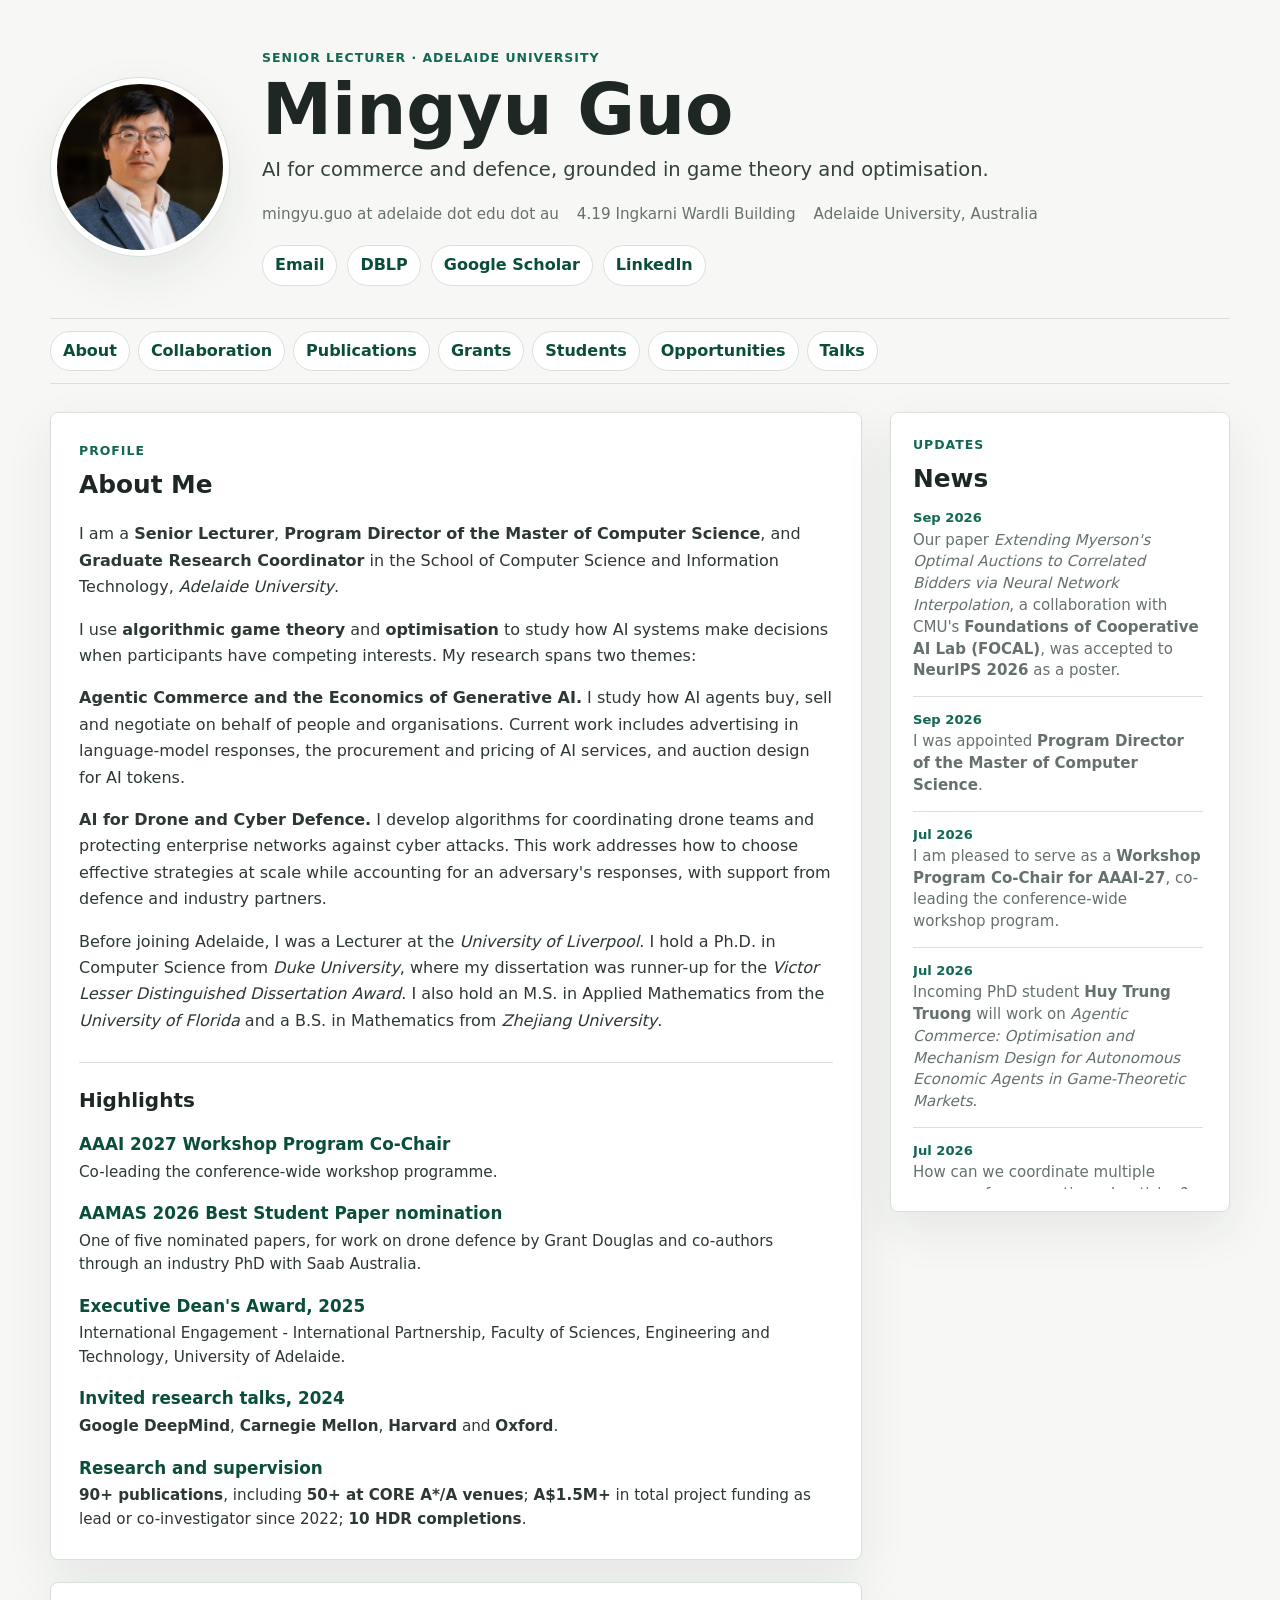
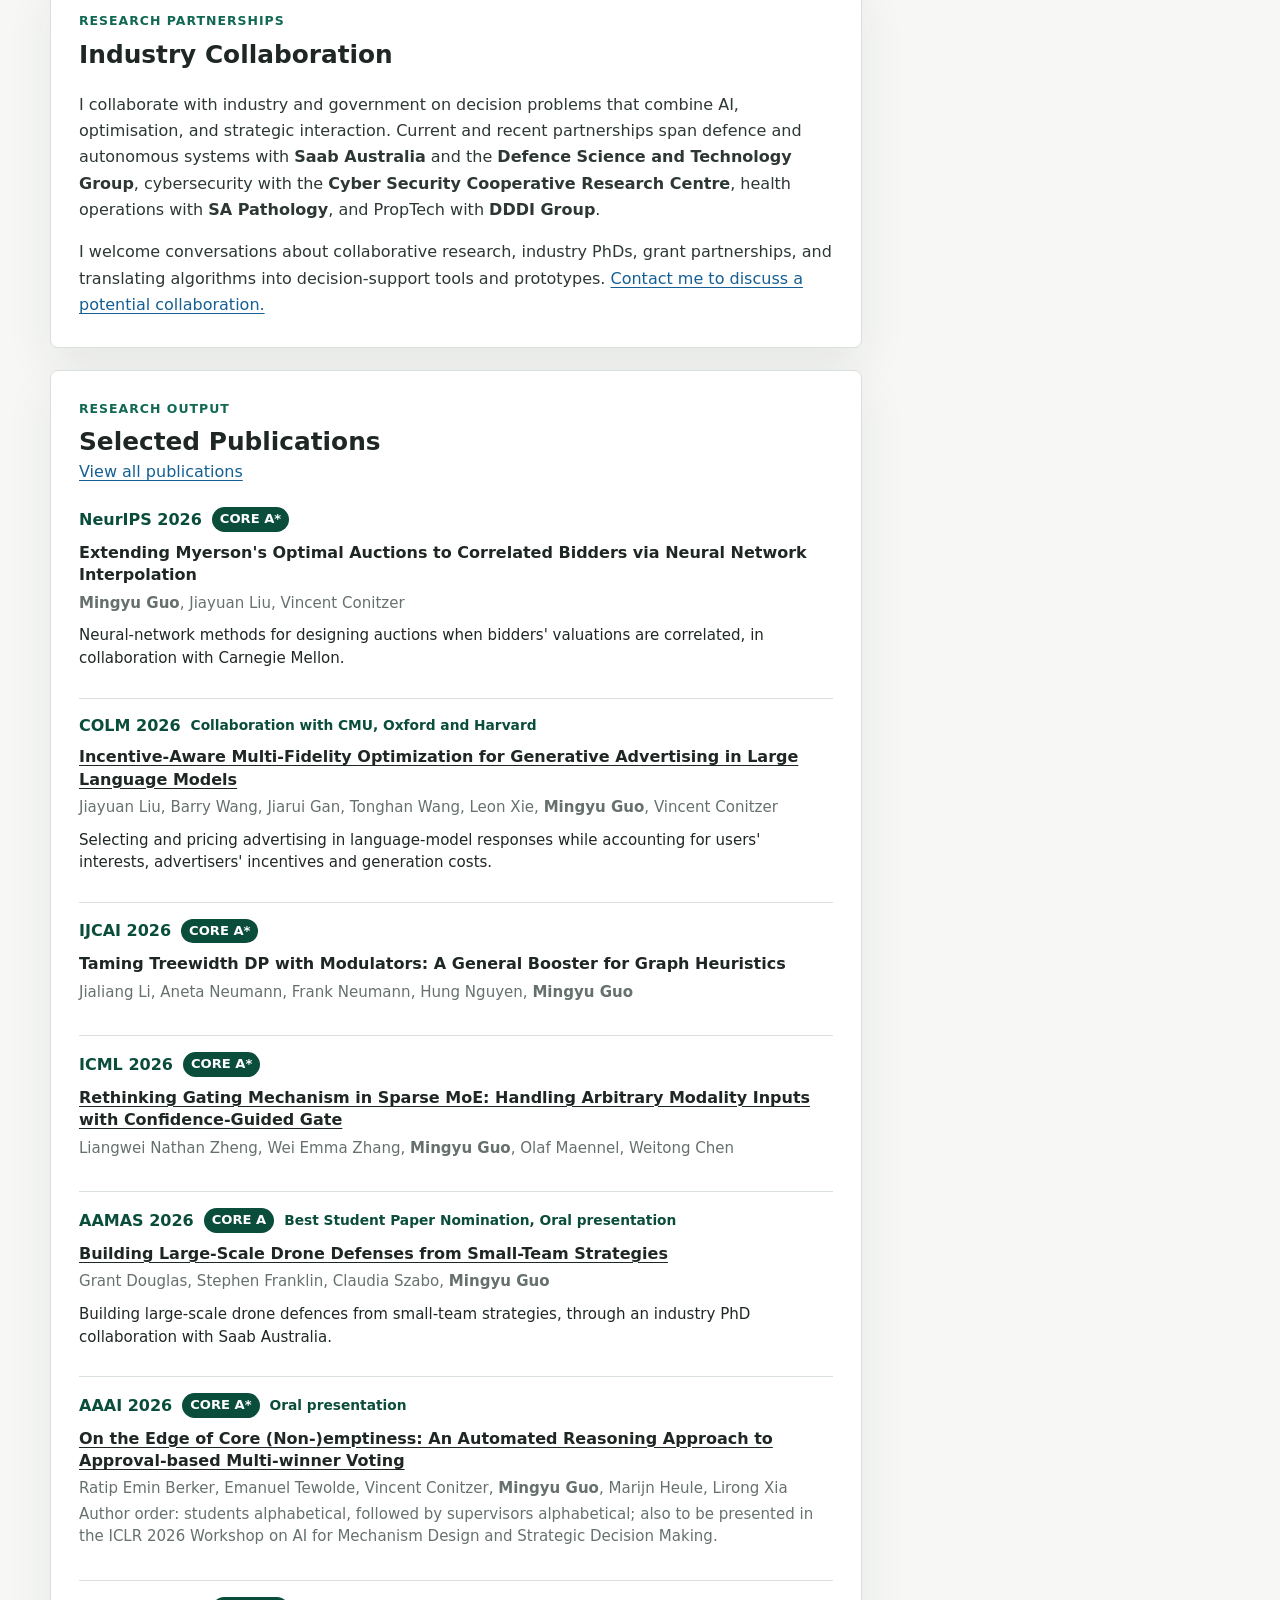
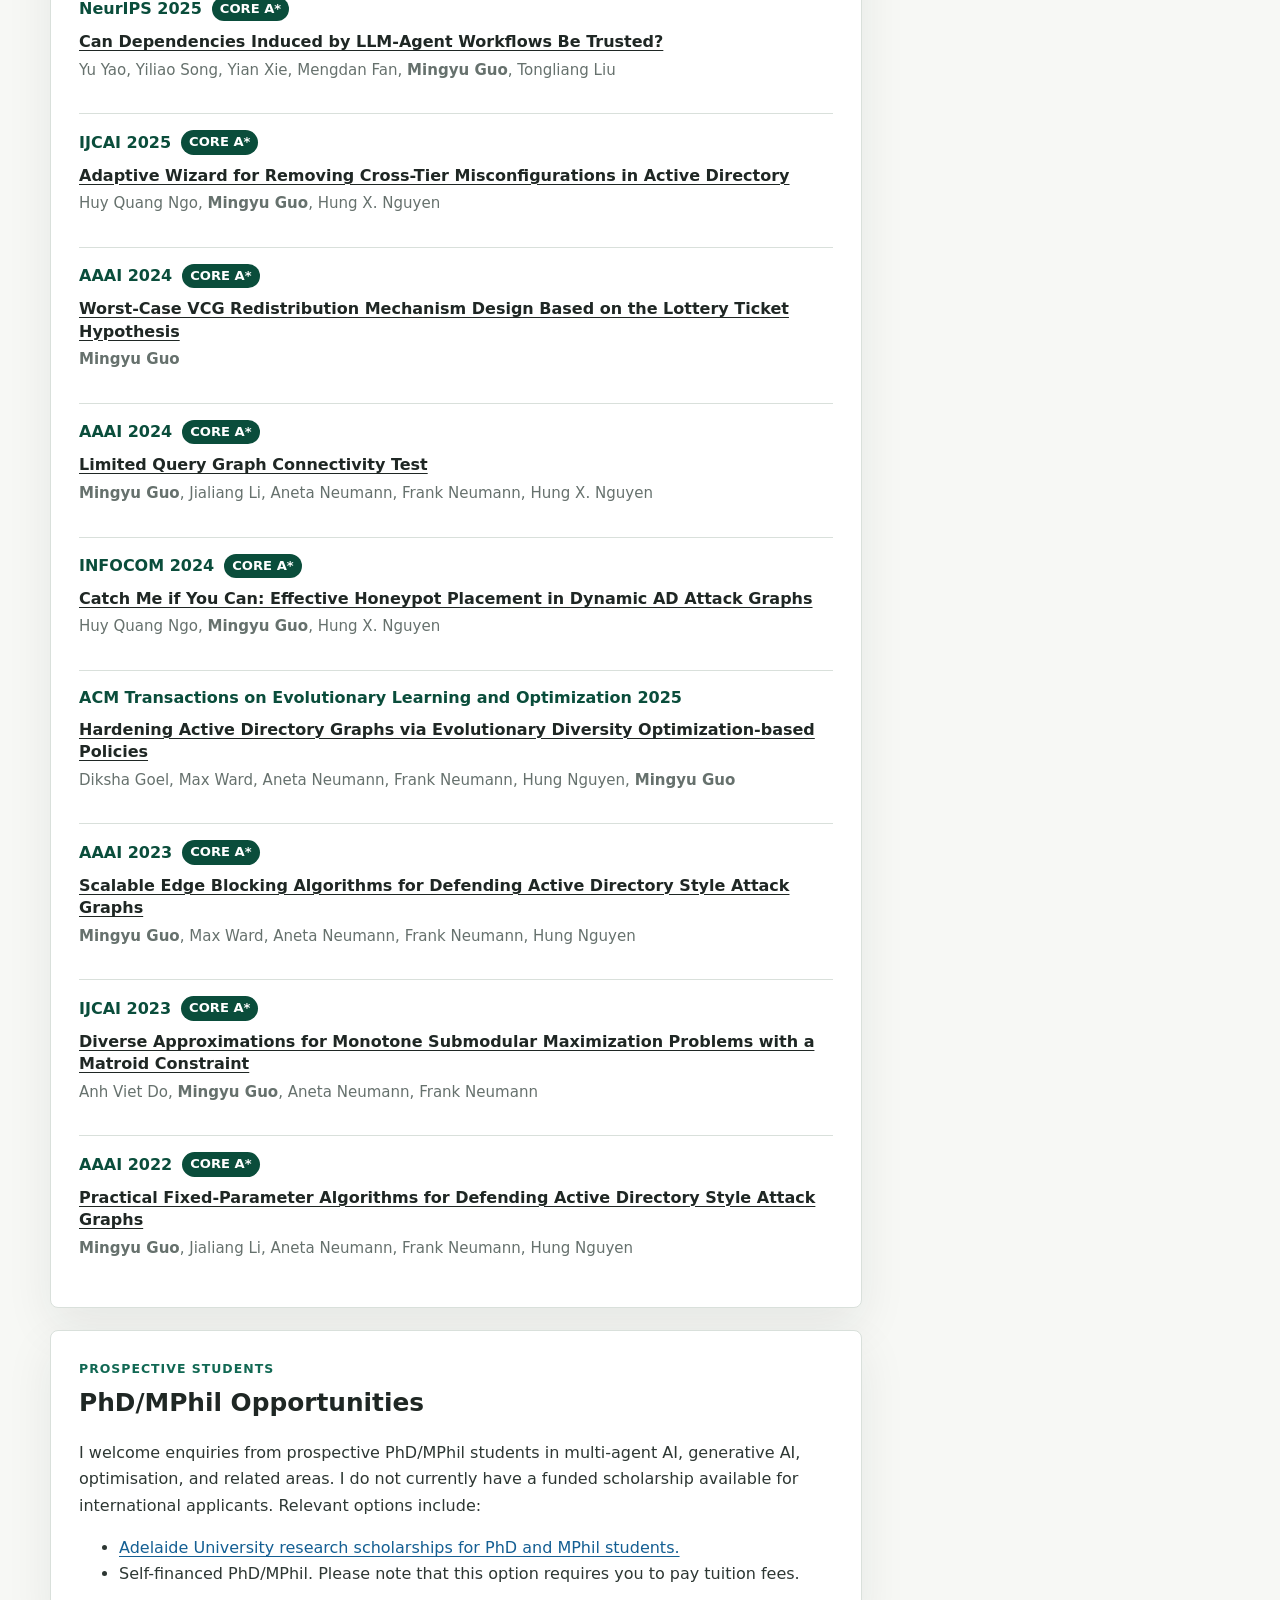
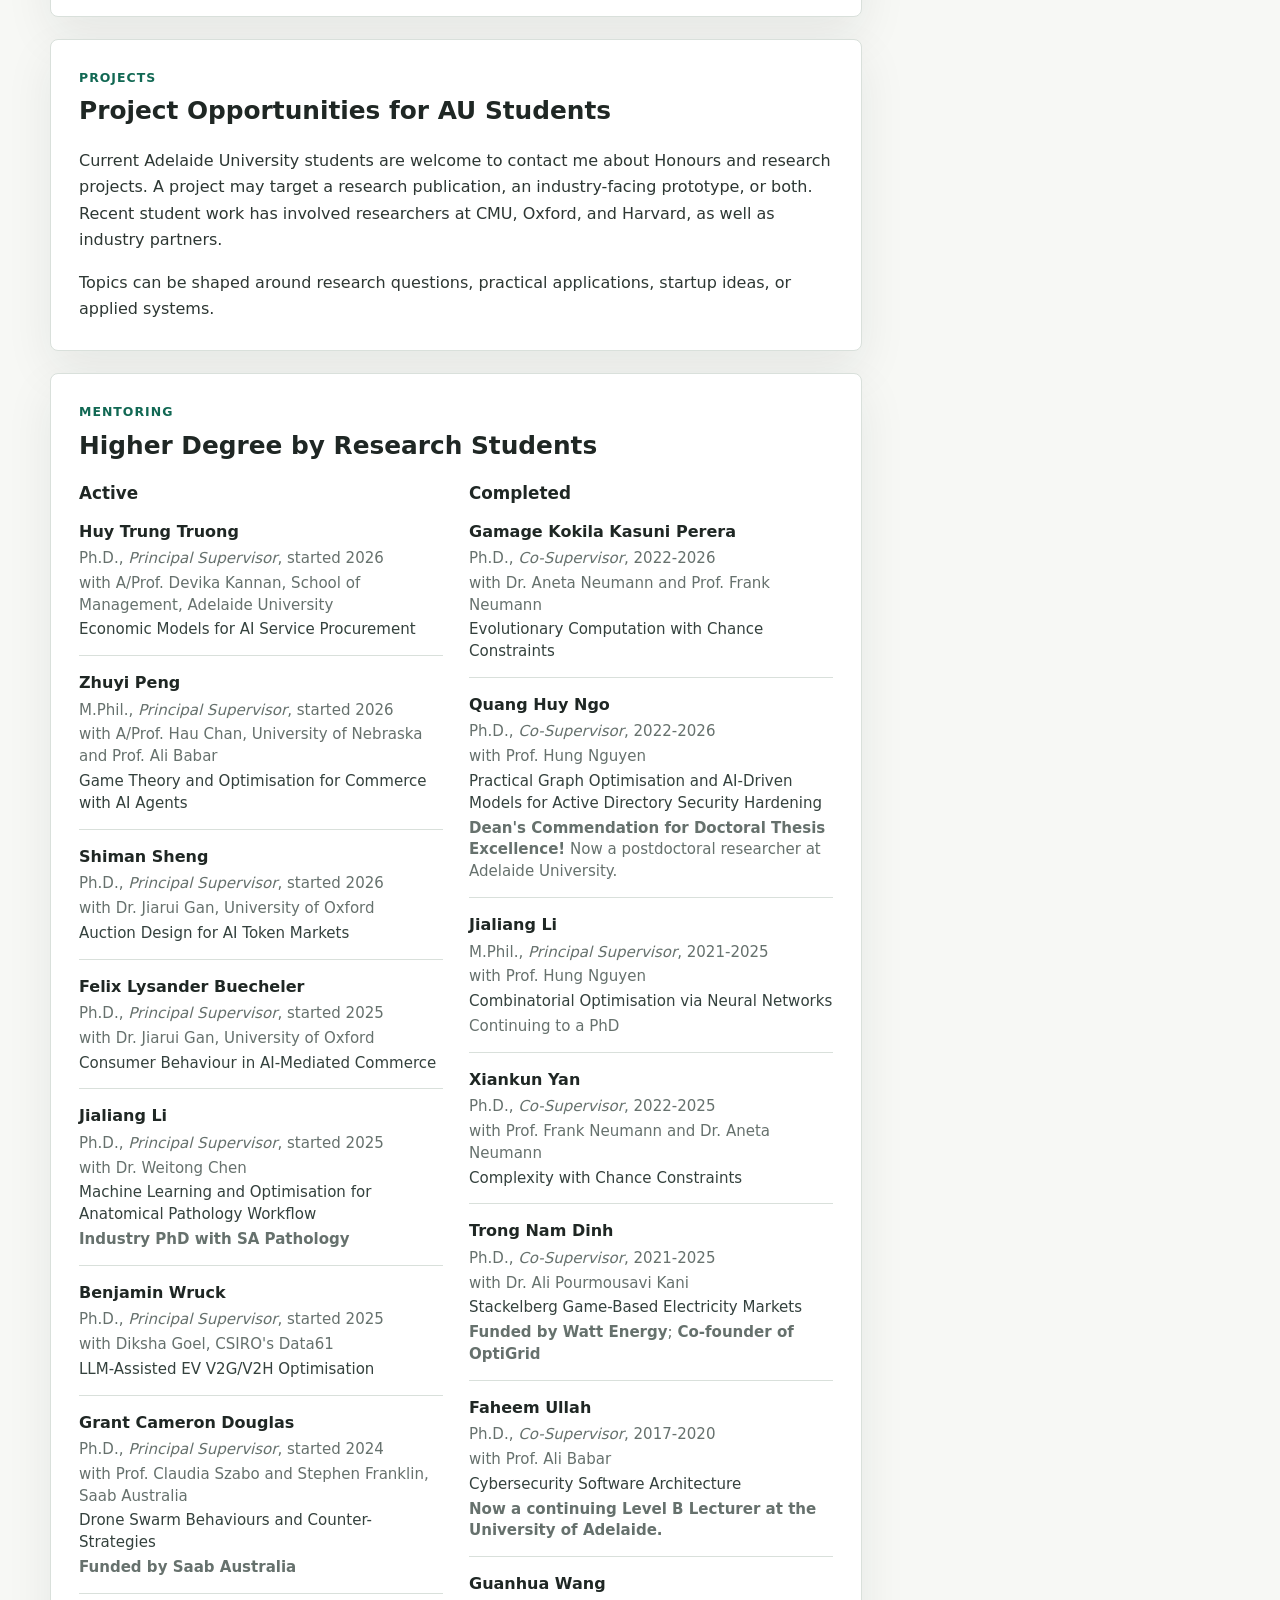
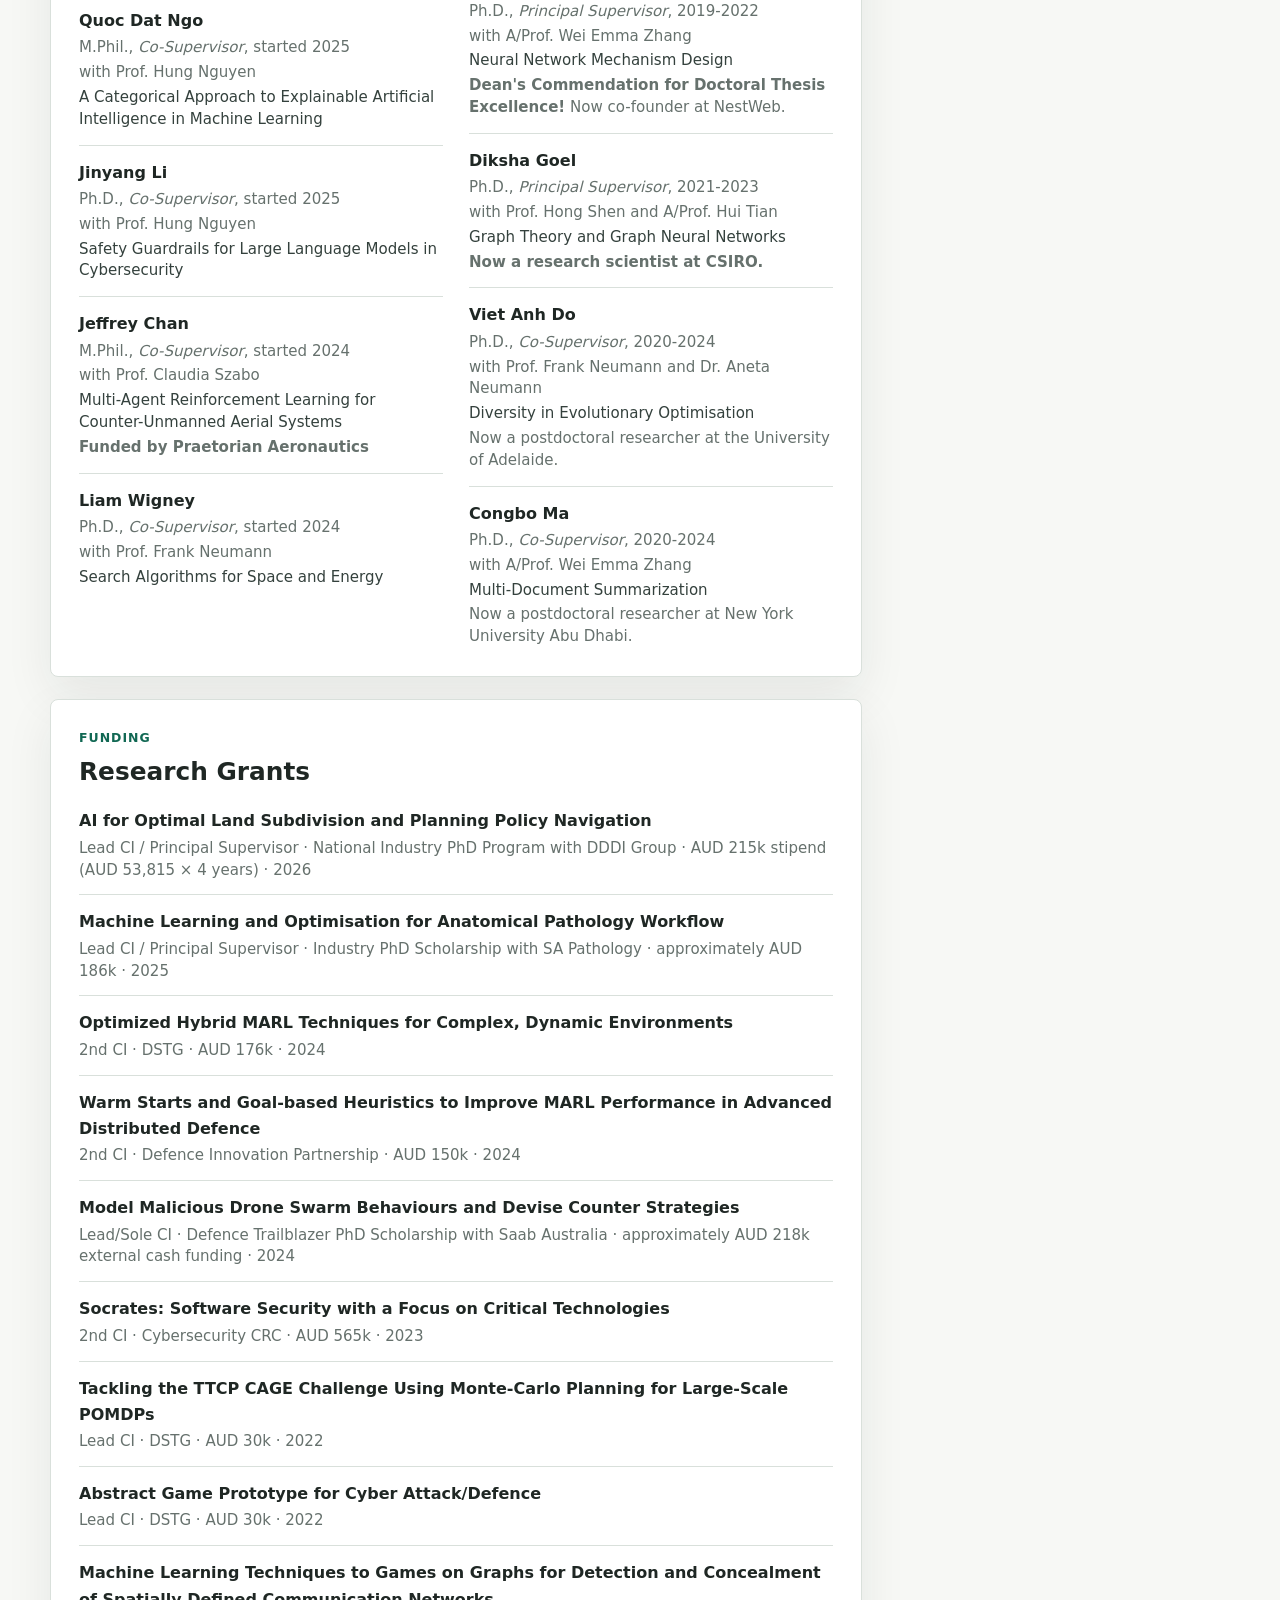
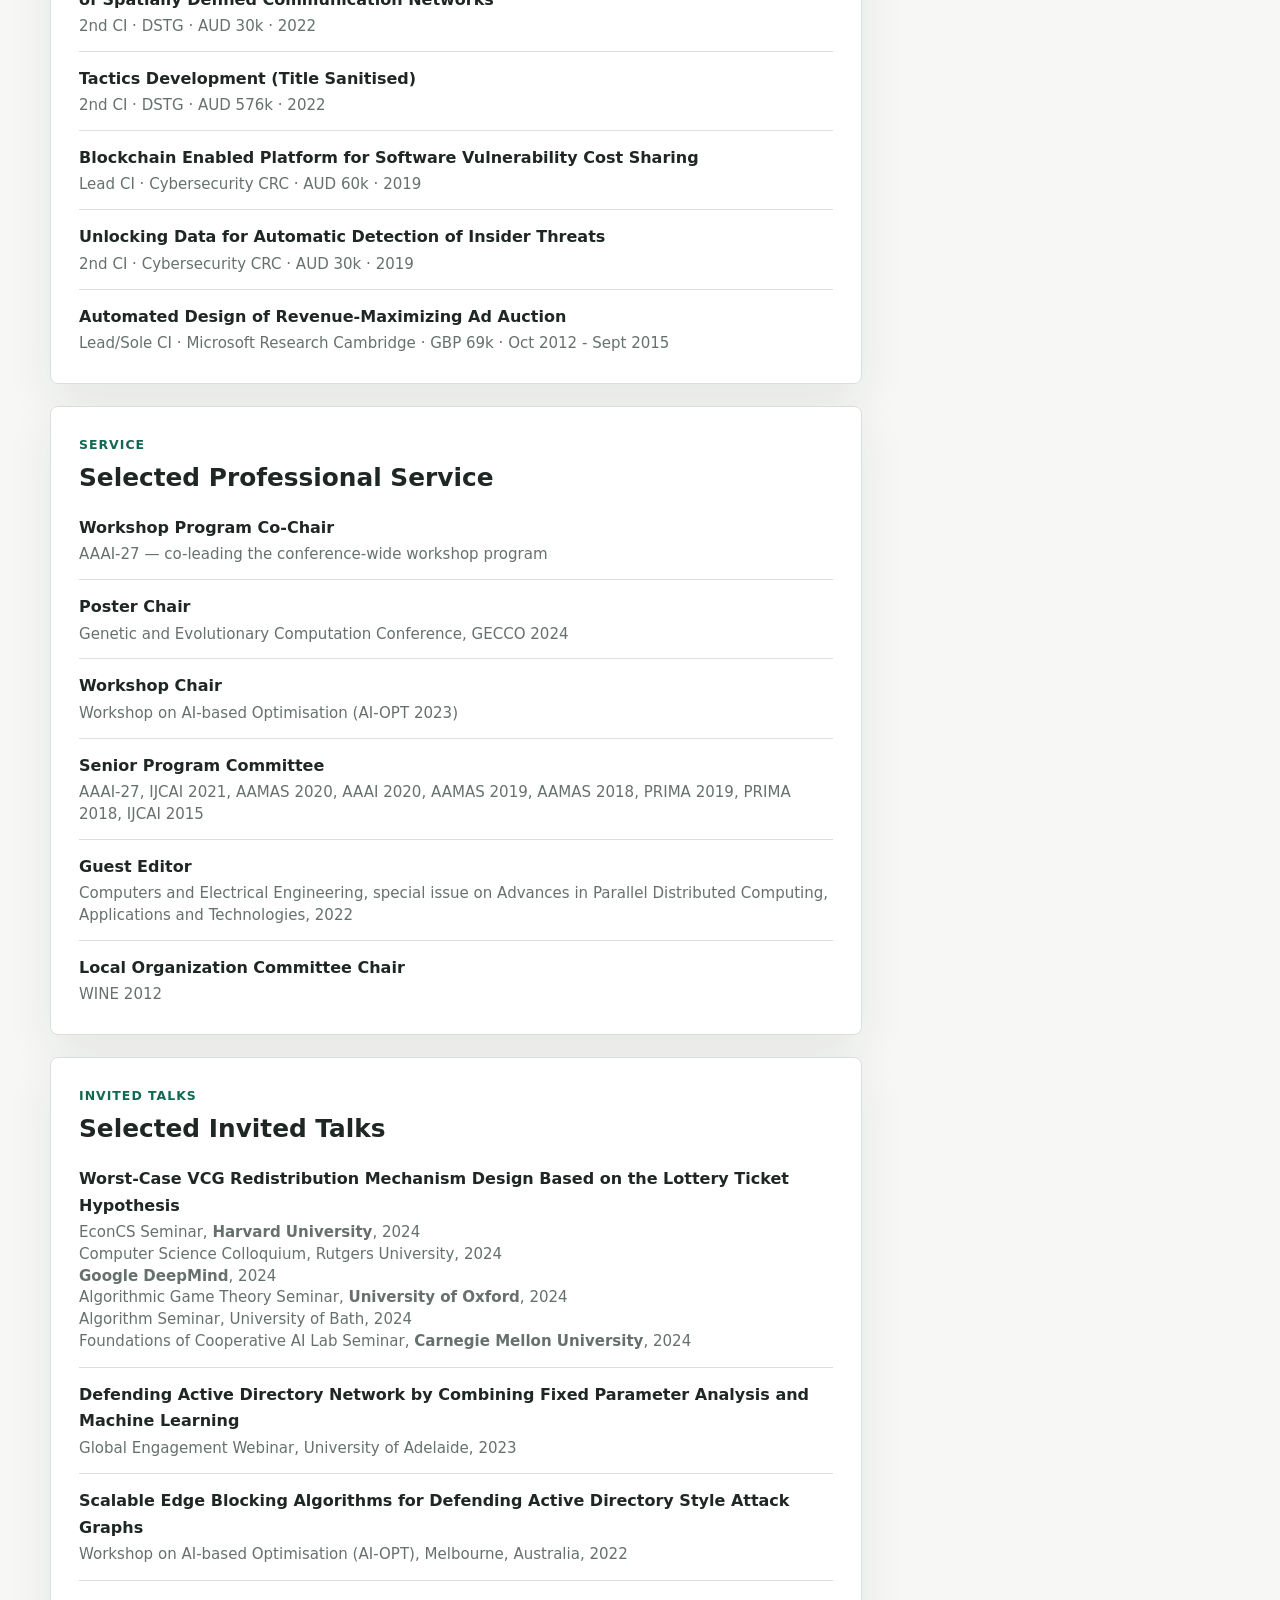
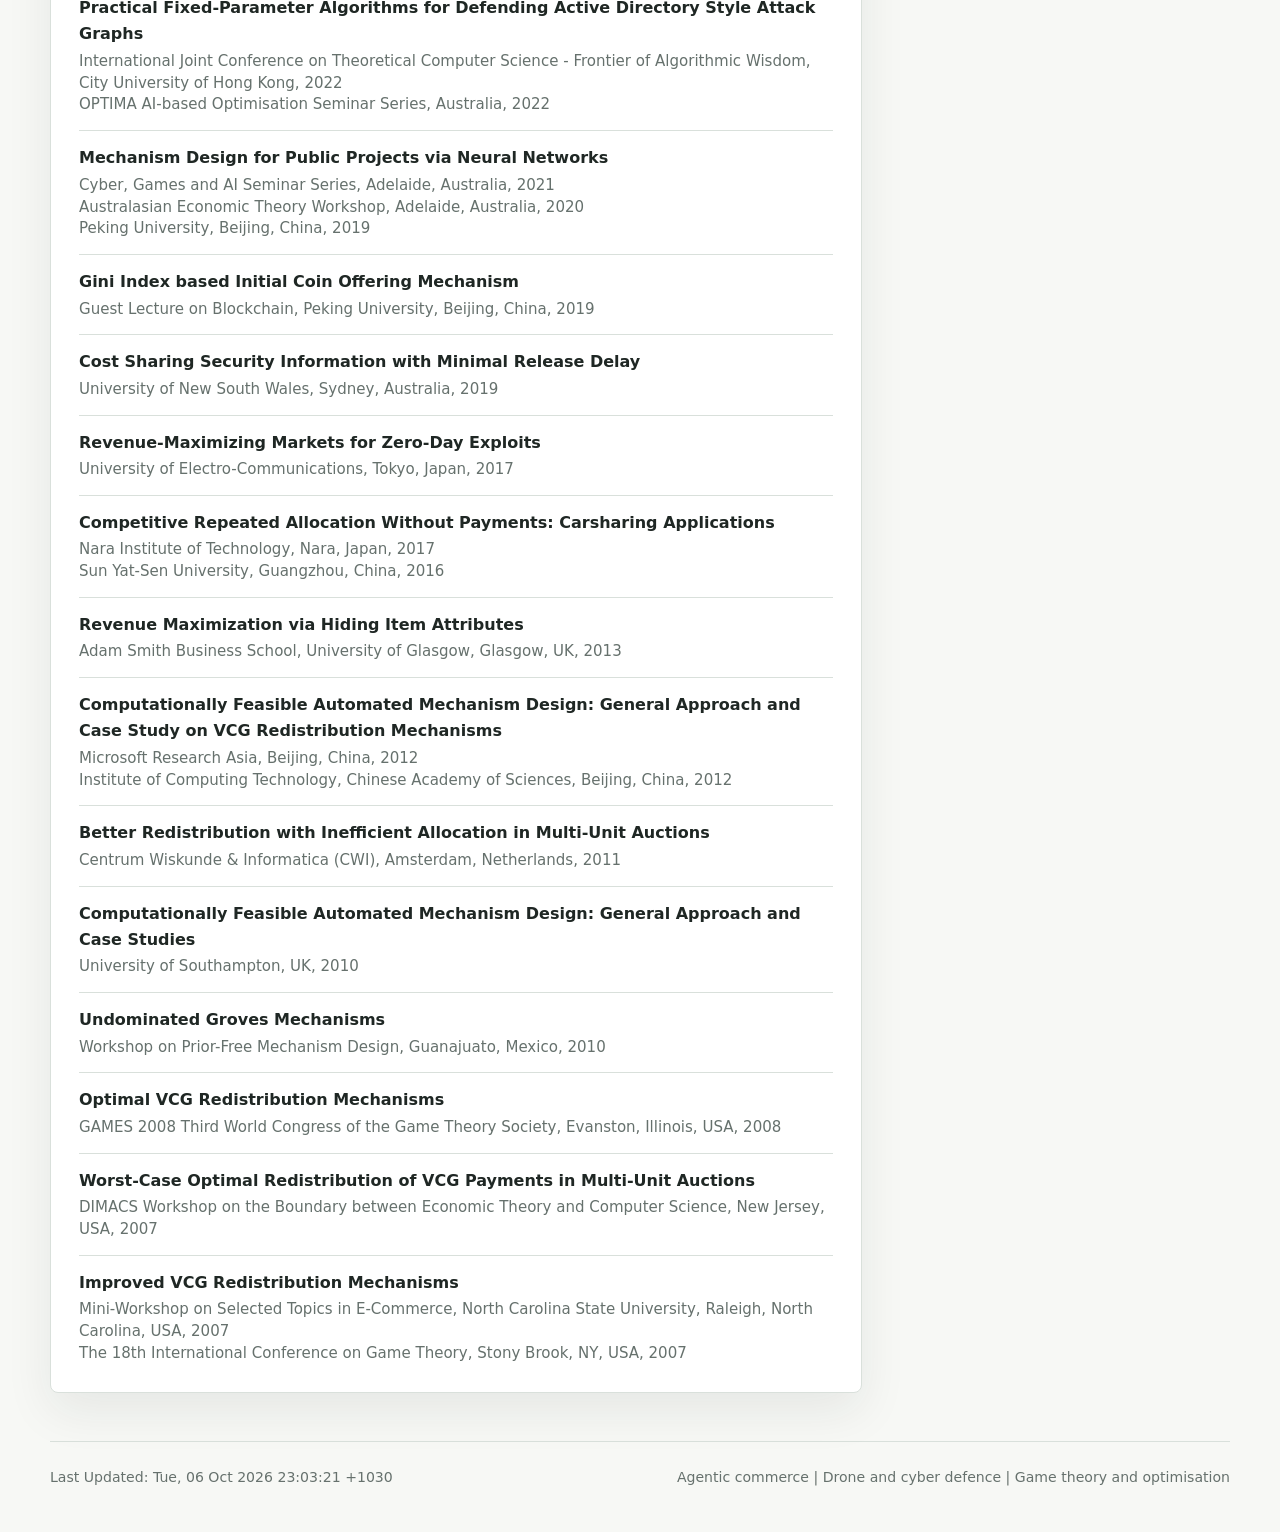
==== index.html @ 8c2b9225 "ok" ====
<!DOCTYPE html>
<html lang="en">

<head>
  <meta charset="UTF-8" />
  <meta name="viewport" content="width=device-width, initial-scale=1.0" />
  <title>Mingyu Guo | AI for Commerce and Defence</title>
  <meta name="description" content="Mingyu Guo researches agentic commerce, the economics of generative AI, and AI for drone and cyber defence, using algorithmic game theory and optimisation.">
  <link rel="icon" href="static/favicon.ico" sizes="any">
  <link rel="icon" href="static/favicon.svg" type="image/svg+xml">
  <link rel="apple-touch-icon" href="static/apple-touch-icon.png">
  <link rel="stylesheet" href="static/site.css">
</head>

<body>
  <div class="site-shell">
    <header class="profile-header">
      <div class="profile-photo-wrap">
        <img class="profile-photo" src="static/mingyu.jpg" alt="Mingyu Guo" />
      </div>
      <div class="profile-copy">
        <p class="eyebrow">Senior Lecturer · Adelaide University</p>
        <h1>Mingyu Guo</h1>
        <p class="lead">AI for commerce and defence, grounded in game theory and optimisation.</p>
        <div class="contact-list" aria-label="Contact information">
          <span>mingyu.guo at adelaide dot edu dot au</span>
          <span>4.19 Ingkarni Wardli Building</span>
          <span>Adelaide University, Australia</span>
        </div>
        <nav class="profile-links" aria-label="Profile links">
          <a href="mailto:mingyu.guo@adelaide.edu.au">Email</a>
          <a href="https://dblp.org/pid/62/5599-1.html">DBLP</a>
          <a href="https://scholar.google.com/citations?user=bxEKdzkAAAAJ&hl=en">Google Scholar</a>
          <a href="https://www.linkedin.com/in/mingyu-guo-97236b1b/">LinkedIn</a>
        </nav>
      </div>
    </header>

    <nav class="page-nav" aria-label="Page sections">
      <a href="#about">About</a>
      <a href="#collaboration">Collaboration</a>
      <a href="#publications">Publications</a>
      <a href="#grants">Grants</a>
      <a href="#students">Students</a>
      <a href="#opportunities">Opportunities</a>
      <a href="#talks">Talks</a>
    </nav>

    <main class="layout">
      <div class="main-column">
        <section id="about" class="section">
          <div class="section-heading">
            <p class="section-kicker">Profile</p>
            <h2>About Me</h2>
          </div>
          <div class="prose">
            <p>I am a <strong>Senior Lecturer</strong>, <strong>Program Director of the Master of Computer Science</strong>, and <strong>Graduate Research Coordinator</strong> in the School of Computer Science and Information Technology, <em>Adelaide University</em>.</p>
            <p>I use <strong>algorithmic game theory</strong> and <strong>optimisation</strong> to study how AI systems make decisions when participants have competing interests. My research spans two themes:</p>
            <p><strong>Agentic Commerce and the Economics of Generative AI.</strong> I study how AI agents buy, sell and negotiate on behalf of people and organisations. Current work includes advertising in language-model responses, the procurement and pricing of AI services, and auction design for AI tokens.</p>
            <p><strong>AI for Drone and Cyber Defence.</strong> I develop algorithms for coordinating drone teams and protecting enterprise networks against cyber attacks. This work addresses how to choose effective strategies at scale while accounting for an adversary's responses, with support from defence and industry partners.</p>
            <p>Before joining Adelaide, I was a Lecturer at the <em>University of Liverpool</em>. I hold a Ph.D. in Computer Science from <em>Duke University</em>, where my dissertation was runner-up for the <em>Victor Lesser Distinguished Dissertation Award</em>. I also hold an M.S. in Applied Mathematics from the <em>University of Florida</em> and a B.S. in Mathematics from <em>Zhejiang University</em>.</p>
          </div>
          <div class="profile-highlights">
            <h3>Highlights</h3>
            <ul class="highlight-list" role="list">
              <li>
                <strong class="highlight-title">AAAI 2027 Workshop Program Co-Chair</strong>
                <span class="highlight-detail">Co-leading the conference-wide workshop programme.</span>
              </li>
              <li>
                <strong class="highlight-title">AAMAS 2026 Best Student Paper nomination</strong>
                <span class="highlight-detail">One of five nominated papers, for work on drone defence by Grant Douglas and co-authors through an industry PhD with Saab Australia.</span>
              </li>
              <li>
                <strong class="highlight-title">Executive Dean&#39;s Award, 2025</strong>
                <span class="highlight-detail">International Engagement - International Partnership, Faculty of Sciences, Engineering and Technology, University of Adelaide.</span>
              </li>
              <li>
                <strong class="highlight-title">Invited research talks, 2024</strong>
                <span class="highlight-detail"><strong>Google DeepMind</strong>, <strong>Carnegie Mellon</strong>, <strong>Harvard</strong> and <strong>Oxford</strong>.</span>
              </li>
              <li>
                <strong class="highlight-title">Research and supervision</strong>
                <span class="highlight-detail"><strong>90+ publications</strong>, including <strong>50+ at CORE A*/A venues</strong>; <strong>A$1.5M+</strong> in total project funding as lead or co-investigator since 2022; <strong>10 HDR completions</strong>.</span>
              </li>
            </ul>
          </div>
        </section>

        <section id="collaboration" class="section">
          <div class="section-heading">
            <p class="section-kicker">Research Partnerships</p>
            <h2>Industry Collaboration</h2>
          </div>
          <div class="prose">
            <p>I collaborate with industry and government on decision problems that combine AI, optimisation, and strategic interaction. Current and recent partnerships span defence and autonomous systems with <strong>Saab Australia</strong> and the <strong>Defence Science and Technology Group</strong>, cybersecurity with the <strong>Cyber Security Cooperative Research Centre</strong>, health operations with <strong>SA Pathology</strong>, and PropTech with <strong>DDDI Group</strong>.</p>
            <p>I welcome conversations about collaborative research, industry PhDs, grant partnerships, and translating algorithms into decision-support tools and prototypes. <a href="mailto:mingyu.guo@adelaide.edu.au">Contact me to discuss a potential collaboration.</a></p>
          </div>
        </section>

        <section id="publications" class="section">
          <div class="section-heading">
            <p class="section-kicker">Research Output</p>
            <h2>Selected Publications</h2>
            <a href="publications.html">View all publications</a>
          </div>
<ol class="publication-list">
  <li class="publication-item">
    <div class="publication-main">
      <div class="publication-heading">
        <span class="publication-venue">NeurIPS 2026</span>
<span class="tag">CORE A*</span>      </div>
      <p class="publication-title">
Extending Myerson&#39;s Optimal Auctions to Correlated Bidders via Neural Network Interpolation      </p>
      <p class="publication-authors"><strong>Mingyu Guo</strong>, Jiayuan Liu, Vincent Conitzer</p>
<p class="publication-summary">Neural-network methods for designing auctions when bidders&#39; valuations are correlated, in collaboration with Carnegie Mellon.</p>    </div>
  </li>
  <li class="publication-item">
    <div class="publication-main">
      <div class="publication-heading">
        <span class="publication-venue">COLM 2026</span>
<span class="publication-note">Collaboration with CMU, Oxford and Harvard</span>      </div>
      <p class="publication-title">
<a href="https://arxiv.org/abs/2604.06263">Incentive-Aware Multi-Fidelity Optimization for Generative Advertising in Large Language Models</a>      </p>
      <p class="publication-authors">Jiayuan Liu, Barry Wang, Jiarui Gan, Tonghan Wang, Leon Xie, <strong>Mingyu Guo</strong>, Vincent Conitzer</p>
<p class="publication-summary">Selecting and pricing advertising in language-model responses while accounting for users&#39; interests, advertisers&#39; incentives and generation costs.</p>    </div>
  </li>
  <li class="publication-item">
    <div class="publication-main">
      <div class="publication-heading">
        <span class="publication-venue">IJCAI 2026</span>
<span class="tag">CORE A*</span>      </div>
      <p class="publication-title">
Taming Treewidth DP with Modulators: A General Booster for Graph Heuristics      </p>
      <p class="publication-authors">Jialiang Li, Aneta Neumann, Frank Neumann, Hung Nguyen, <strong>Mingyu Guo</strong></p>
    </div>
  </li>
  <li class="publication-item">
    <div class="publication-main">
      <div class="publication-heading">
        <span class="publication-venue">ICML 2026</span>
<span class="tag">CORE A*</span>      </div>
      <p class="publication-title">
<a href="https://arxiv.org/abs/2505.19525">Rethinking Gating Mechanism in Sparse MoE: Handling Arbitrary Modality Inputs with Confidence-Guided Gate</a>      </p>
      <p class="publication-authors">Liangwei Nathan Zheng, Wei Emma Zhang, <strong>Mingyu Guo</strong>, Olaf Maennel, Weitong Chen</p>
    </div>
  </li>
  <li class="publication-item">
    <div class="publication-main">
      <div class="publication-heading">
        <span class="publication-venue">AAMAS 2026</span>
<span class="tag">CORE A</span><span class="publication-note">Best Student Paper Nomination, Oral presentation</span>      </div>
      <p class="publication-title">
<a href="https://arxiv.org/abs/2602.12502">Building Large-Scale Drone Defenses from Small-Team Strategies</a>      </p>
      <p class="publication-authors">Grant Douglas, Stephen Franklin, Claudia Szabo, <strong>Mingyu Guo</strong></p>
<p class="publication-summary">Building large-scale drone defences from small-team strategies, through an industry PhD collaboration with Saab Australia.</p>    </div>
  </li>
  <li class="publication-item">
    <div class="publication-main">
      <div class="publication-heading">
        <span class="publication-venue">AAAI 2026</span>
<span class="tag">CORE A*</span><span class="publication-note">Oral presentation</span>      </div>
      <p class="publication-title">
<a href="https://arxiv.org/abs/2512.16895">On the Edge of Core (Non-)emptiness: An Automated Reasoning Approach to Approval-based Multi-winner Voting</a>      </p>
      <p class="publication-authors">Ratip Emin Berker, Emanuel Tewolde, Vincent Conitzer, <strong>Mingyu Guo</strong>, Marijn Heule, Lirong Xia</p>
<p class="publication-clarification">Author order: students alphabetical, followed by supervisors alphabetical; also to be presented in the ICLR 2026 Workshop on AI for Mechanism Design and Strategic Decision Making.</p>    </div>
  </li>
  <li class="publication-item">
    <div class="publication-main">
      <div class="publication-heading">
        <span class="publication-venue">NeurIPS 2025</span>
<span class="tag">CORE A*</span>      </div>
      <p class="publication-title">
<a href="https://openreview.net/forum?id=rDqZjKIeda">Can Dependencies Induced by LLM-Agent Workflows Be Trusted?</a>      </p>
      <p class="publication-authors">Yu Yao, Yiliao Song, Yian Xie, Mengdan Fan, <strong>Mingyu Guo</strong>, Tongliang Liu</p>
    </div>
  </li>
  <li class="publication-item">
    <div class="publication-main">
      <div class="publication-heading">
        <span class="publication-venue">IJCAI 2025</span>
<span class="tag">CORE A*</span>      </div>
      <p class="publication-title">
<a href="https://arxiv.org/abs/2505.01028v1">Adaptive Wizard for Removing Cross-Tier Misconfigurations in Active Directory</a>      </p>
      <p class="publication-authors">Huy Quang Ngo, <strong>Mingyu Guo</strong>, Hung X. Nguyen</p>
    </div>
  </li>
  <li class="publication-item">
    <div class="publication-main">
      <div class="publication-heading">
        <span class="publication-venue">AAAI 2024</span>
<span class="tag">CORE A*</span>      </div>
      <p class="publication-title">
<a href="https://arxiv.org/abs/2305.11011">Worst-Case VCG Redistribution Mechanism Design Based on the Lottery Ticket Hypothesis</a>      </p>
      <p class="publication-authors"><strong>Mingyu Guo</strong></p>
    </div>
  </li>
  <li class="publication-item">
    <div class="publication-main">
      <div class="publication-heading">
        <span class="publication-venue">AAAI 2024</span>
<span class="tag">CORE A*</span>      </div>
      <p class="publication-title">
<a href="https://arxiv.org/abs/2302.13036">Limited Query Graph Connectivity Test</a>      </p>
      <p class="publication-authors"><strong>Mingyu Guo</strong>, Jialiang Li, Aneta Neumann, Frank Neumann, Hung X. Nguyen</p>
    </div>
  </li>
  <li class="publication-item">
    <div class="publication-main">
      <div class="publication-heading">
        <span class="publication-venue">INFOCOM 2024</span>
<span class="tag">CORE A*</span>      </div>
      <p class="publication-title">
<a href="https://arxiv.org/abs/2312.16820">Catch Me if You Can: Effective Honeypot Placement in Dynamic AD Attack Graphs</a>      </p>
      <p class="publication-authors">Huy Quang Ngo, <strong>Mingyu Guo</strong>, Hung X. Nguyen</p>
    </div>
  </li>
  <li class="publication-item">
    <div class="publication-main">
      <div class="publication-heading">
        <span class="publication-venue">ACM Transactions on Evolutionary Learning and Optimization 2025</span>
      </div>
      <p class="publication-title">
<a href="https://doi.org/10.1145/3688401">Hardening Active Directory Graphs via Evolutionary Diversity Optimization-based Policies</a>      </p>
      <p class="publication-authors">Diksha Goel, Max Ward, Aneta Neumann, Frank Neumann, Hung Nguyen, <strong>Mingyu Guo</strong></p>
    </div>
  </li>
  <li class="publication-item">
    <div class="publication-main">
      <div class="publication-heading">
        <span class="publication-venue">AAAI 2023</span>
<span class="tag">CORE A*</span>      </div>
      <p class="publication-title">
<a href="https://arxiv.org/abs/2212.04326">Scalable Edge Blocking Algorithms for Defending Active Directory Style Attack Graphs</a>      </p>
      <p class="publication-authors"><strong>Mingyu Guo</strong>, Max Ward, Aneta Neumann, Frank Neumann, Hung Nguyen</p>
    </div>
  </li>
  <li class="publication-item">
    <div class="publication-main">
      <div class="publication-heading">
        <span class="publication-venue">IJCAI 2023</span>
<span class="tag">CORE A*</span>      </div>
      <p class="publication-title">
<a href="https://arxiv.org/abs/2307.07567">Diverse Approximations for Monotone Submodular Maximization Problems with a Matroid Constraint</a>      </p>
      <p class="publication-authors">Anh Viet Do, <strong>Mingyu Guo</strong>, Aneta Neumann, Frank Neumann</p>
    </div>
  </li>
  <li class="publication-item">
    <div class="publication-main">
      <div class="publication-heading">
        <span class="publication-venue">AAAI 2022</span>
<span class="tag">CORE A*</span>      </div>
      <p class="publication-title">
<a href="https://arxiv.org/abs/2112.13175">Practical Fixed-Parameter Algorithms for Defending Active Directory Style Attack Graphs</a>      </p>
      <p class="publication-authors"><strong>Mingyu Guo</strong>, Jialiang Li, Aneta Neumann, Frank Neumann, Hung Nguyen</p>
    </div>
  </li>
</ol>        </section>

        <section class="section mobile-news">
          <div class="section-heading">
            <p class="section-kicker">Updates</p>
            <h2>News</h2>
          </div>
          <ol class="news-list">
            <li>
              <time>Sep 2026</time>
              <span>Our paper <em>Extending Myerson's Optimal Auctions to Correlated Bidders via Neural Network Interpolation</em>, a collaboration with CMU's <b>Foundations of Cooperative AI Lab (FOCAL)</b>, was accepted to <b>NeurIPS 2026</b> as a poster.</span>
            </li>
            <li>
              <time>Sep 2026</time>
              <span>I was appointed <b>Program Director of the Master of Computer Science</b>.</span>
            </li>
            <li>
              <time>Jul 2026</time>
              <span>I am pleased to serve as a <b>Workshop Program Co-Chair for AAAI-27</b>, co-leading the conference-wide workshop program.</span>
            </li>
            <li>
              <time>Jul 2026</time>
              <span>Incoming PhD student <b>Huy Trung Truong</b> will work on <em>Agentic Commerce: Optimisation and Mechanism Design for Autonomous Economic Agents in Game-Theoretic Markets</em>.</span>
            </li>
            <li>
              <time>Jul 2026</time>
              <span>How can we coordinate multiple sponsors for generative advertising? Our latest collaboration with <b>CMU</b>, <b>Oxford</b>, and <b>Harvard</b> has been accepted to the <b>Conference on Language Modeling (COLM) 2026</b>! Read the full paper on arXiv: <a href="https://arxiv.org/abs/2604.06263">Incentive-Aware Multi-Fidelity Optimization for Generative Advertising in Large Language Models</a>.</span>
            </li>
            <li>
              <time>Jun 2026</time>
              <span>I secured a new <b>National Industry PhD project with DDDI Group</b> under the Australian Government's National Industry PhD Program.</span>
            </li>
            <li>
              <time>May 2026</time>
              <span>Our latest collaboration with <b>CMU</b> explores robust multi-agent LLM reasoning under adversarial majorities. Read the full paper on arXiv: <a href="https://arxiv.org/abs/2604.17139">The Consensus Trap: Rescuing Multi-Agent LLMs from Adversarial Majorities via Token-Level Collaboration</a>.</span>
            </li>
            <li>
              <time>May 2026</time>
              <span>Huge congratulations to PhD student <b>Jialiang Li</b>! His paper, <em>Taming Treewidth DP with Modulators: A General Booster for Graph Heuristics</em>, was accepted to <b>IJCAI 2026</b>. This work presents key findings from his MPhil thesis.</span>
            </li>
            <li>
              <time>Apr 2026</time>
              <span><b>Shiman Sheng</b> started her PhD.</span>
            </li>
            <li>
              <time>Mar 2026</time>
              <span>Congratulations to my PhD student, <b>Grant Douglas</b>, on his <b>Best Student Paper Nomination</b> at <b>AAMAS</b> (the flagship international conference for autonomous agents) for his paper <em>Building Large-Scale Drone Defenses from Small-Team Strategies</em>.</span>
            </li>
            <li>
              <time>Feb 2026</time>
              <span>I was appointed <b>Graduate Research Coordinator</b> of the School of Computer Science and Information Technology, supporting research excellence, mentorship, and impactful graduate research at Adelaide University.</span>
            </li>
            <li>
              <time>Jan 2026</time>
              <span><b>Quang Huy Ngo</b> completed his PhD and received the <b>Dean's Commendation for Doctoral Thesis Excellence</b>.</span>
            </li>
            <li>
              <time>Dec 2025</time>
              <span>The paper <em>Building Large-Scale Drone Defenses from Small-Team Strategies</em> was accepted to <b>AAMAS 2026</b> as an oral presentation (<b>CORE A</b>).</span>
            </li>
            <li>
              <time>Dec 2025</time>
              <span>I received the Faculty of Science, Engineering and Technology <b>Executive Dean's International Engagement Award</b> for International Partnership, while also completing my term as Associate Head International of the School of Computer and Mathematical Sciences (2023, 2025).</span>
            </li>
            <li>
              <time>Dec 2025</time>
              <span><b>Jinyang Li</b> started his PhD.</span>
            </li>
            <li>
              <time>Nov 2025</time>
              <span>The paper <em>On the Edge of Core (Non-)emptiness: An Automated Reasoning Approach to Approval-based Multi-winner Voting</em> was accepted to <b>AAAI 2026</b> as an oral presentation.</span>
            </li>
            <li>
              <time>Nov 2025</time>
              <span><b>Felix Lysander Buecheler</b> started his PhD on advertising frameworks and auctions for large language model chats, co-supervised with Dr. Jiarui Gan at Oxford.</span>
            </li>
            <li>
              <time>Sep 2025</time>
              <span>I represented Adelaide University at the China International Fair for Trade in Services (CIFTIS), participated in the Adelaide University China Open Days, and joined the SET faculty mission to Vietnam.</span>
            </li>
            <li>
              <time>Sep 2025</time>
              <span>The paper <em>Can Dependencies Induced by LLM-Agent Workflows Be Trusted?</em> was accepted to <b>NeurIPS 2025</b>.</span>
            </li>
            <li>
              <time>Jul 2025</time>
              <span>I was appointed <b>Acting Associate Dean International (North and East Asia)</b>, Faculty of Science, Engineering and Technology (acting period: July-September).</span>
            </li>
            <li>
              <time>May 2025</time>
              <span><b>Jialiang Li</b> completed his MPhil and continued to an industry PhD co-funded by SA Pathology.</span>
            </li>
            <li>
              <time>Apr 2025</time>
              <span><em>Adaptive Wizard for Removing Cross-Tier Misconfigurations in Active Directory</em> was accepted to <b>IJCAI 2025</b>.</span>
            </li>
            <li>
              <time>Mar 2025</time>
              <span><b>Trong Nam Dinh</b> and <b>Xiankun Yan</b> completed their PhDs.</span>
            </li>
            <li>
              <time>Feb 2025</time>
              <span><b>Benjamin Wruck</b> started his PhD.</span>
            </li>
            <li>
              <time>Nov 2024</time>
              <span>I presented at the EconCS Seminar at <b>Harvard University</b>.</span>
            </li>
            <li>
              <time>Nov 2024</time>
              <span>I made a research visit to the University of Nebraska-Lincoln.</span>
            </li>
            <li>
              <time>Oct 2024</time>
              <span><b>Grant Cameron Douglas</b> started his PhD.</span>
            </li>
            <li>
              <time>Oct 2024</time>
              <span>I presented at the Computer Science Colloquium at Rutgers University.</span>
            </li>
            <li>
              <time>Jul 2024</time>
              <span>I gave an invited talk at <b>Google DeepMind</b>.</span>
            </li>
            <li>
              <time>Jun 2024</time>
              <span>I presented at the University of Bath.</span>
            </li>
            <li>
              <time>Jun 2024</time>
              <span>I presented at the Algorithmic Game Theory Seminar at <b>Oxford</b>.</span>
            </li>
            <li>
              <time>Jun-Jul 2024</time>
              <span>I visited the Institute for Ethics in AI at Oxford.</span>
            </li>
            <li>
              <time>Feb 2024</time>
              <span>I gave two presentations at <b>AAAI 2024</b>.</span>
            </li>
            <li>
              <time>Feb 2024</time>
              <span>I gave two presentations at CMU.</span>
            </li>
            <li>
              <time>Jan-Dec 2024</time>
              <span>I began a full-year special study visit at the Foundations of Cooperative AI Lab, <b>Carnegie Mellon University</b> (host: Prof. Vincent Conitzer).</span>
            </li>
          </ol>
        </section>

        <section id="opportunities" class="section">
          <div class="section-heading">
            <p class="section-kicker">Prospective Students</p>
            <h2>PhD/MPhil Opportunities</h2>
          </div>
          <div class="prose">
            <p>I welcome enquiries from prospective PhD/MPhil students in multi-agent AI, generative AI, optimisation, and related areas. I do not currently have a funded scholarship available for international applicants. Relevant options include:</p>
            <ul>
              <li><a href="https://adelaideuni.edu.au/research/research-degrees/research-scholarships/">Adelaide University research scholarships for PhD and MPhil students.</a></li>
              <li>Self-financed PhD/MPhil. Please note that this option requires you to pay tuition fees.</li>
            </ul>
          </div>
        </section>

        <section id="au-students" class="section">
          <div class="section-heading">
            <p class="section-kicker">Projects</p>
            <h2>Project Opportunities for AU Students</h2>
          </div>
          <div class="prose">
            <p>Current Adelaide University students are welcome to contact me about Honours and research projects. A project may target a research publication, an industry-facing prototype, or both. Recent student work has involved researchers at CMU, Oxford, and Harvard, as well as industry partners.</p>
            <p>Topics can be shaped around research questions, practical applications, startup ideas, or applied systems.</p>
          </div>
        </section>

        <section id="students" class="section">
          <div class="section-heading">
            <p class="section-kicker">Mentoring</p>
            <h2>Higher Degree by Research Students</h2>
          </div>
          <div class="student-groups">
            <div>
              <h3>Active</h3>
              <ol class="student-list">
                <li>
                  <strong>Huy Trung Truong</strong>
                  <span>Ph.D., <em>Principal Supervisor</em>, started 2026</span>
                  <span>with A/Prof. Devika Kannan, School of Management, Adelaide University</span>
                  <span class="topic">Economic Models for AI Service Procurement</span>
                </li>
                <li>
                  <strong>Zhuyi Peng</strong>
                  <span>M.Phil., <em>Principal Supervisor</em>, started 2026</span>
                  <span>with A/Prof. Hau Chan, University of Nebraska and Prof. Ali Babar</span>
                  <span class="topic">Game Theory and Optimisation for Commerce with AI Agents</span>
                </li>
                <li>
                  <strong>Shiman Sheng</strong>
                  <span>Ph.D., <em>Principal Supervisor</em>, started 2026</span>
                  <span>with Dr. Jiarui Gan, University of Oxford</span>
                  <span class="topic">Auction Design for AI Token Markets</span>
                </li>
                <li>
                  <strong>Felix Lysander Buecheler</strong>
                  <span>Ph.D., <em>Principal Supervisor</em>, started 2025</span>
                  <span>with Dr. Jiarui Gan, University of Oxford</span>
                  <span class="topic">Consumer Behaviour in AI-Mediated Commerce</span>
                </li>
                <li>
                  <strong>Jialiang Li</strong>
                  <span>Ph.D., <em>Principal Supervisor</em>, started 2025</span>
                  <span>with Dr. Weitong Chen</span>
                  <span class="topic">Machine Learning and Optimisation for Anatomical Pathology Workflow</span>
<span><strong>Industry PhD with SA Pathology</strong></span>                </li>
                <li>
                  <strong>Benjamin Wruck</strong>
                  <span>Ph.D., <em>Principal Supervisor</em>, started 2025</span>
                  <span>with Diksha Goel, CSIRO&#39;s Data61</span>
                  <span class="topic">LLM-Assisted EV V2G/V2H Optimisation</span>
                </li>
                <li>
                  <strong>Grant Cameron Douglas</strong>
                  <span>Ph.D., <em>Principal Supervisor</em>, started 2024</span>
                  <span>with Prof. Claudia Szabo and Stephen Franklin, Saab Australia</span>
                  <span class="topic">Drone Swarm Behaviours and Counter-Strategies</span>
<span><strong>Funded by Saab Australia</strong></span>                </li>
                <li>
                  <strong>Quoc Dat Ngo</strong>
                  <span>M.Phil., <em>Co-Supervisor</em>, started 2025</span>
                  <span>with Prof. Hung Nguyen</span>
                  <span class="topic">A Categorical Approach to Explainable Artificial Intelligence in Machine Learning</span>
                </li>
                <li>
                  <strong>Jinyang Li</strong>
                  <span>Ph.D., <em>Co-Supervisor</em>, started 2025</span>
                  <span>with Prof. Hung Nguyen</span>
                  <span class="topic">Safety Guardrails for Large Language Models in Cybersecurity</span>
                </li>
                <li>
                  <strong>Jeffrey Chan</strong>
                  <span>M.Phil., <em>Co-Supervisor</em>, started 2024</span>
                  <span>with Prof. Claudia Szabo</span>
                  <span class="topic">Multi-Agent Reinforcement Learning for Counter-Unmanned Aerial Systems</span>
<span><strong>Funded by Praetorian Aeronautics</strong></span>                </li>
                <li>
                  <strong>Liam Wigney</strong>
                  <span>Ph.D., <em>Co-Supervisor</em>, started 2024</span>
                  <span>with Prof. Frank Neumann</span>
                  <span class="topic">Search Algorithms for Space and Energy</span>
                </li>
              </ol>
            </div>
            <div>
              <h3>Completed</h3>
              <ol class="student-list">
                <li>
                  <strong>Gamage Kokila Kasuni Perera</strong>
                  <span>Ph.D., <em>Co-Supervisor</em>, 2022-2026</span>
                  <span>with Dr. Aneta Neumann and Prof. Frank Neumann</span>
                  <span class="topic">Evolutionary Computation with Chance Constraints</span>
                </li>
                <li>
                  <strong>Quang Huy Ngo</strong>
                  <span>Ph.D., <em>Co-Supervisor</em>, 2022-2026</span>
                  <span>with Prof. Hung Nguyen</span>
                  <span class="topic">Practical Graph Optimisation and AI-Driven Models for Active Directory Security Hardening</span>
<span><strong>Dean's Commendation for Doctoral Thesis Excellence!</strong> Now a postdoctoral researcher at Adelaide University.</span>                </li>
                <li>
                  <strong>Jialiang Li</strong>
                  <span>M.Phil., <em>Principal Supervisor</em>, 2021-2025</span>
                  <span>with Prof. Hung Nguyen</span>
                  <span class="topic">Combinatorial Optimisation via Neural Networks</span>
<span>Continuing to a PhD</span>                </li>
                <li>
                  <strong>Xiankun Yan</strong>
                  <span>Ph.D., <em>Co-Supervisor</em>, 2022-2025</span>
                  <span>with Prof. Frank Neumann and Dr. Aneta Neumann</span>
                  <span class="topic">Complexity with Chance Constraints</span>
                </li>
                <li>
                  <strong>Trong Nam Dinh</strong>
                  <span>Ph.D., <em>Co-Supervisor</em>, 2021-2025</span>
                  <span>with Dr. Ali Pourmousavi Kani</span>
                  <span class="topic">Stackelberg Game-Based Electricity Markets</span>
<span><strong>Funded by Watt Energy</strong>; <strong>Co-founder of OptiGrid</strong></span>                </li>
                <li>
                  <strong>Faheem Ullah</strong>
                  <span>Ph.D., <em>Co-Supervisor</em>, 2017-2020</span>
                  <span>with Prof. Ali Babar</span>
                  <span class="topic">Cybersecurity Software Architecture</span>
<span><strong>Now a continuing Level B Lecturer at the University of Adelaide.</strong></span>                </li>
                <li>
                  <strong>Guanhua Wang</strong>
                  <span>Ph.D., <em>Principal Supervisor</em>, 2019-2022</span>
                  <span>with A/Prof. Wei Emma Zhang</span>
                  <span class="topic">Neural Network Mechanism Design</span>
<span><strong>Dean's Commendation for Doctoral Thesis Excellence!</strong> Now co-founder at NestWeb.</span>                </li>
                <li>
                  <strong>Diksha Goel</strong>
                  <span>Ph.D., <em>Principal Supervisor</em>, 2021-2023</span>
                  <span>with Prof. Hong Shen and A/Prof. Hui Tian</span>
                  <span class="topic">Graph Theory and Graph Neural Networks</span>
<span><strong>Now a research scientist at CSIRO.</strong></span>                </li>
                <li>
                  <strong>Viet Anh Do</strong>
                  <span>Ph.D., <em>Co-Supervisor</em>, 2020-2024</span>
                  <span>with Prof. Frank Neumann and Dr. Aneta Neumann</span>
                  <span class="topic">Diversity in Evolutionary Optimisation</span>
<span>Now a postdoctoral researcher at the University of Adelaide.</span>                </li>
                <li>
                  <strong>Congbo Ma</strong>
                  <span>Ph.D., <em>Co-Supervisor</em>, 2020-2024</span>
                  <span>with A/Prof. Wei Emma Zhang</span>
                  <span class="topic">Multi-Document Summarization</span>
<span>Now a postdoctoral researcher at New York University Abu Dhabi.</span>                </li>
              </ol>
            </div>
          </div>
        </section>

        <section id="grants" class="section">
          <div class="section-heading">
            <p class="section-kicker">Funding</p>
            <h2>Research Grants</h2>
          </div>
          <ul class="grant-list">
            <li>
              <strong>AI for Optimal Land Subdivision and Planning Policy Navigation</strong>
              <span>Lead CI / Principal Supervisor · National Industry PhD Program with DDDI Group · AUD 215k stipend (AUD 53,815 × 4 years) · 2026</span>
            </li>
            <li>
              <strong>Machine Learning and Optimisation for Anatomical Pathology Workflow</strong>
              <span>Lead CI / Principal Supervisor · Industry PhD Scholarship with SA Pathology · approximately AUD 186k · 2025</span>
            </li>
            <li>
              <strong>Optimized Hybrid MARL Techniques for Complex, Dynamic Environments</strong>
              <span>2nd CI · DSTG · AUD 176k · 2024</span>
            </li>
            <li>
              <strong>Warm Starts and Goal-based Heuristics to Improve MARL Performance in Advanced Distributed Defence</strong>
              <span>2nd CI · Defence Innovation Partnership · AUD 150k · 2024</span>
            </li>
            <li>
              <strong>Model Malicious Drone Swarm Behaviours and Devise Counter Strategies</strong>
              <span>Lead/Sole CI · Defence Trailblazer PhD Scholarship with Saab Australia · approximately AUD 218k external cash funding · 2024</span>
            </li>
            <li>
              <strong>Socrates: Software Security with a Focus on Critical Technologies</strong>
              <span>2nd CI · Cybersecurity CRC · AUD 565k · 2023</span>
            </li>
            <li>
              <strong>Tackling the TTCP CAGE Challenge Using Monte-Carlo Planning for Large-Scale POMDPs</strong>
              <span>Lead CI · DSTG · AUD 30k · 2022</span>
            </li>
            <li>
              <strong>Abstract Game Prototype for Cyber Attack/Defence</strong>
              <span>Lead CI · DSTG · AUD 30k · 2022</span>
            </li>
            <li>
              <strong>Machine Learning Techniques to Games on Graphs for Detection and Concealment of Spatially Defined Communication Networks</strong>
              <span>2nd CI · DSTG · AUD 30k · 2022</span>
            </li>
            <li>
              <strong>Tactics Development (Title Sanitised)</strong>
              <span>2nd CI · DSTG · AUD 576k · 2022</span>
            </li>
            <li>
              <strong>Blockchain Enabled Platform for Software Vulnerability Cost Sharing</strong>
              <span>Lead CI · Cybersecurity CRC · AUD 60k · 2019</span>
            </li>
            <li>
              <strong>Unlocking Data for Automatic Detection of Insider Threats</strong>
              <span>2nd CI · Cybersecurity CRC · AUD 30k · 2019</span>
            </li>
            <li>
              <strong>Automated Design of Revenue-Maximizing Ad Auction</strong>
              <span>Lead/Sole CI · Microsoft Research Cambridge · GBP 69k · Oct 2012 - Sept 2015</span>
            </li>
          </ul>
        </section>

        <section class="section">
          <div class="section-heading">
            <p class="section-kicker">Service</p>
            <h2>Selected Professional Service</h2>
          </div>
          <ul class="service-list">
            <li><strong>Workshop Program Co-Chair</strong><span>AAAI-27 — co-leading the conference-wide workshop program</span></li>
            <li><strong>Poster Chair</strong><span>Genetic and Evolutionary Computation Conference, GECCO 2024</span></li>
            <li><strong>Workshop Chair</strong><span>Workshop on AI-based Optimisation (AI-OPT 2023)</span></li>
            <li><strong>Senior Program Committee</strong><span>AAAI-27, IJCAI 2021, AAMAS 2020, AAAI 2020, AAMAS 2019, AAMAS 2018, PRIMA 2019, PRIMA 2018, IJCAI 2015</span></li>
            <li><strong>Guest Editor</strong><span>Computers and Electrical Engineering, special issue on Advances in Parallel Distributed Computing, Applications and Technologies, 2022</span></li>
            <li><strong>Local Organization Committee Chair</strong><span>WINE 2012</span></li>
          </ul>
        </section>

        <section id="talks" class="section">
          <div class="section-heading">
            <p class="section-kicker">Invited Talks</p>
            <h2>Selected Invited Talks</h2>
          </div>
          <ol class="talk-list">
            <li>
              <strong>Worst-Case VCG Redistribution Mechanism Design Based on the Lottery Ticket Hypothesis</strong>
              <span>EconCS Seminar, <b>Harvard University</b>, 2024<br>Computer Science Colloquium, Rutgers University, 2024<br><b>Google DeepMind</b>, 2024<br>Algorithmic Game Theory Seminar, <b>University of Oxford</b>, 2024<br>Algorithm Seminar, University of Bath, 2024<br>Foundations of Cooperative AI Lab Seminar, <b>Carnegie Mellon University</b>, 2024</span>
            </li>
            <li>
              <strong>Defending Active Directory Network by Combining Fixed Parameter Analysis and Machine Learning</strong>
              <span>Global Engagement Webinar, University of Adelaide, 2023</span>
            </li>
            <li>
              <strong>Scalable Edge Blocking Algorithms for Defending Active Directory Style Attack Graphs</strong>
              <span>Workshop on AI-based Optimisation (AI-OPT), Melbourne, Australia, 2022</span>
            </li>
            <li>
              <strong>Practical Fixed-Parameter Algorithms for Defending Active Directory Style Attack Graphs</strong>
              <span>International Joint Conference on Theoretical Computer Science - Frontier of Algorithmic Wisdom, City University of Hong Kong, 2022<br>OPTIMA AI-based Optimisation Seminar Series, Australia, 2022</span>
            </li>
            <li>
              <strong>Mechanism Design for Public Projects via Neural Networks</strong>
              <span>Cyber, Games and AI Seminar Series, Adelaide, Australia, 2021<br>Australasian Economic Theory Workshop, Adelaide, Australia, 2020<br>Peking University, Beijing, China, 2019</span>
            </li>
            <li>
              <strong>Gini Index based Initial Coin Offering Mechanism</strong>
              <span>Guest Lecture on Blockchain, Peking University, Beijing, China, 2019</span>
            </li>
            <li>
              <strong>Cost Sharing Security Information with Minimal Release Delay</strong>
              <span>University of New South Wales, Sydney, Australia, 2019</span>
            </li>
            <li>
              <strong>Revenue-Maximizing Markets for Zero-Day Exploits</strong>
              <span>University of Electro-Communications, Tokyo, Japan, 2017</span>
            </li>
            <li>
              <strong>Competitive Repeated Allocation Without Payments: Carsharing Applications</strong>
              <span>Nara Institute of Technology, Nara, Japan, 2017<br>Sun Yat-Sen University, Guangzhou, China, 2016</span>
            </li>
            <li>
              <strong>Revenue Maximization via Hiding Item Attributes</strong>
              <span>Adam Smith Business School, University of Glasgow, Glasgow, UK, 2013</span>
            </li>
            <li>
              <strong>Computationally Feasible Automated Mechanism Design: General Approach and Case Study on VCG Redistribution Mechanisms</strong>
              <span>Microsoft Research Asia, Beijing, China, 2012<br>Institute of Computing Technology, Chinese Academy of Sciences, Beijing, China, 2012</span>
            </li>
            <li>
              <strong>Better Redistribution with Inefficient Allocation in Multi-Unit Auctions</strong>
              <span>Centrum Wiskunde & Informatica (CWI), Amsterdam, Netherlands, 2011</span>
            </li>
            <li>
              <strong>Computationally Feasible Automated Mechanism Design: General Approach and Case Studies</strong>
              <span>University of Southampton, UK, 2010</span>
            </li>
            <li>
              <strong>Undominated Groves Mechanisms</strong>
              <span>Workshop on Prior-Free Mechanism Design, Guanajuato, Mexico, 2010</span>
            </li>
            <li>
              <strong>Optimal VCG Redistribution Mechanisms</strong>
              <span>GAMES 2008 Third World Congress of the Game Theory Society, Evanston, Illinois, USA, 2008</span>
            </li>
            <li>
              <strong>Worst-Case Optimal Redistribution of VCG Payments in Multi-Unit Auctions</strong>
              <span>DIMACS Workshop on the Boundary between Economic Theory and Computer Science, New Jersey, USA, 2007</span>
            </li>
            <li>
              <strong>Improved VCG Redistribution Mechanisms</strong>
              <span>Mini-Workshop on Selected Topics in E-Commerce, North Carolina State University, Raleigh, North Carolina, USA, 2007<br>The 18th International Conference on Game Theory, Stony Brook, NY, USA, 2007</span>
            </li>
          </ol>
        </section>
      </div>

      <aside class="side-column">
        <section class="side-panel desktop-news">
          <div class="section-heading compact">
            <p class="section-kicker">Updates</p>
            <h2>News</h2>
          </div>
          <ol class="news-list">
            <li>
              <time>Sep 2026</time>
              <span>Our paper <em>Extending Myerson's Optimal Auctions to Correlated Bidders via Neural Network Interpolation</em>, a collaboration with CMU's <b>Foundations of Cooperative AI Lab (FOCAL)</b>, was accepted to <b>NeurIPS 2026</b> as a poster.</span>
            </li>
            <li>
              <time>Sep 2026</time>
              <span>I was appointed <b>Program Director of the Master of Computer Science</b>.</span>
            </li>
            <li>
              <time>Jul 2026</time>
              <span>I am pleased to serve as a <b>Workshop Program Co-Chair for AAAI-27</b>, co-leading the conference-wide workshop program.</span>
            </li>
            <li>
              <time>Jul 2026</time>
              <span>Incoming PhD student <b>Huy Trung Truong</b> will work on <em>Agentic Commerce: Optimisation and Mechanism Design for Autonomous Economic Agents in Game-Theoretic Markets</em>.</span>
            </li>
            <li>
              <time>Jul 2026</time>
              <span>How can we coordinate multiple sponsors for generative advertising? Our latest collaboration with <b>CMU</b>, <b>Oxford</b>, and <b>Harvard</b> has been accepted to the <b>Conference on Language Modeling (COLM) 2026</b>! Read the full paper on arXiv: <a href="https://arxiv.org/abs/2604.06263">Incentive-Aware Multi-Fidelity Optimization for Generative Advertising in Large Language Models</a>.</span>
            </li>
            <li>
              <time>Jun 2026</time>
              <span>I secured a new <b>National Industry PhD project with DDDI Group</b> under the Australian Government's National Industry PhD Program.</span>
            </li>
            <li>
              <time>May 2026</time>
              <span>Our latest collaboration with <b>CMU</b> explores robust multi-agent LLM reasoning under adversarial majorities. Read the full paper on arXiv: <a href="https://arxiv.org/abs/2604.17139">The Consensus Trap: Rescuing Multi-Agent LLMs from Adversarial Majorities via Token-Level Collaboration</a>.</span>
            </li>
            <li>
              <time>May 2026</time>
              <span>Huge congratulations to PhD student <b>Jialiang Li</b>! His paper, <em>Taming Treewidth DP with Modulators: A General Booster for Graph Heuristics</em>, was accepted to <b>IJCAI 2026</b>. This work presents key findings from his MPhil thesis.</span>
            </li>
            <li>
              <time>Apr 2026</time>
              <span><b>Shiman Sheng</b> started her PhD.</span>
            </li>
            <li>
              <time>Mar 2026</time>
              <span>Congratulations to my PhD student, <b>Grant Douglas</b>, on his <b>Best Student Paper Nomination</b> at <b>AAMAS</b> (the flagship international conference for autonomous agents) for his paper <em>Building Large-Scale Drone Defenses from Small-Team Strategies</em>.</span>
            </li>
            <li>
              <time>Feb 2026</time>
              <span>I was appointed <b>Graduate Research Coordinator</b> of the School of Computer Science and Information Technology, supporting research excellence, mentorship, and impactful graduate research at Adelaide University.</span>
            </li>
            <li>
              <time>Jan 2026</time>
              <span><b>Quang Huy Ngo</b> completed his PhD and received the <b>Dean's Commendation for Doctoral Thesis Excellence</b>.</span>
            </li>
            <li>
              <time>Dec 2025</time>
              <span>The paper <em>Building Large-Scale Drone Defenses from Small-Team Strategies</em> was accepted to <b>AAMAS 2026</b> as an oral presentation (<b>CORE A</b>).</span>
            </li>
            <li>
              <time>Dec 2025</time>
              <span>I received the Faculty of Science, Engineering and Technology <b>Executive Dean's International Engagement Award</b> for International Partnership, while also completing my term as Associate Head International of the School of Computer and Mathematical Sciences (2023, 2025).</span>
            </li>
            <li>
              <time>Dec 2025</time>
              <span><b>Jinyang Li</b> started his PhD.</span>
            </li>
            <li>
              <time>Nov 2025</time>
              <span>The paper <em>On the Edge of Core (Non-)emptiness: An Automated Reasoning Approach to Approval-based Multi-winner Voting</em> was accepted to <b>AAAI 2026</b> as an oral presentation.</span>
            </li>
            <li>
              <time>Nov 2025</time>
              <span><b>Felix Lysander Buecheler</b> started his PhD on advertising frameworks and auctions for large language model chats, co-supervised with Dr. Jiarui Gan at Oxford.</span>
            </li>
            <li>
              <time>Sep 2025</time>
              <span>I represented Adelaide University at the China International Fair for Trade in Services (CIFTIS), participated in the Adelaide University China Open Days, and joined the SET faculty mission to Vietnam.</span>
            </li>
            <li>
              <time>Sep 2025</time>
              <span>The paper <em>Can Dependencies Induced by LLM-Agent Workflows Be Trusted?</em> was accepted to <b>NeurIPS 2025</b>.</span>
            </li>
            <li>
              <time>Jul 2025</time>
              <span>I was appointed <b>Acting Associate Dean International (North and East Asia)</b>, Faculty of Science, Engineering and Technology (acting period: July-September).</span>
            </li>
            <li>
              <time>May 2025</time>
              <span><b>Jialiang Li</b> completed his MPhil and continued to an industry PhD co-funded by SA Pathology.</span>
            </li>
            <li>
              <time>Apr 2025</time>
              <span><em>Adaptive Wizard for Removing Cross-Tier Misconfigurations in Active Directory</em> was accepted to <b>IJCAI 2025</b>.</span>
            </li>
            <li>
              <time>Mar 2025</time>
              <span><b>Trong Nam Dinh</b> and <b>Xiankun Yan</b> completed their PhDs.</span>
            </li>
            <li>
              <time>Feb 2025</time>
              <span><b>Benjamin Wruck</b> started his PhD.</span>
            </li>
            <li>
              <time>Nov 2024</time>
              <span>I presented at the EconCS Seminar at <b>Harvard University</b>.</span>
            </li>
            <li>
              <time>Nov 2024</time>
              <span>I made a research visit to the University of Nebraska-Lincoln.</span>
            </li>
            <li>
              <time>Oct 2024</time>
              <span><b>Grant Cameron Douglas</b> started his PhD.</span>
            </li>
            <li>
              <time>Oct 2024</time>
              <span>I presented at the Computer Science Colloquium at Rutgers University.</span>
            </li>
            <li>
              <time>Jul 2024</time>
              <span>I gave an invited talk at <b>Google DeepMind</b>.</span>
            </li>
            <li>
              <time>Jun 2024</time>
              <span>I presented at the University of Bath.</span>
            </li>
            <li>
              <time>Jun 2024</time>
              <span>I presented at the Algorithmic Game Theory Seminar at <b>Oxford</b>.</span>
            </li>
            <li>
              <time>Jun-Jul 2024</time>
              <span>I visited the Institute for Ethics in AI at Oxford.</span>
            </li>
            <li>
              <time>Feb 2024</time>
              <span>I gave two presentations at <b>AAAI 2024</b>.</span>
            </li>
            <li>
              <time>Feb 2024</time>
              <span>I gave two presentations at CMU.</span>
            </li>
            <li>
              <time>Jan-Dec 2024</time>
              <span>I began a full-year special study visit at the Foundations of Cooperative AI Lab, <b>Carnegie Mellon University</b> (host: Prof. Vincent Conitzer).</span>
            </li>
          </ol>
        </section>

      </aside>
    </main>

    <footer class="site-footer">
      <span>Last Updated: Tue, 06 Oct 2026 23:03:21 +1030</span>
      <span>Agentic commerce | Drone and cyber defence | Game theory and optimisation</span>
    </footer>
  </div>
</body>

</html>
---- static/site.css ----
:root {
  color-scheme: light;
  --bg: #f7f8f5;
  --surface: #ffffff;
  --surface-muted: #eef3ec;
  --text: #1f2724;
  --muted: #66716d;
  --border: #d9e0db;
  --accent: #116853;
  --accent-strong: #0a4d3b;
  --link: #145f93;
  --shadow: 0 18px 48px rgba(22, 38, 32, 0.08);
  --radius: 8px;
}

* {
  box-sizing: border-box;
}

html {
  scroll-behavior: smooth;
}

body {
  margin: 0;
  background: var(--bg);
  color: var(--text);
  font-family: system-ui, -apple-system, BlinkMacSystemFont, "Segoe UI", sans-serif;
  font-size: 16px;
  line-height: 1.65;
}

a {
  color: var(--link);
  text-decoration-thickness: 1px;
  text-underline-offset: 0.18em;
}

a:hover {
  color: var(--accent-strong);
}

.site-shell {
  width: min(1180px, calc(100% - 32px));
  margin: 0 auto;
}

.profile-header {
  display: grid;
  grid-template-columns: 180px minmax(0, 1fr);
  gap: 32px;
  align-items: center;
  padding: 48px 0 32px;
}

.profile-photo-wrap {
  width: 180px;
  aspect-ratio: 1;
  border-radius: 50%;
  padding: 6px;
  background: var(--surface);
  border: 1px solid var(--border);
  box-shadow: var(--shadow);
}

.profile-photo {
  width: 100%;
  height: 100%;
  object-fit: cover;
  border-radius: 50%;
  display: block;
}

.eyebrow,
.section-kicker {
  margin: 0 0 6px;
  color: var(--accent);
  font-size: 0.78rem;
  font-weight: 750;
  letter-spacing: 0.08em;
  text-transform: uppercase;
}

h1,
h2,
h3,
p {
  margin-top: 0;
}

h1 {
  margin-bottom: 10px;
  font-size: clamp(2.45rem, 6vw, 4.4rem);
  line-height: 1;
  letter-spacing: 0;
}

h2 {
  margin-bottom: 0;
  font-size: 1.55rem;
  line-height: 1.2;
  letter-spacing: 0;
}

h3 {
  margin-bottom: 14px;
  font-size: 1.05rem;
  line-height: 1.3;
  letter-spacing: 0;
}

.lead {
  max-width: 760px;
  margin-bottom: 18px;
  color: #33413c;
  font-size: 1.22rem;
  line-height: 1.5;
}

.contact-list {
  display: flex;
  flex-wrap: wrap;
  gap: 8px 18px;
  color: var(--muted);
  font-size: 0.95rem;
}

.profile-links {
  display: flex;
  flex-wrap: wrap;
  gap: 10px;
  margin-top: 18px;
}

.profile-links a,
.page-nav a {
  display: inline-flex;
  align-items: center;
  min-height: 36px;
  padding: 6px 12px;
  border: 1px solid var(--border);
  border-radius: 999px;
  background: var(--surface);
  color: var(--accent-strong);
  font-weight: 650;
  text-decoration: none;
}

.profile-links a:hover,
.page-nav a:hover {
  border-color: rgba(17, 104, 83, 0.45);
  background: var(--surface-muted);
}

.page-nav {
  position: sticky;
  top: 0;
  z-index: 5;
  display: flex;
  flex-wrap: wrap;
  gap: 8px;
  padding: 12px 0;
  border-top: 1px solid var(--border);
  border-bottom: 1px solid var(--border);
  background: rgba(247, 248, 245, 0.94);
  backdrop-filter: blur(12px);
}

.page-nav {
  scrollbar-width: none;
}

.page-nav::-webkit-scrollbar {
  display: none;
}

.mobile-news {
  display: none;
}

.layout {
  display: grid;
  grid-template-columns: minmax(0, 1fr) 340px;
  gap: 28px;
  align-items: start;
  padding: 28px 0 48px;
}

.main-column,
.side-column {
  display: grid;
  gap: 22px;
}

.section,
.side-panel {
  border: 1px solid var(--border);
  border-radius: var(--radius);
  background: var(--surface);
  box-shadow: var(--shadow);
}

.section {
  padding: 28px;
  /* Clear the sticky navigation, including its two-row tablet layout. */
  scroll-margin-top: 8rem;
}

.side-panel {
  padding: 22px;
}

.side-column {
  position: sticky;
  top: 82px;
}

.section-heading {
  display: grid;
  gap: 2px;
  margin-bottom: 22px;
}

.section-heading.compact {
  margin-bottom: 16px;
}

.prose {
  color: #2d3733;
}

.prose p {
  margin-bottom: 16px;
}

.prose p:last-child,
.prose ul:last-child {
  margin-bottom: 0;
}

.prose.compact {
  font-size: 0.95rem;
  line-height: 1.55;
}

.profile-highlights {
  margin-top: 28px;
  padding-top: 24px;
  border-top: 1px solid var(--border);
}

.profile-highlights h3 {
  margin-bottom: 20px;
  font-size: 1.25rem;
}

.highlight-list {
  display: grid;
  gap: 18px;
  margin: 0;
  padding: 0;
  list-style: none;
  color: #2d3733;
  font-size: 0.95rem;
  line-height: 1.55;
}

.highlight-title {
  display: block;
  color: var(--accent-strong);
  font-size: 1.05rem;
  font-weight: 750;
  line-height: 1.4;
}

.highlight-detail {
  display: block;
  margin-top: 4px;
}

.publication-list,
.student-list,
.talk-list,
.news-list {
  margin: 0;
  padding: 0;
  list-style: none;
}

.publication-list {
  display: grid;
  gap: 12px;
}

.publication-page {
  max-width: 900px;
}

.publication-page-header {
  padding: 48px 0 32px;
}

.publication-page > main {
  margin-bottom: 28px;
}

.publication-item {
  padding: 16px 0;
  border-top: 1px solid var(--border);
}

.publication-item:first-child {
  border-top: 0;
  padding-top: 0;
}

.publication-heading {
  display: flex;
  flex-wrap: wrap;
  align-items: center;
  gap: 6px 10px;
  margin-bottom: 10px;
}

.publication-venue {
  color: var(--accent-strong);
  font-size: 1rem;
  font-weight: 800;
  line-height: 1.35;
}

.publication-note {
  color: var(--accent-strong);
  font-size: 0.86rem;
  font-weight: 700;
  line-height: 1.35;
}

.publication-title {
  margin-bottom: 6px;
  color: var(--text);
  font-weight: 720;
  line-height: 1.4;
}

.publication-title a {
  color: inherit;
}

.publication-authors,
.publication-clarification {
  margin-bottom: 4px;
  color: var(--muted);
  font-size: 0.94rem;
  line-height: 1.45;
}

.tag {
  flex: 0 0 auto;
  padding: 4px 8px;
  border-radius: 999px;
  background: var(--accent-strong);
  color: #ffffff;
  font-size: 0.82rem;
  font-weight: 750;
  line-height: 1.25;
  white-space: nowrap;
}

.publication-summary {
  margin: 10px 0 0;
  color: var(--text);
  font-size: 0.94rem;
  line-height: 1.5;
}

.student-groups {
  display: grid;
  grid-template-columns: repeat(2, minmax(0, 1fr));
  gap: 26px;
}

.student-list {
  display: grid;
  gap: 14px;
}

.student-list li,
.talk-list li,
.grant-list li,
.service-list li,
.news-list li {
  display: grid;
  gap: 3px;
  padding-top: 14px;
  border-top: 1px solid var(--border);
}

.student-list li:first-child,
.talk-list li:first-child,
.grant-list li:first-child,
.service-list li:first-child,
.news-list li:first-child {
  padding-top: 0;
  border-top: 0;
}

.student-list span,
.talk-list span,
.grant-list span,
.service-list span,
.news-list span {
  color: var(--muted);
  font-size: 0.94rem;
  line-height: 1.45;
}

.student-list .topic {
  color: #34413d;
}

.talk-list {
  display: grid;
  gap: 14px;
}

.news-list {
  display: grid;
  gap: 14px;
  /* Leave room for the sticky offset, panel heading and padding. */
  max-height: min(680px, calc(100vh - 220px));
  overflow: auto;
  padding-right: 4px;
}

.news-list time {
  color: var(--accent);
  font-size: 0.82rem;
  font-weight: 800;
  line-height: 1.3;
}

.grant-list,
.service-list {
  display: grid;
  gap: 13px;
  margin: 0;
  padding: 0;
  list-style: none;
}

.site-footer {
  display: flex;
  flex-wrap: wrap;
  justify-content: space-between;
  gap: 12px;
  padding: 24px 0 42px;
  border-top: 1px solid var(--border);
  color: var(--muted);
  font-size: 0.88rem;
}

@media (max-width: 980px) {
  .layout {
    grid-template-columns: 1fr;
  }

  .side-column {
    position: static;
  }

  .news-list {
    max-height: none;
  }

  .desktop-news {
    display: none;
  }

  .mobile-news {
    display: block;
  }
}

@media (max-width: 720px) {
  .site-shell {
    width: min(100% - 22px, 1180px);
  }

  .profile-header {
    grid-template-columns: 1fr;
    gap: 20px;
    padding-top: 28px;
  }

  .profile-photo-wrap {
    width: 132px;
  }

  .lead {
    font-size: 1.05rem;
  }

  .page-nav {
    overflow-x: auto;
    flex-wrap: nowrap;
    padding: 10px 0;
    scrollbar-width: thin;
    scrollbar-color: #9aa7a2 transparent;
  }

  .page-nav a {
    flex: 0 0 auto;
    white-space: nowrap;
  }

  .page-nav::-webkit-scrollbar {
    display: block;
    height: 5px;
  }

  .page-nav::-webkit-scrollbar-thumb {
    border-radius: 999px;
    background: #9aa7a2;
  }

  .page-nav::-webkit-scrollbar-track {
    background: transparent;
  }

  .section,
  .side-panel {
    padding: 20px;
  }

  .student-groups {
    grid-template-columns: 1fr;
  }

}
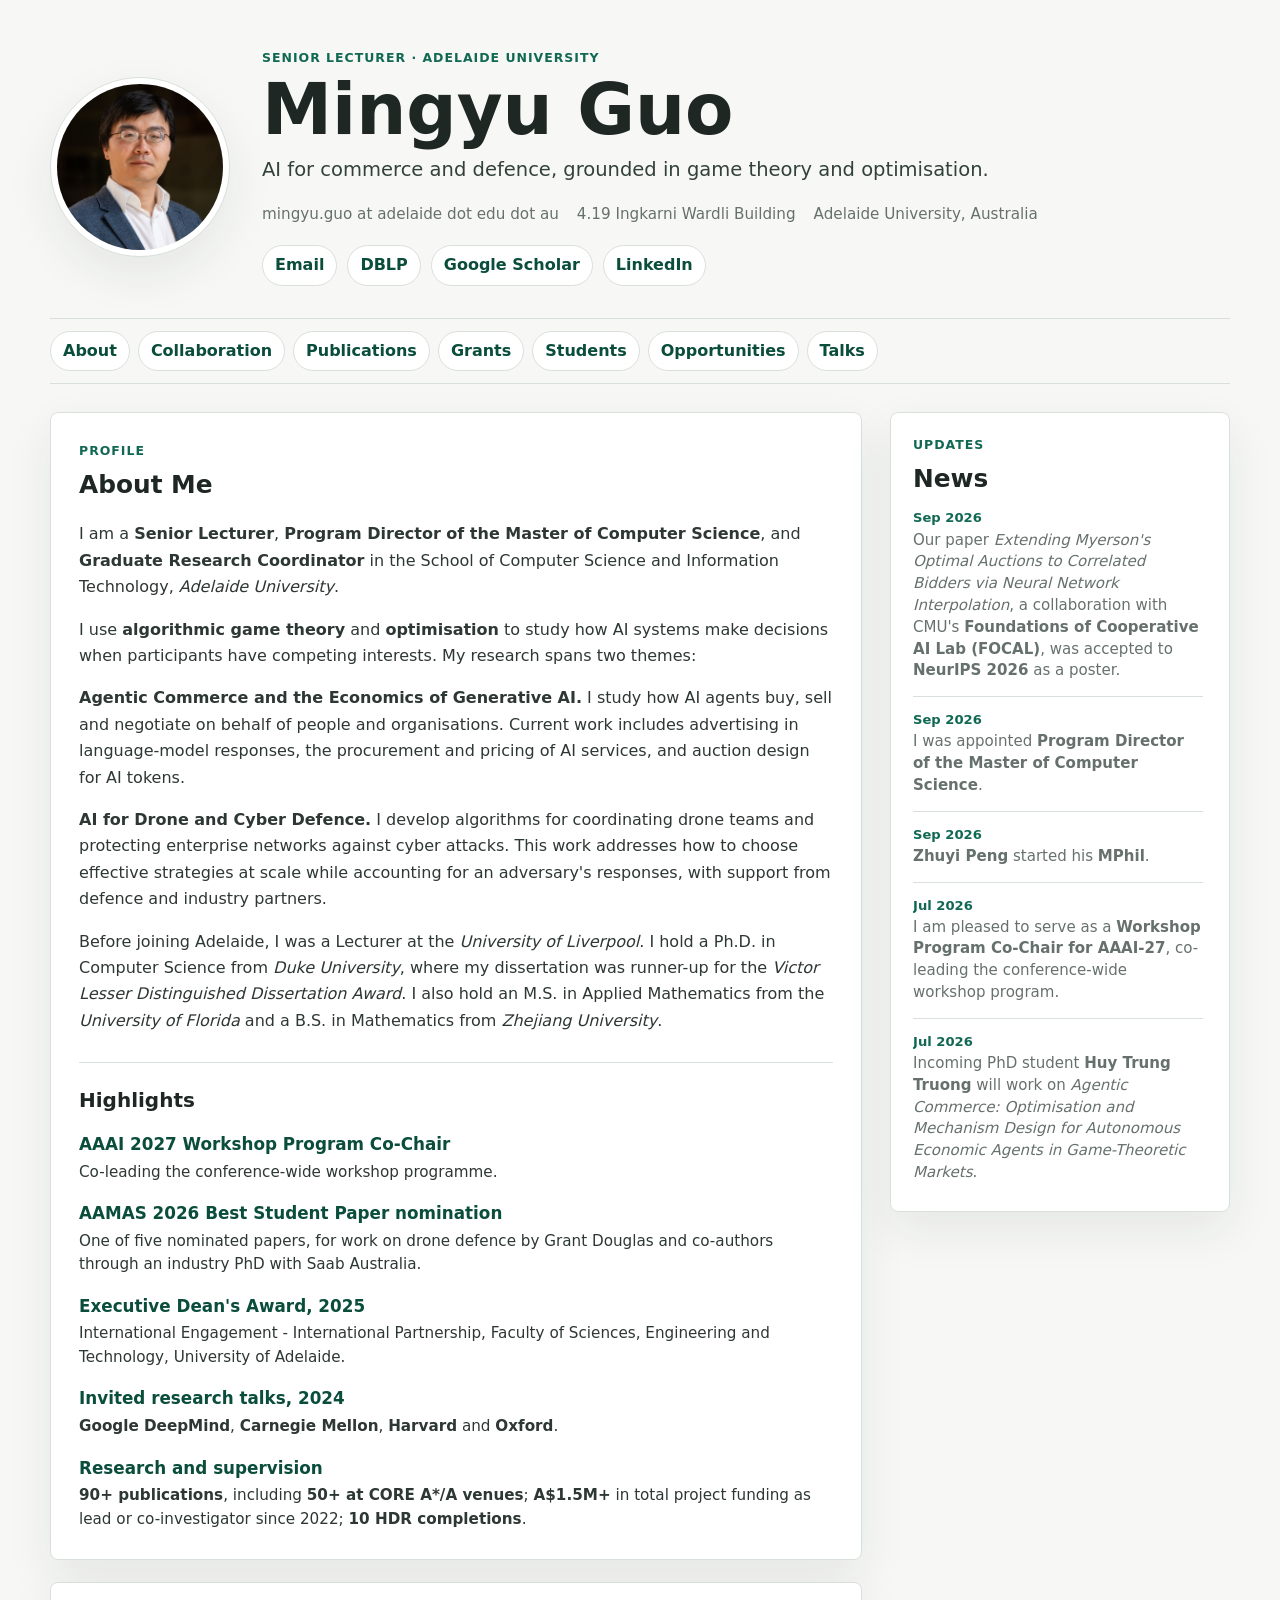
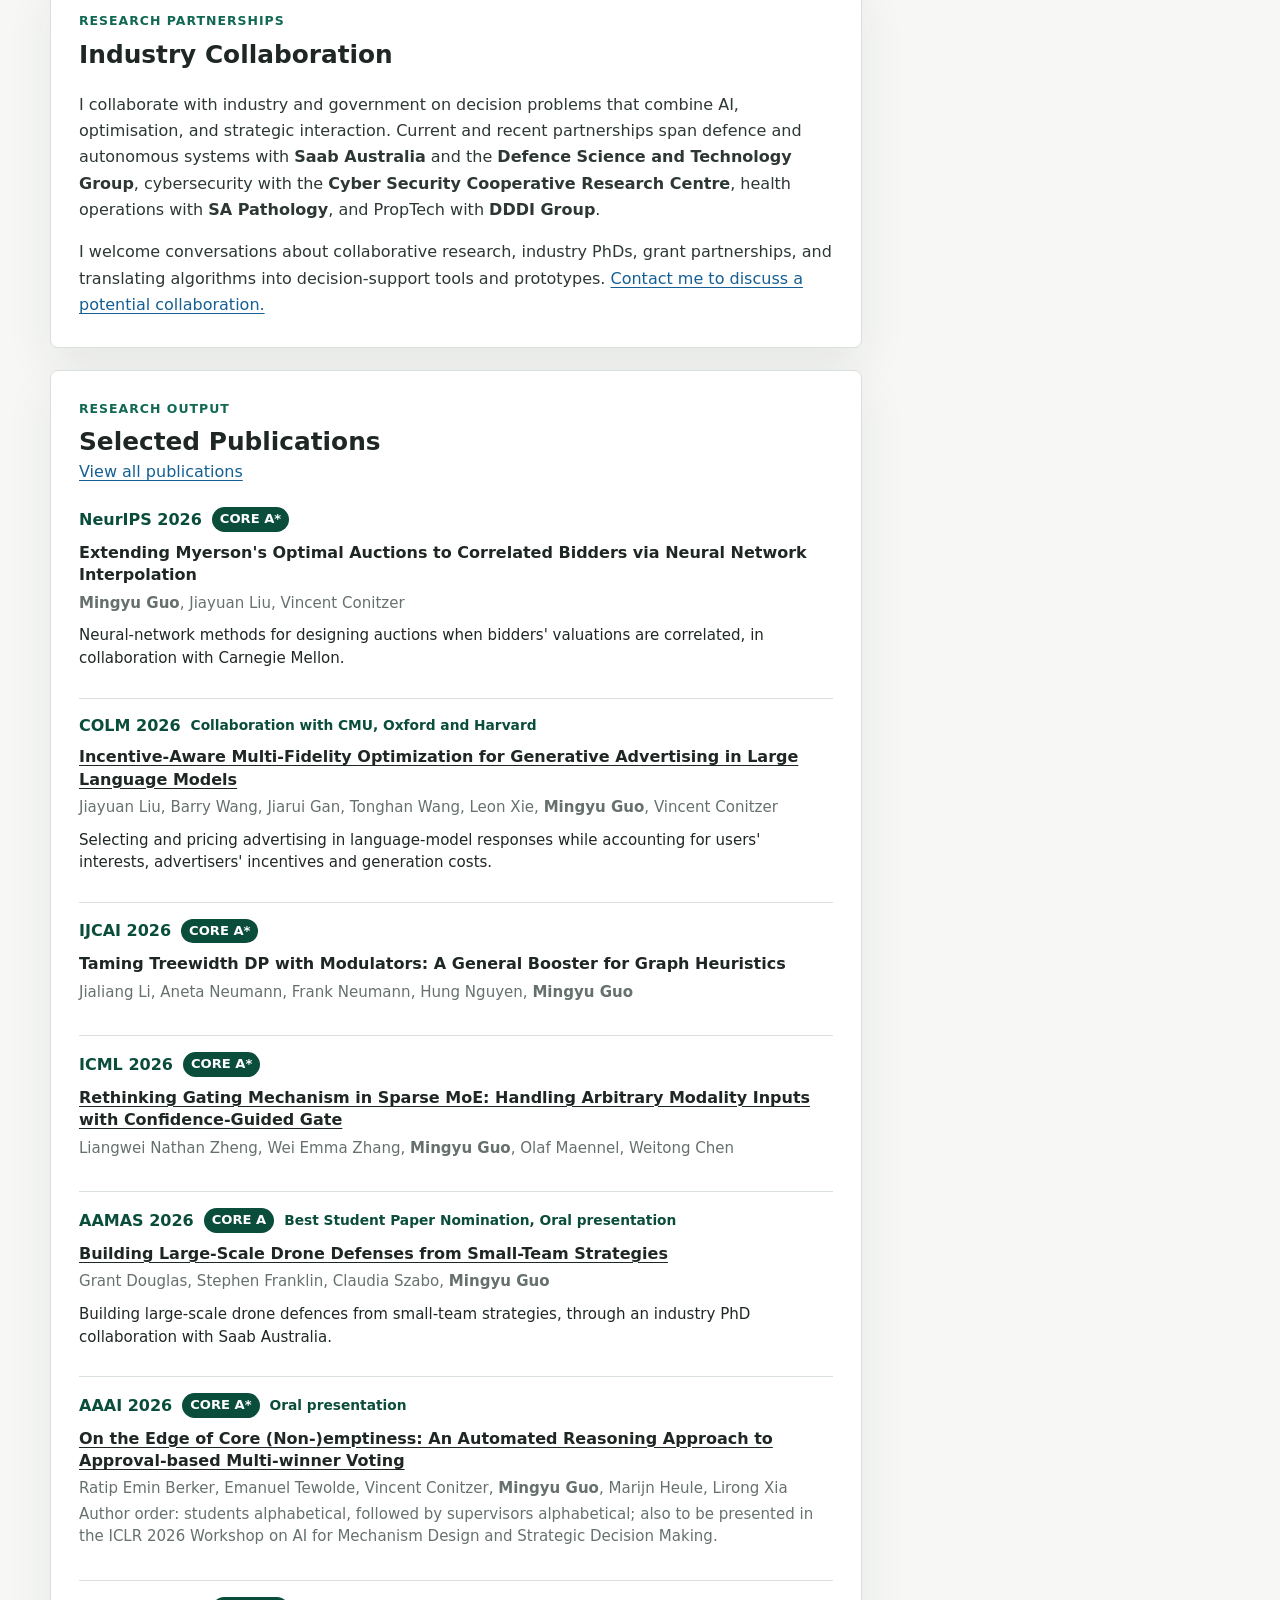
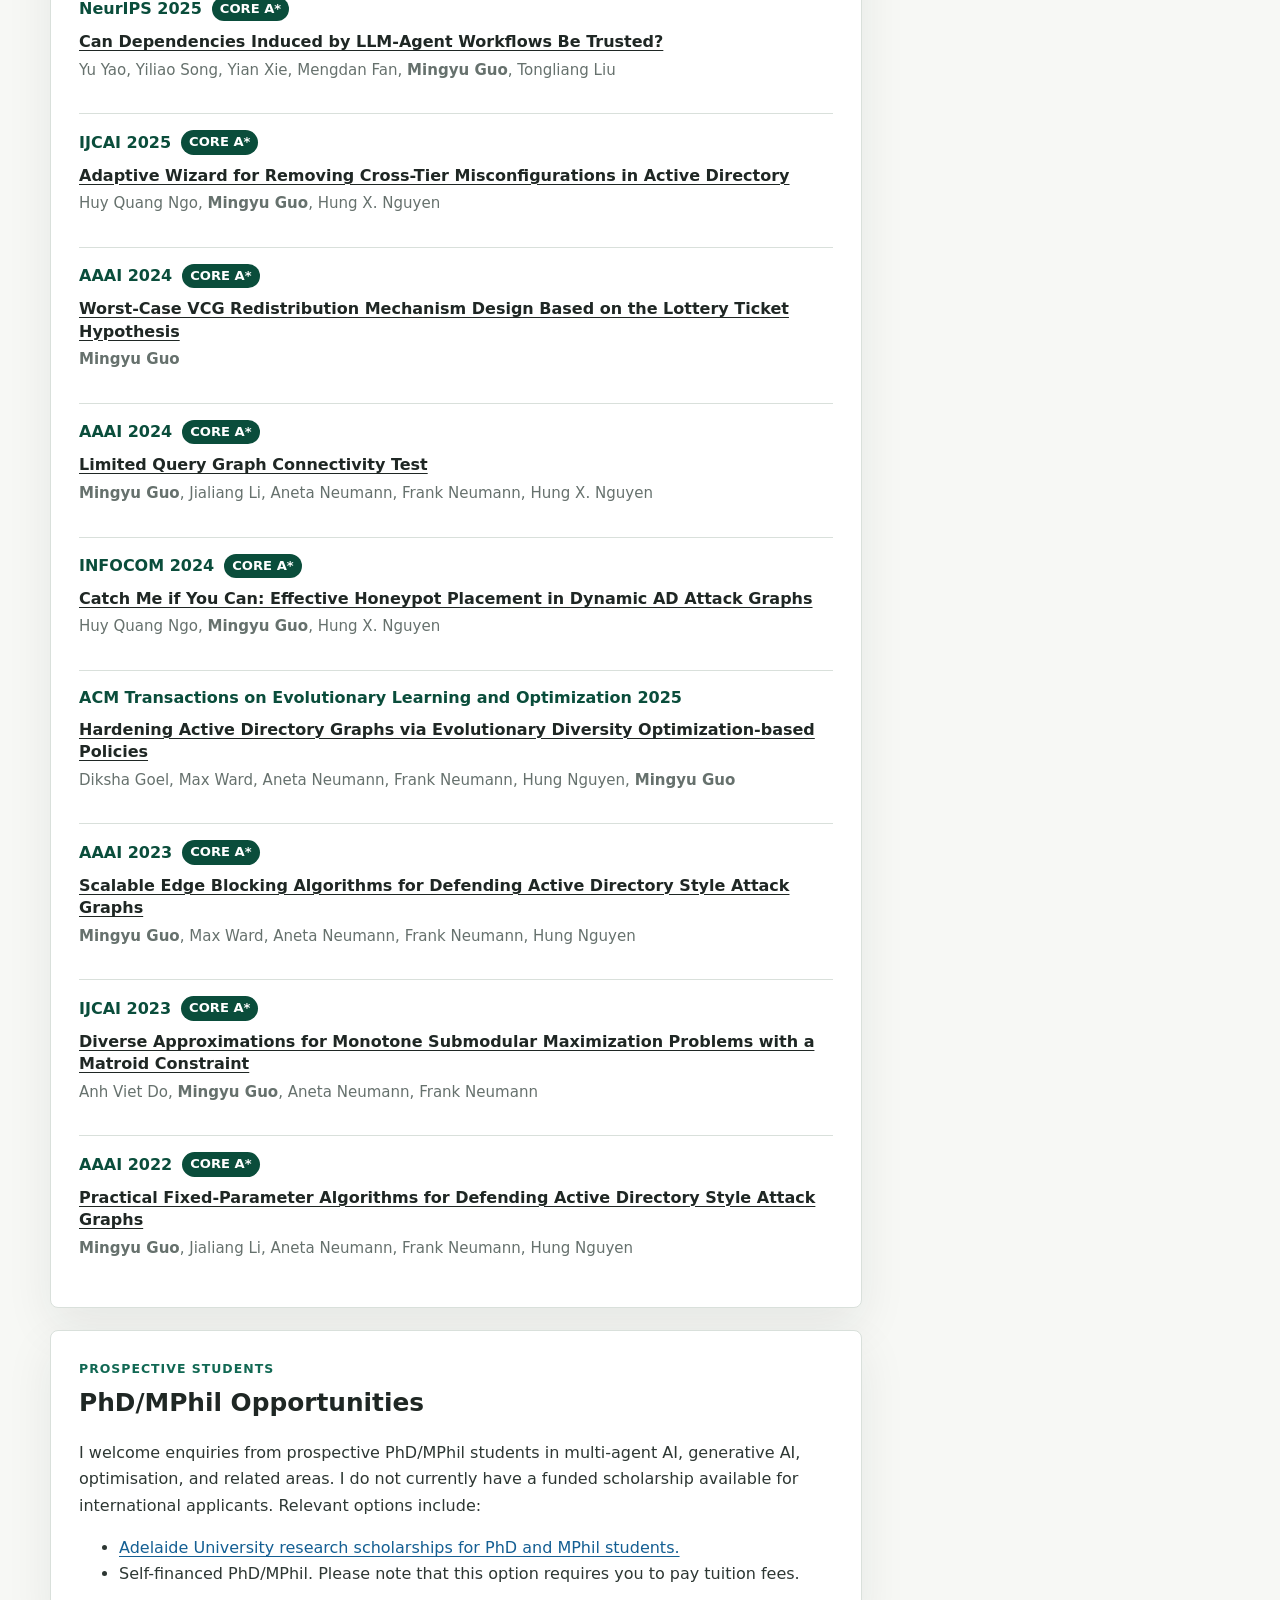
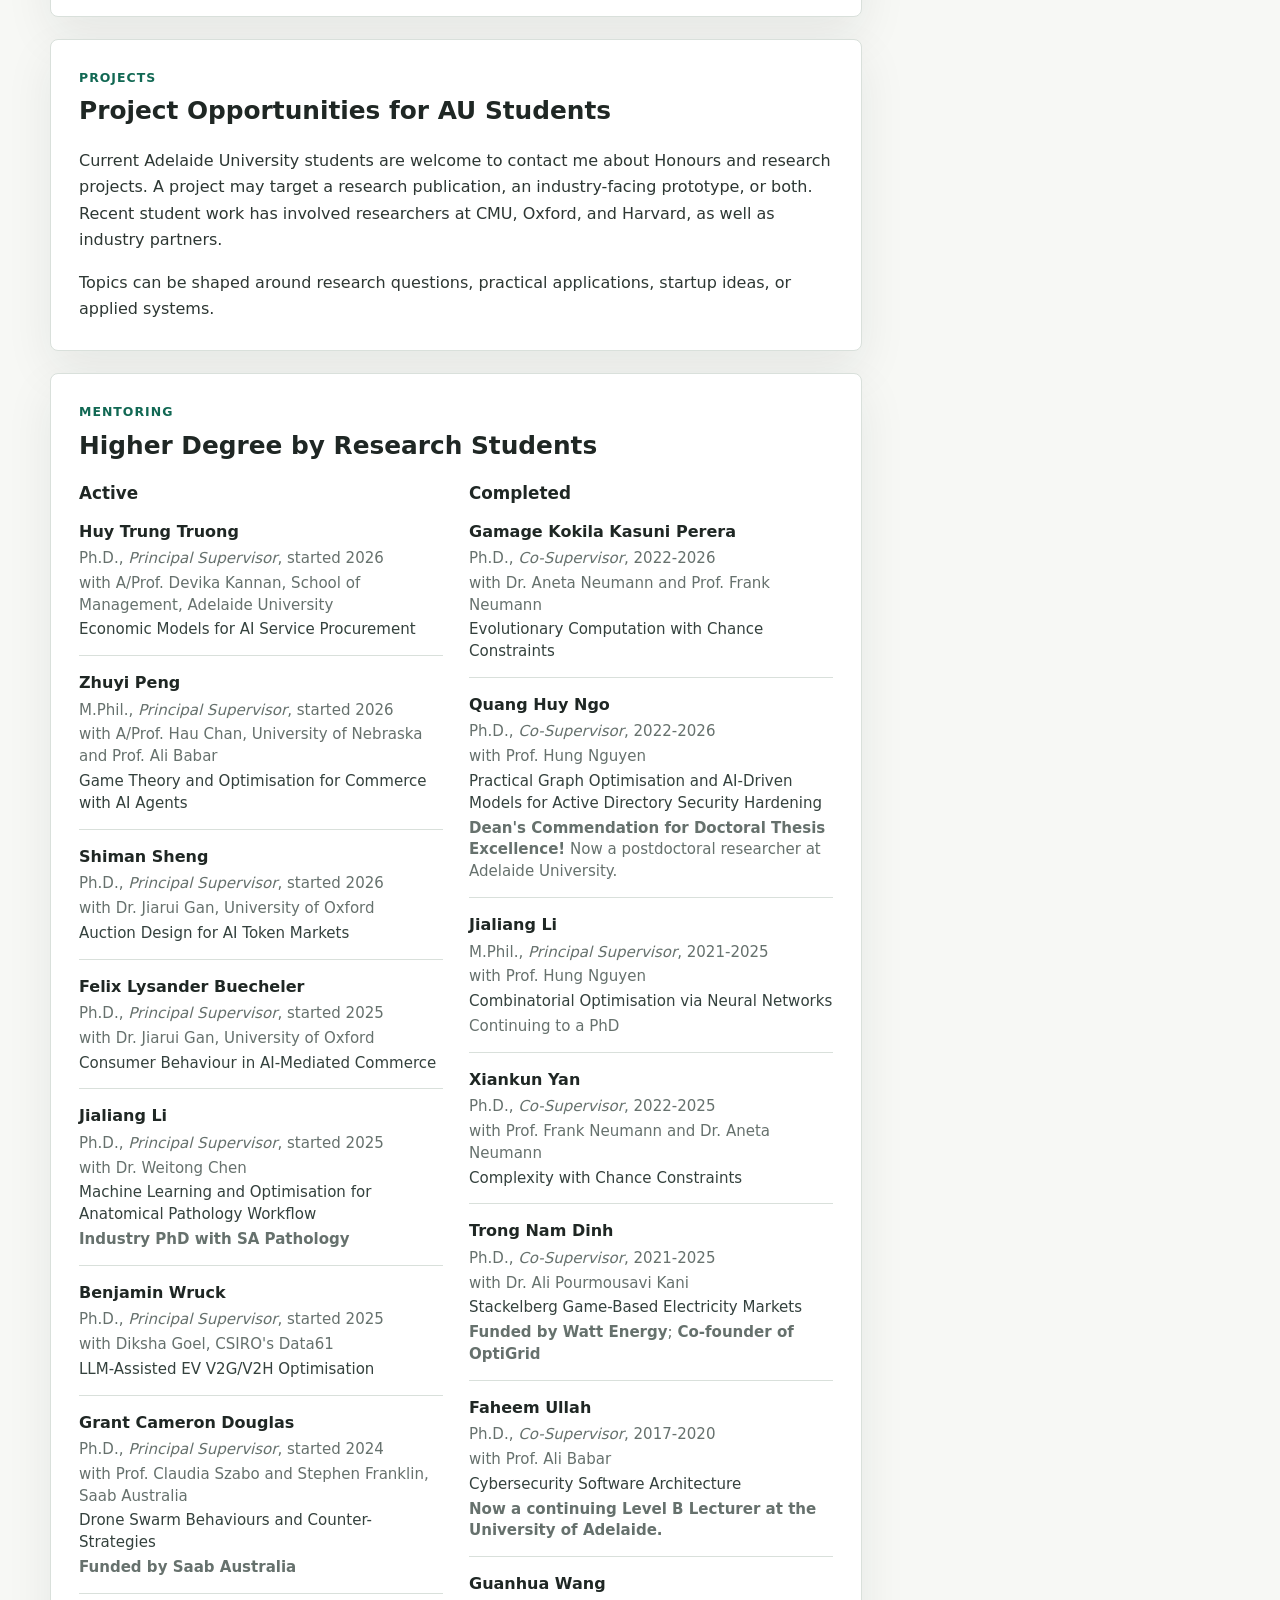
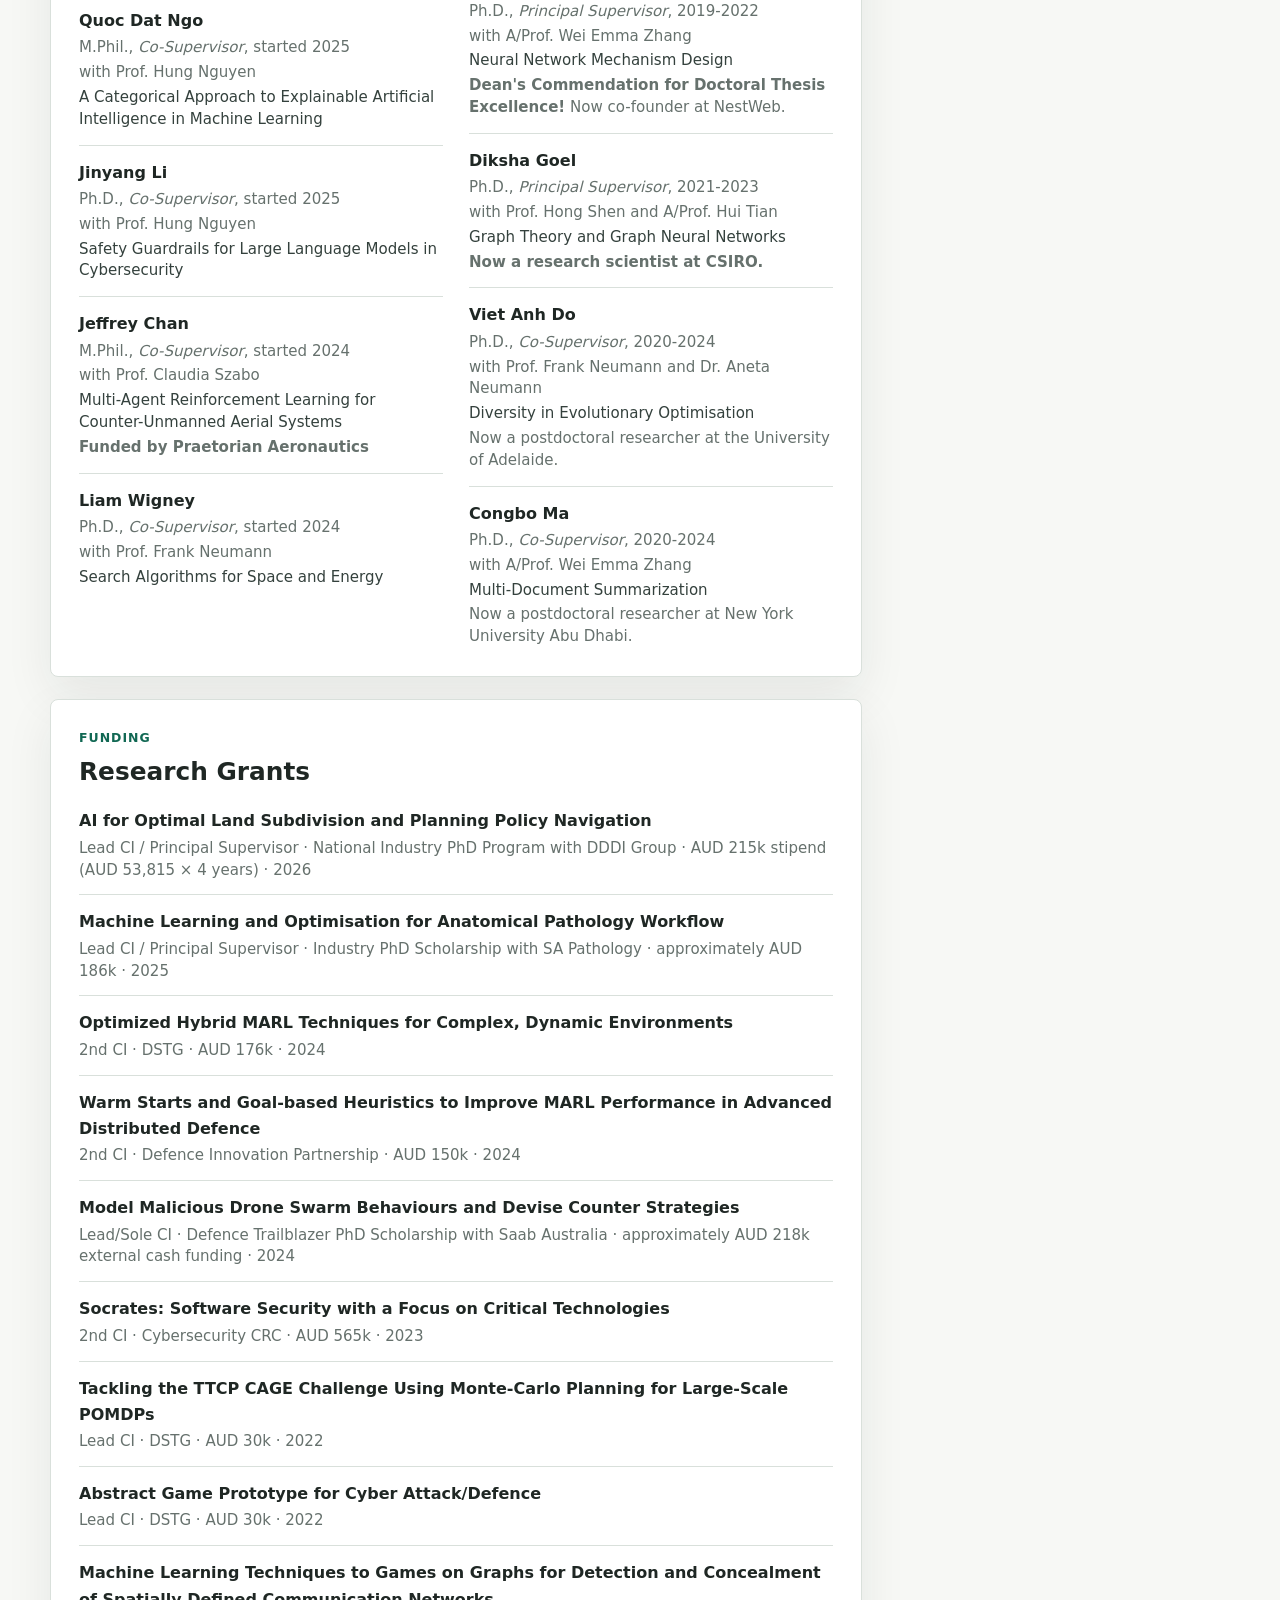
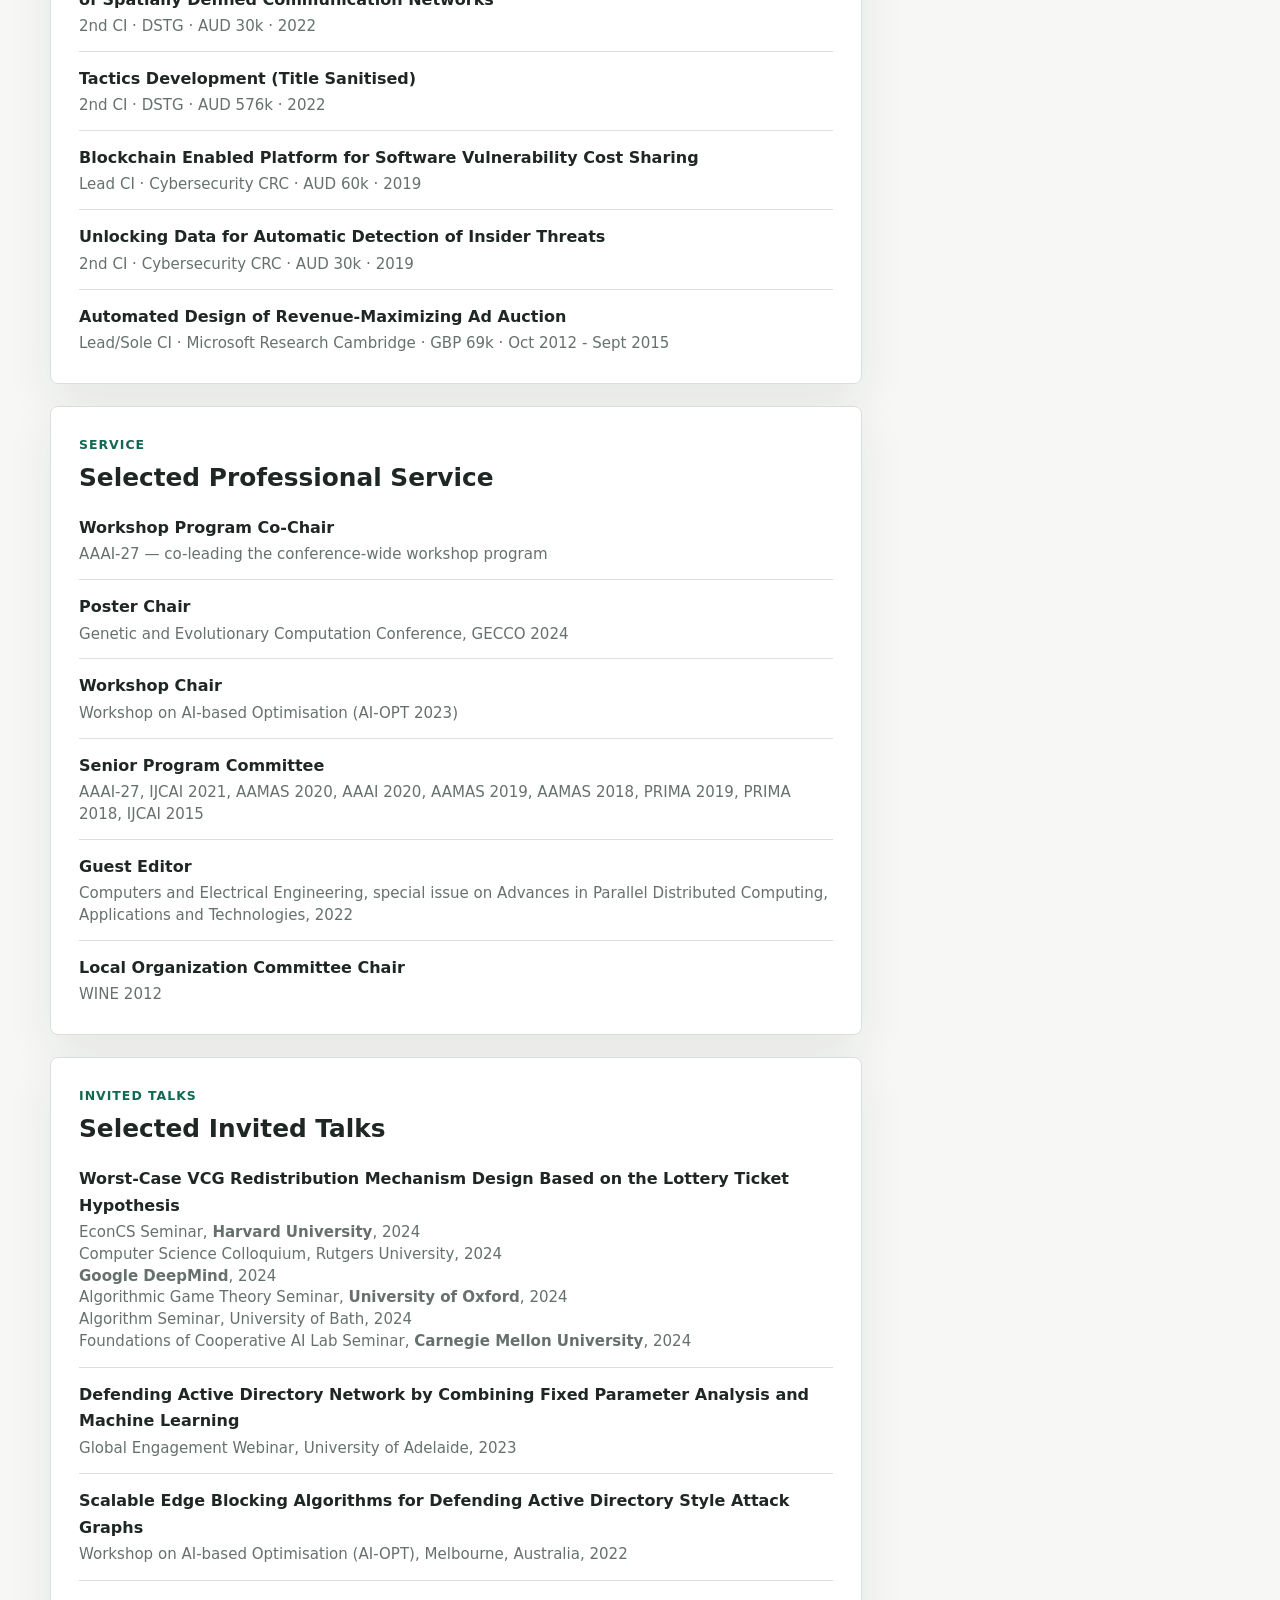
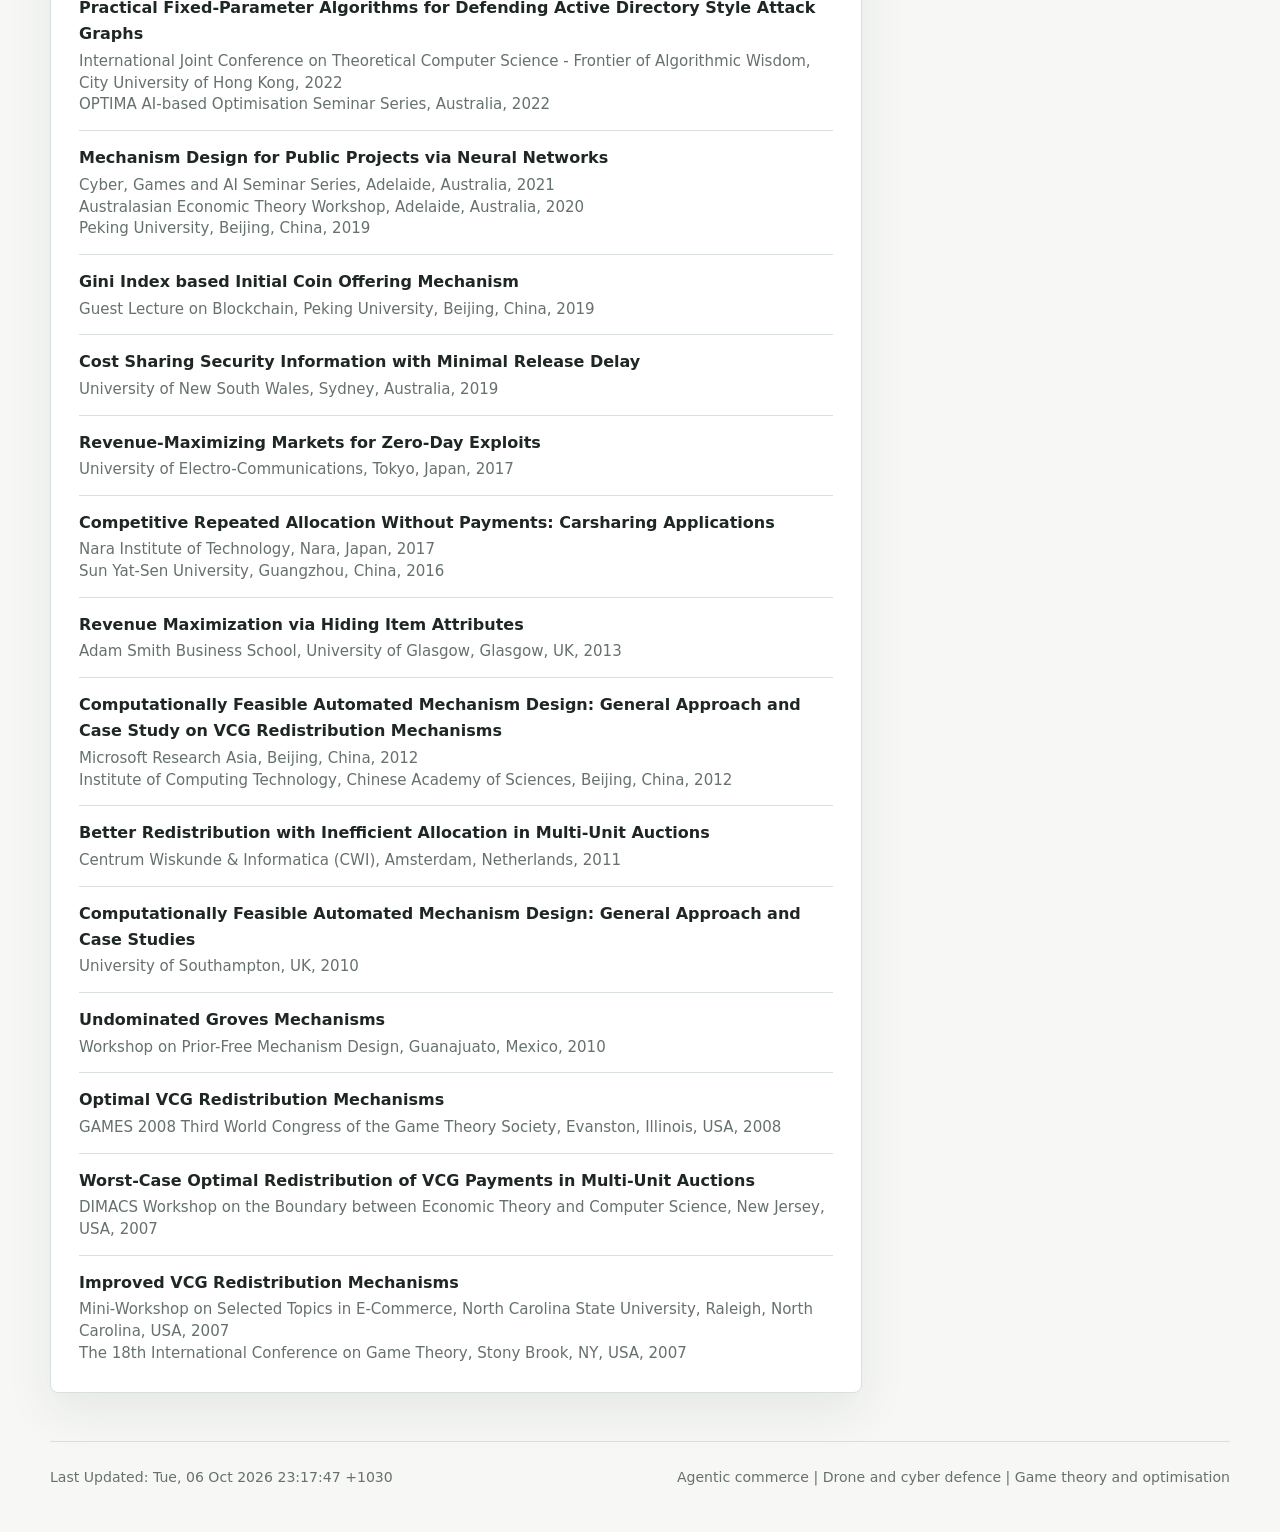
==== commit e4422f64: "ok" ====
--- a/index.html
+++ b/index.html
@@ -9,7 +9,7 @@
   <link rel="icon" href="static/favicon.ico" sizes="any">
   <link rel="icon" href="static/favicon.svg" type="image/svg+xml">
   <link rel="apple-touch-icon" href="static/apple-touch-icon.png">
-  <link rel="stylesheet" href="static/site.css">
+  <link rel="stylesheet" href="static/site.css?v=9bbd561e0e75">
 </head>
 
 <body>
@@ -272,6 +272,10 @@
               <span>I was appointed <b>Program Director of the Master of Computer Science</b>.</span>
             </li>
             <li>
+              <time>Sep 2026</time>
+              <span><b>Zhuyi Peng</b> started his <b>MPhil</b>.</span>
+            </li>
+            <li>
               <time>Jul 2026</time>
               <span>I am pleased to serve as a <b>Workshop Program Co-Chair for AAAI-27</b>, co-leading the conference-wide workshop program.</span>
             </li>
@@ -746,6 +750,10 @@
               <span>I was appointed <b>Program Director of the Master of Computer Science</b>.</span>
             </li>
             <li>
+              <time>Sep 2026</time>
+              <span><b>Zhuyi Peng</b> started his <b>MPhil</b>.</span>
+            </li>
+            <li>
               <time>Jul 2026</time>
               <span>I am pleased to serve as a <b>Workshop Program Co-Chair for AAAI-27</b>, co-leading the conference-wide workshop program.</span>
             </li>
@@ -884,7 +892,7 @@
     </main>
 
     <footer class="site-footer">
-      <span>Last Updated: Tue, 06 Oct 2026 23:03:21 +1030</span>
+      <span>Last Updated: Tue, 06 Oct 2026 23:17:47 +1030</span>
       <span>Agentic commerce | Drone and cyber defence | Game theory and optimisation</span>
     </footer>
   </div>
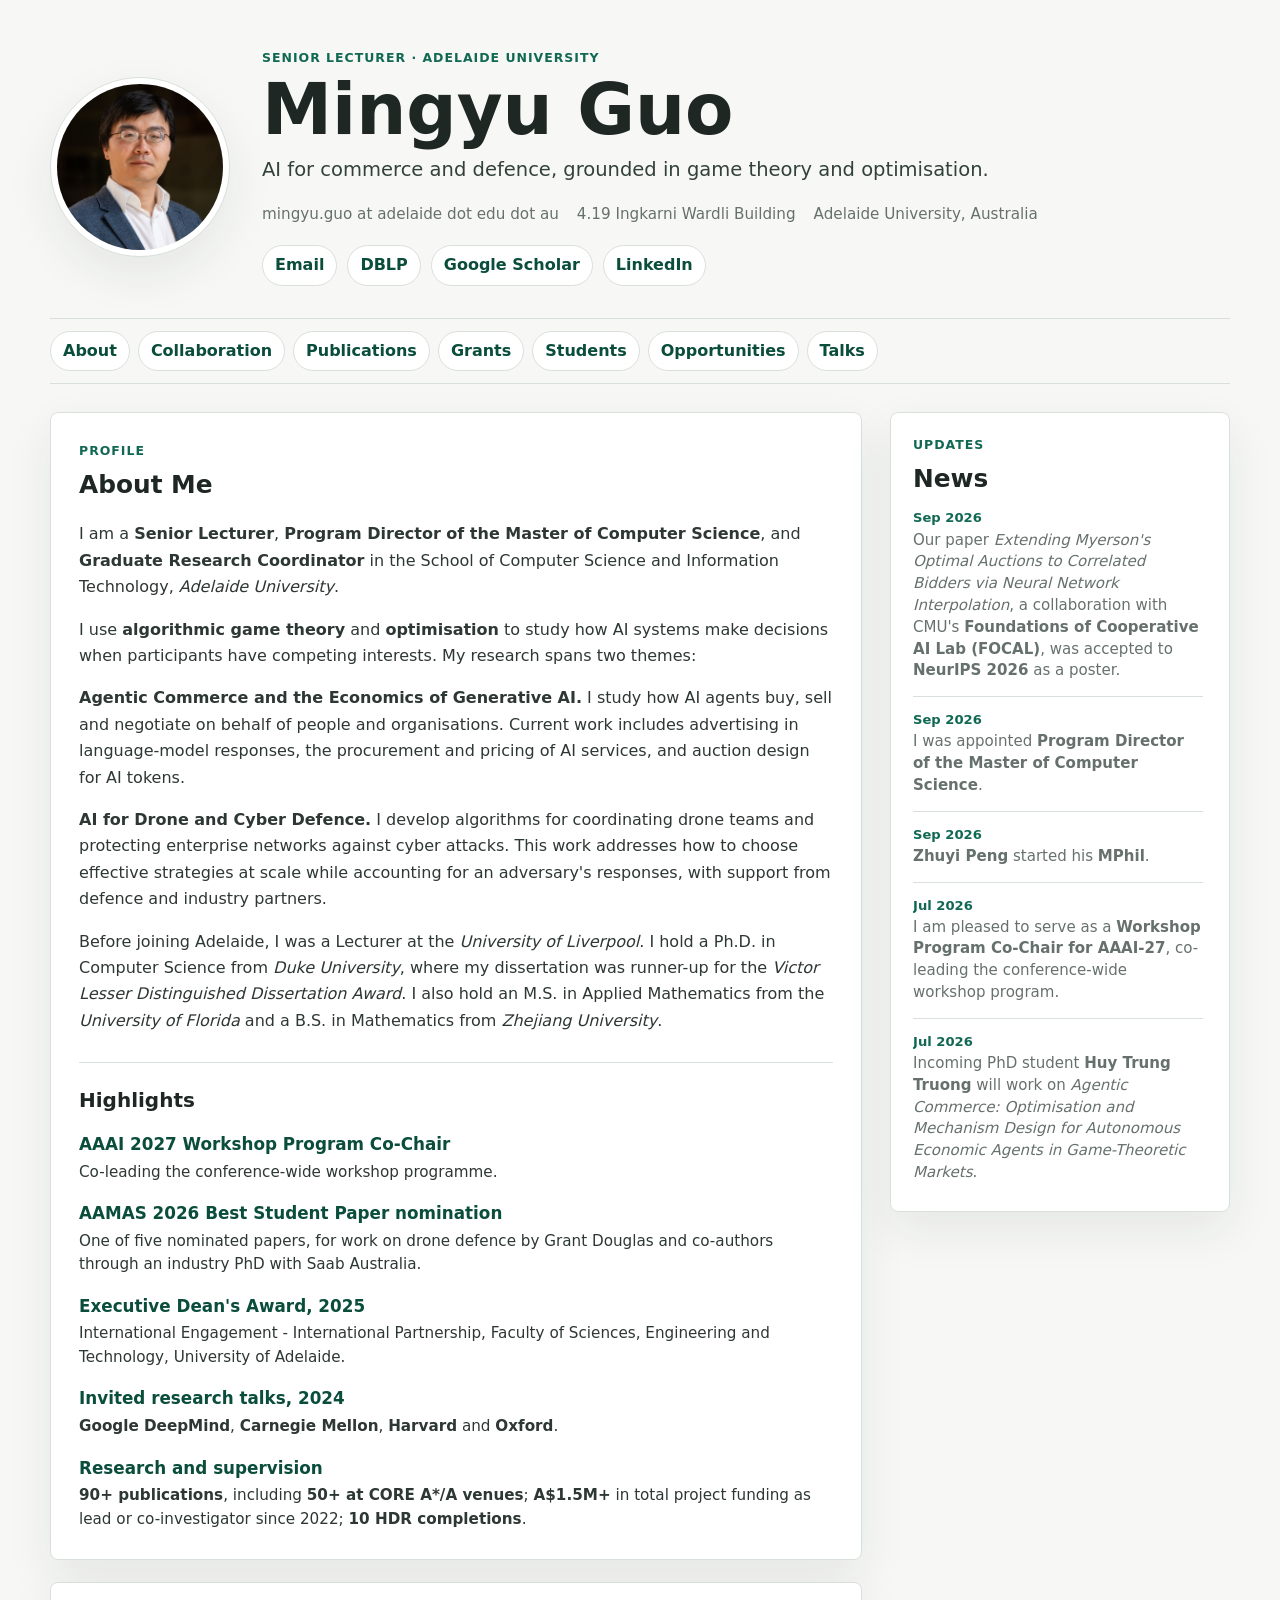
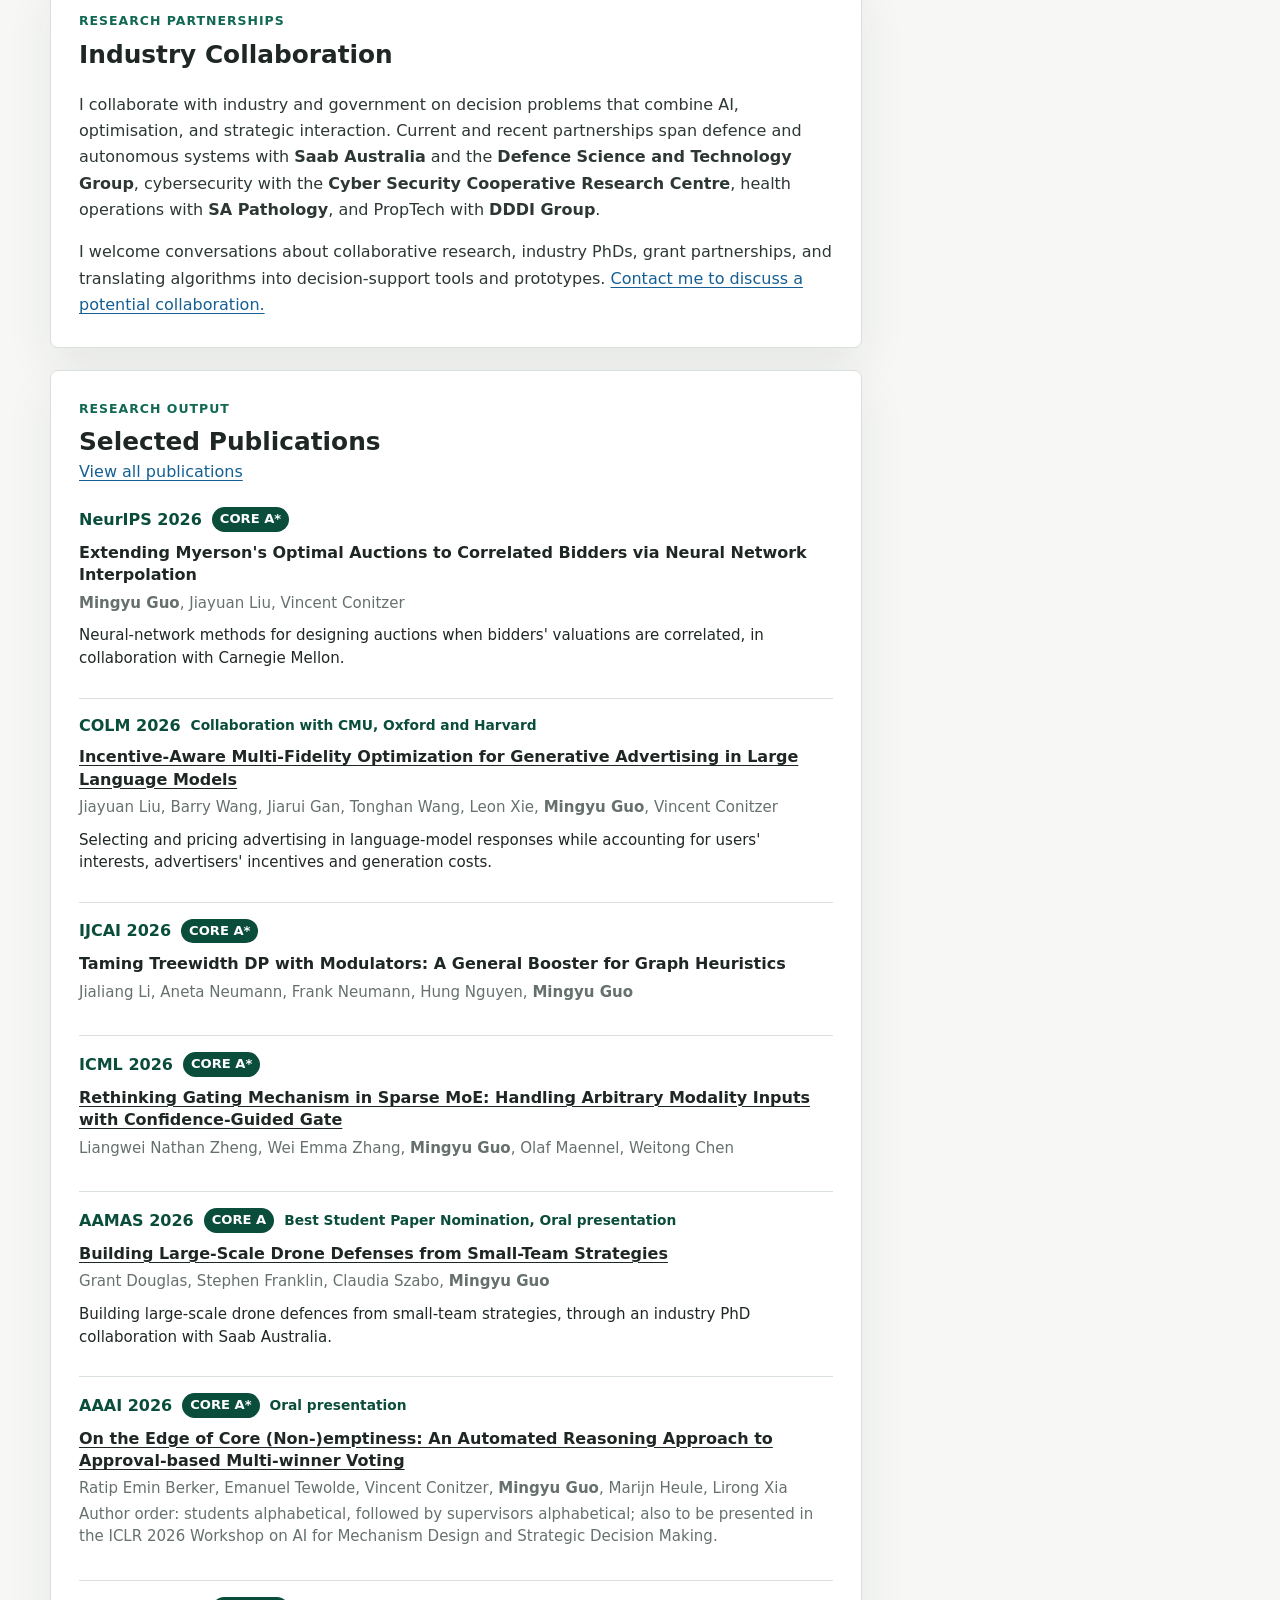
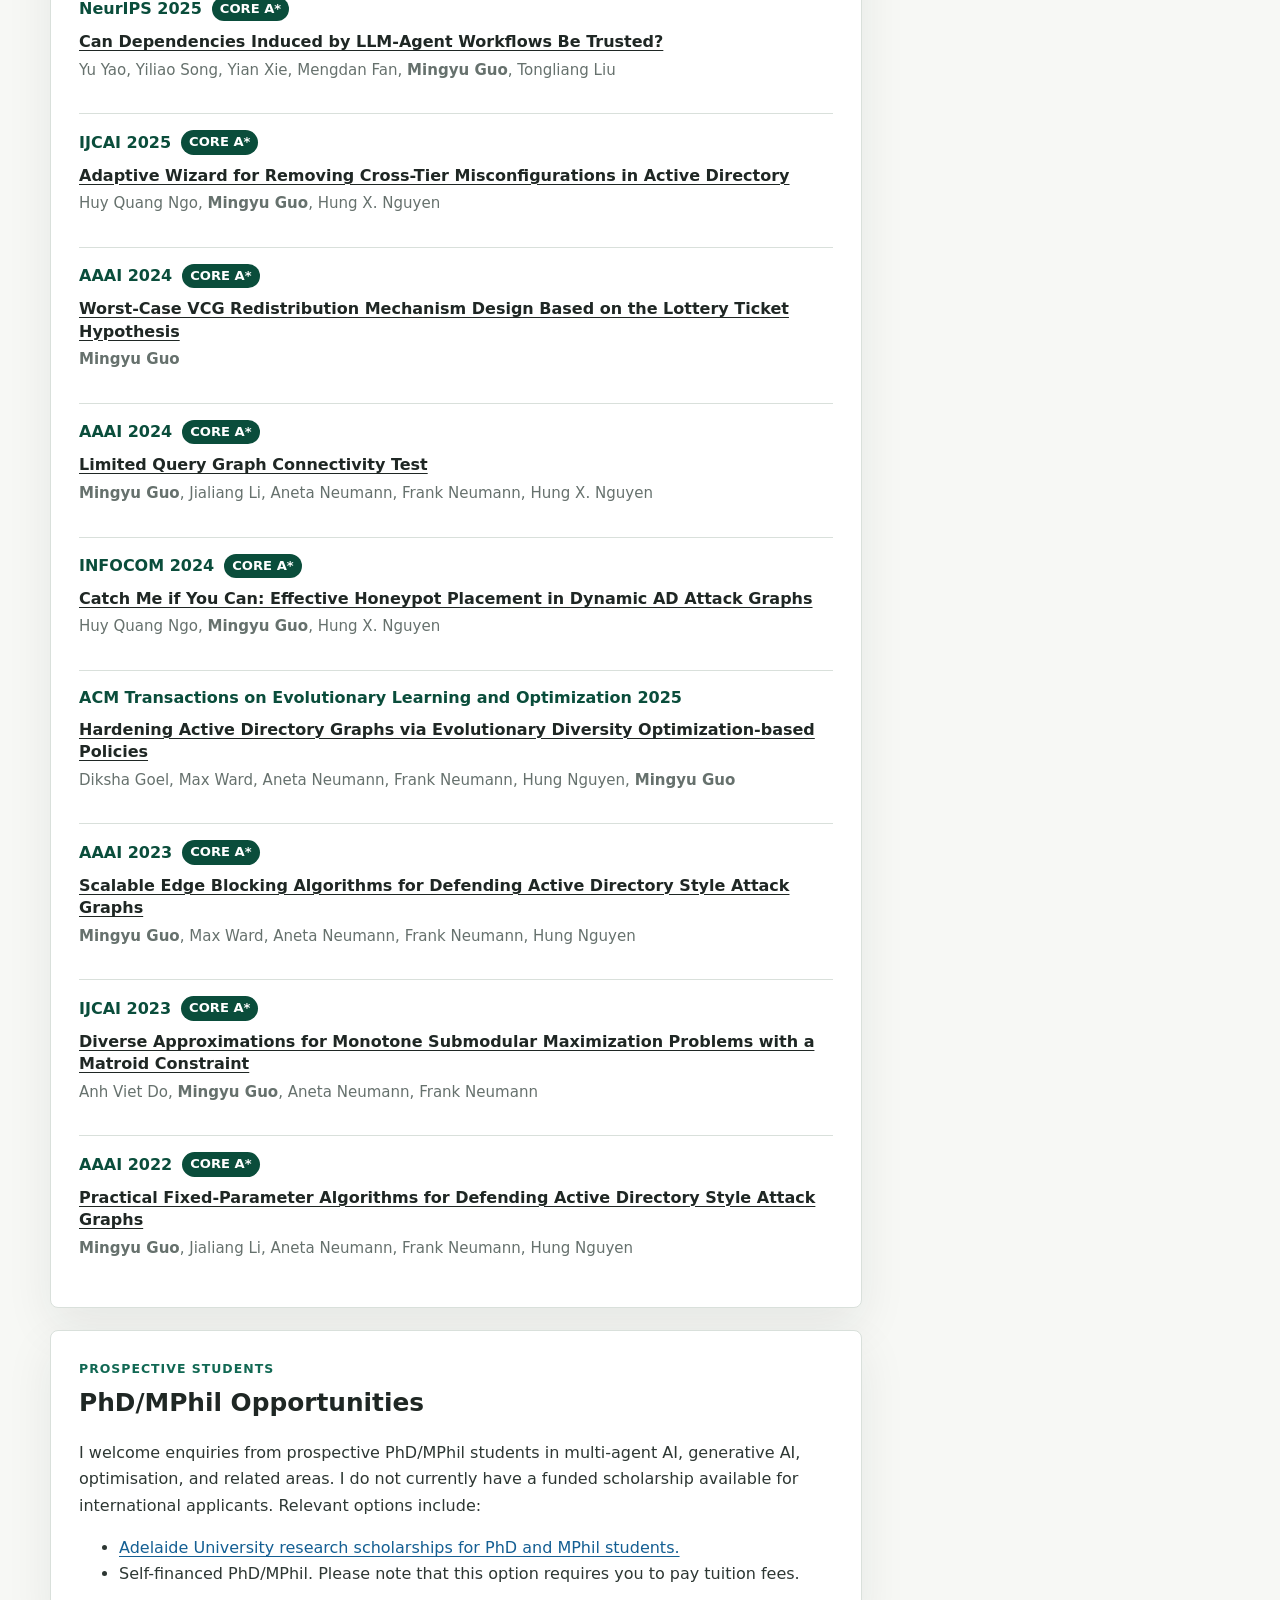
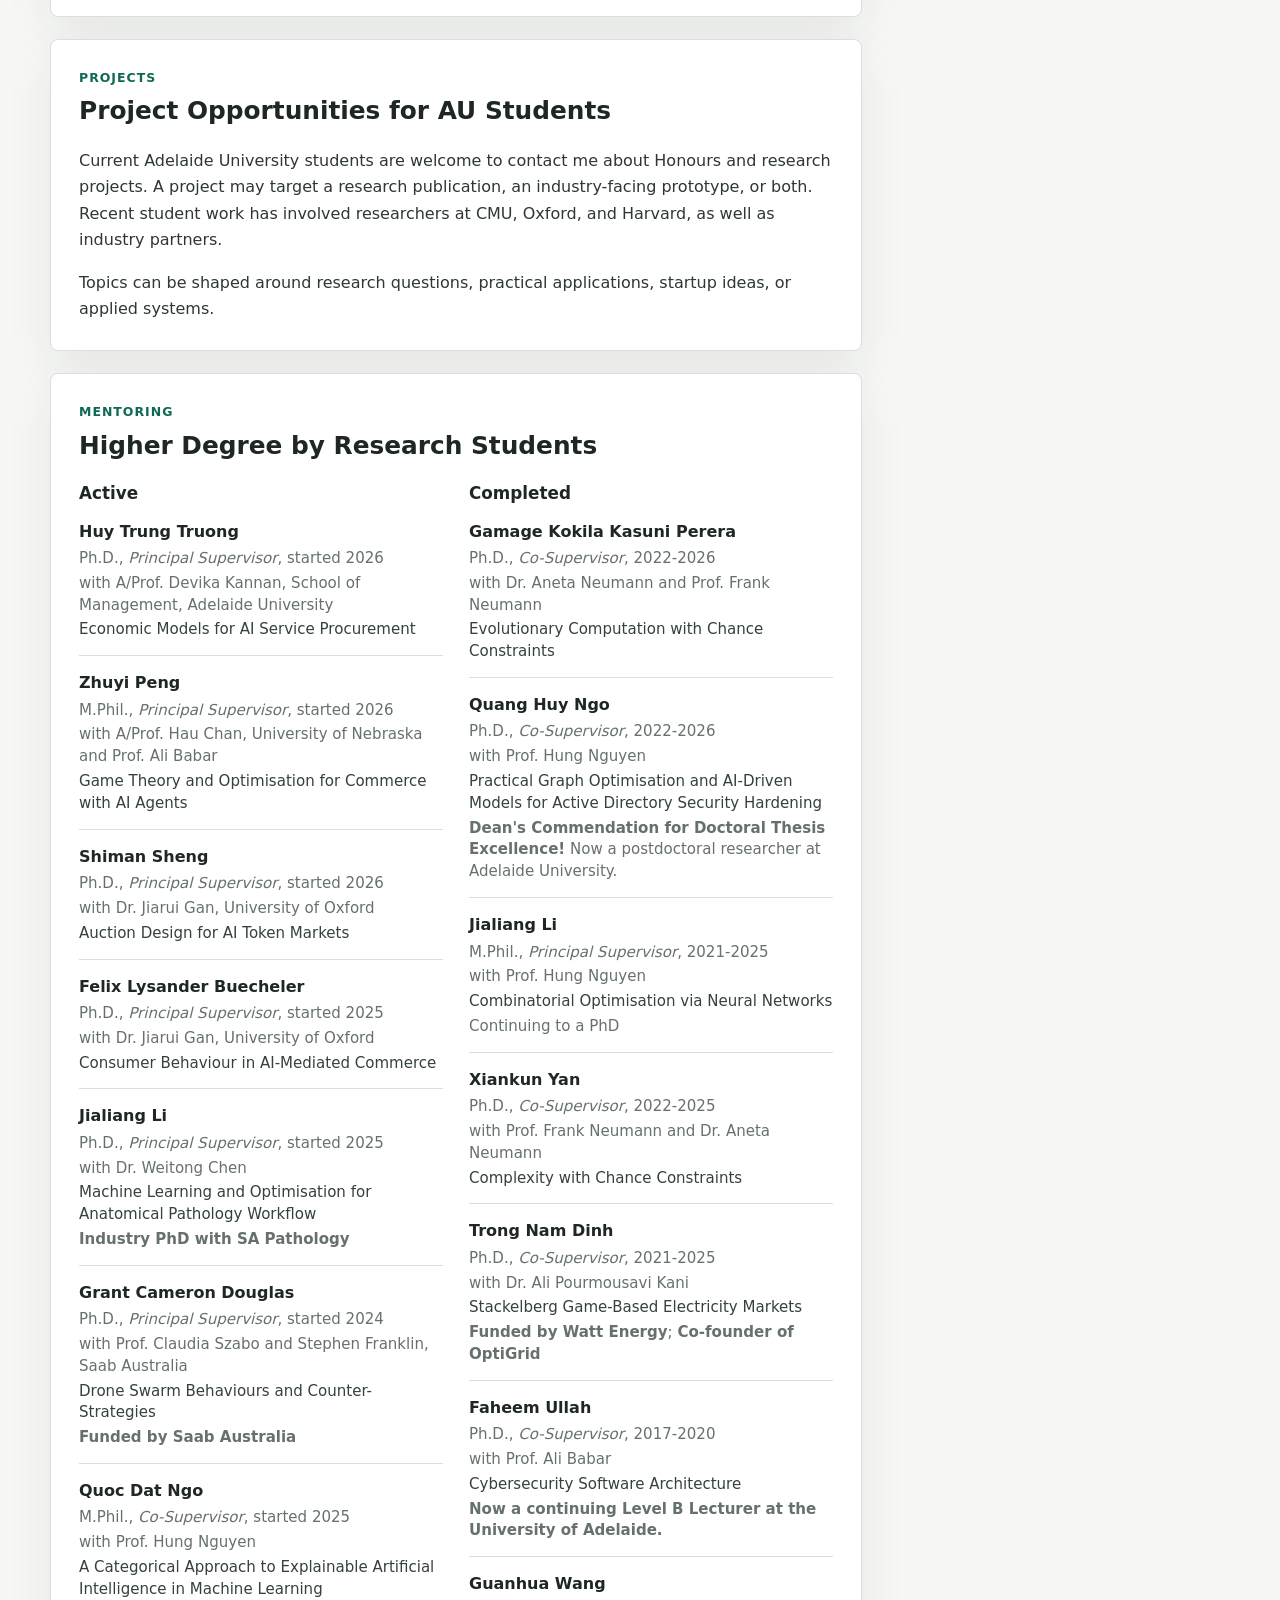
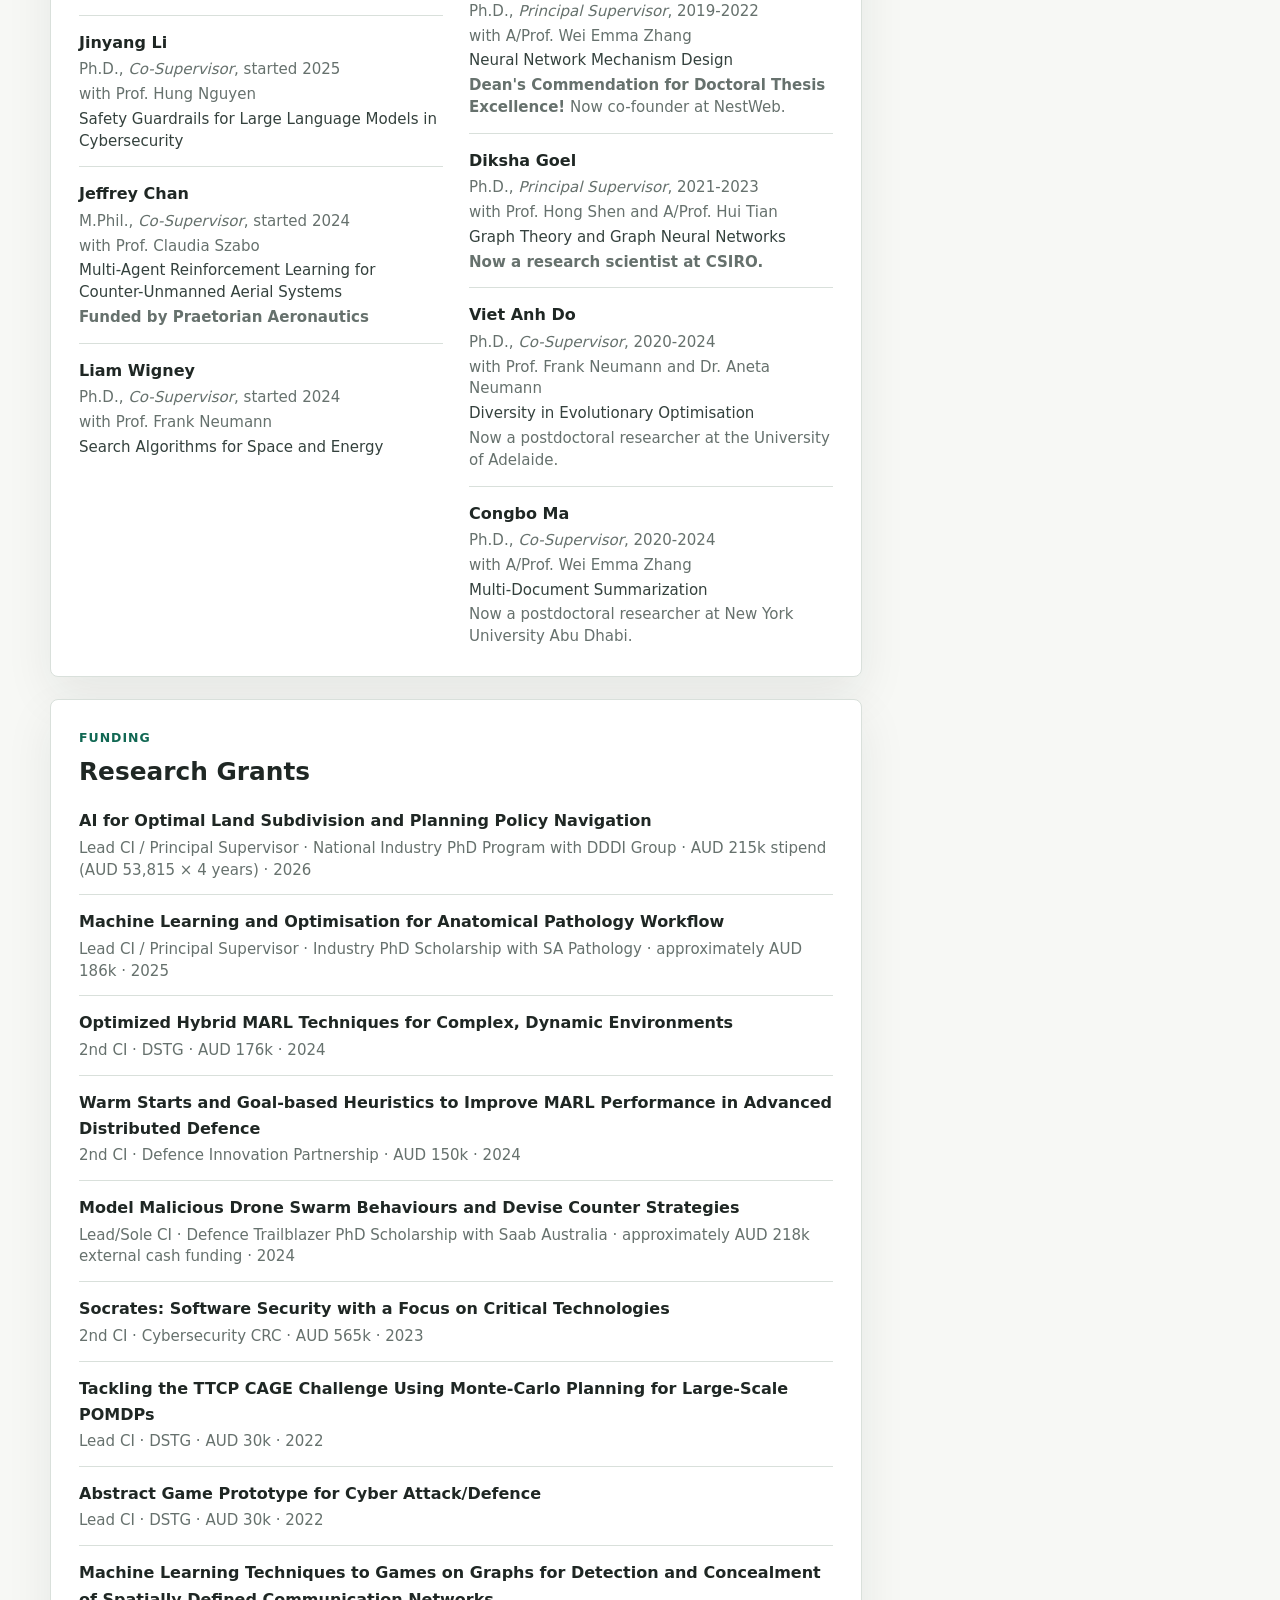
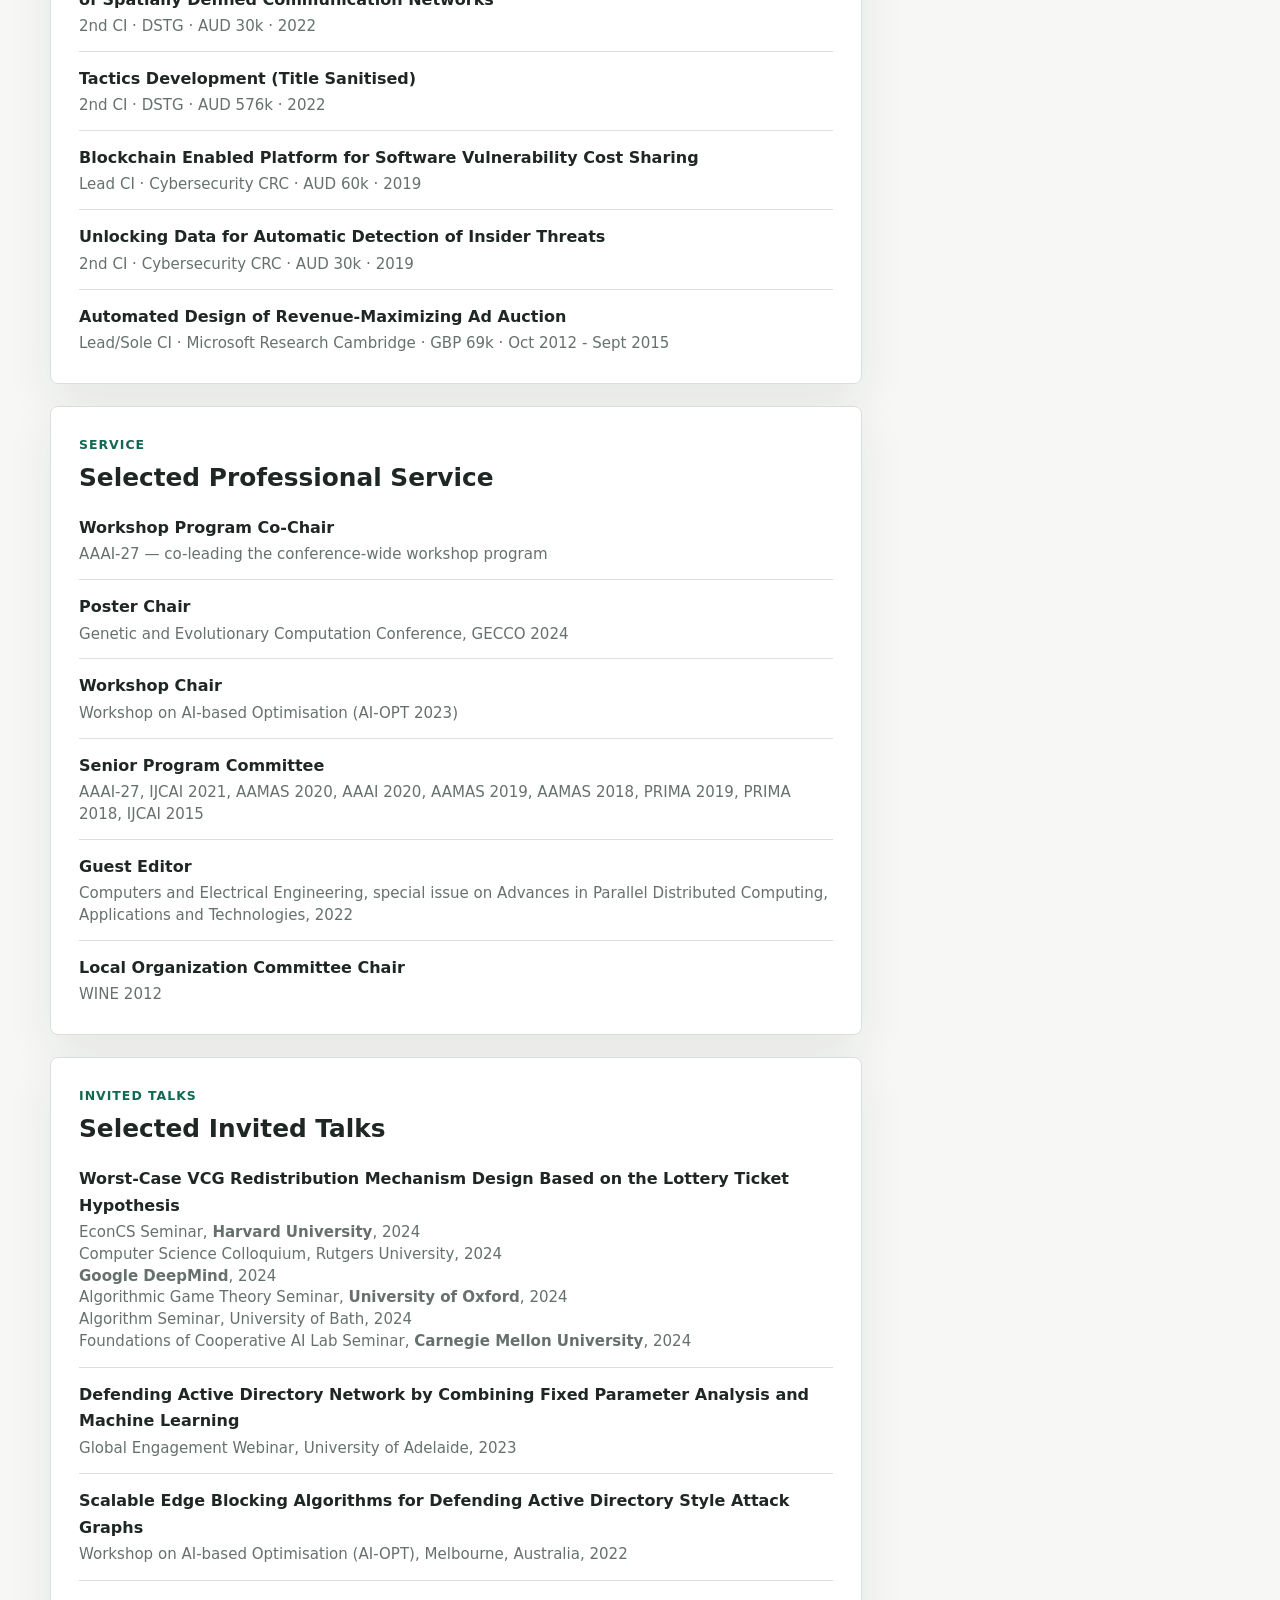
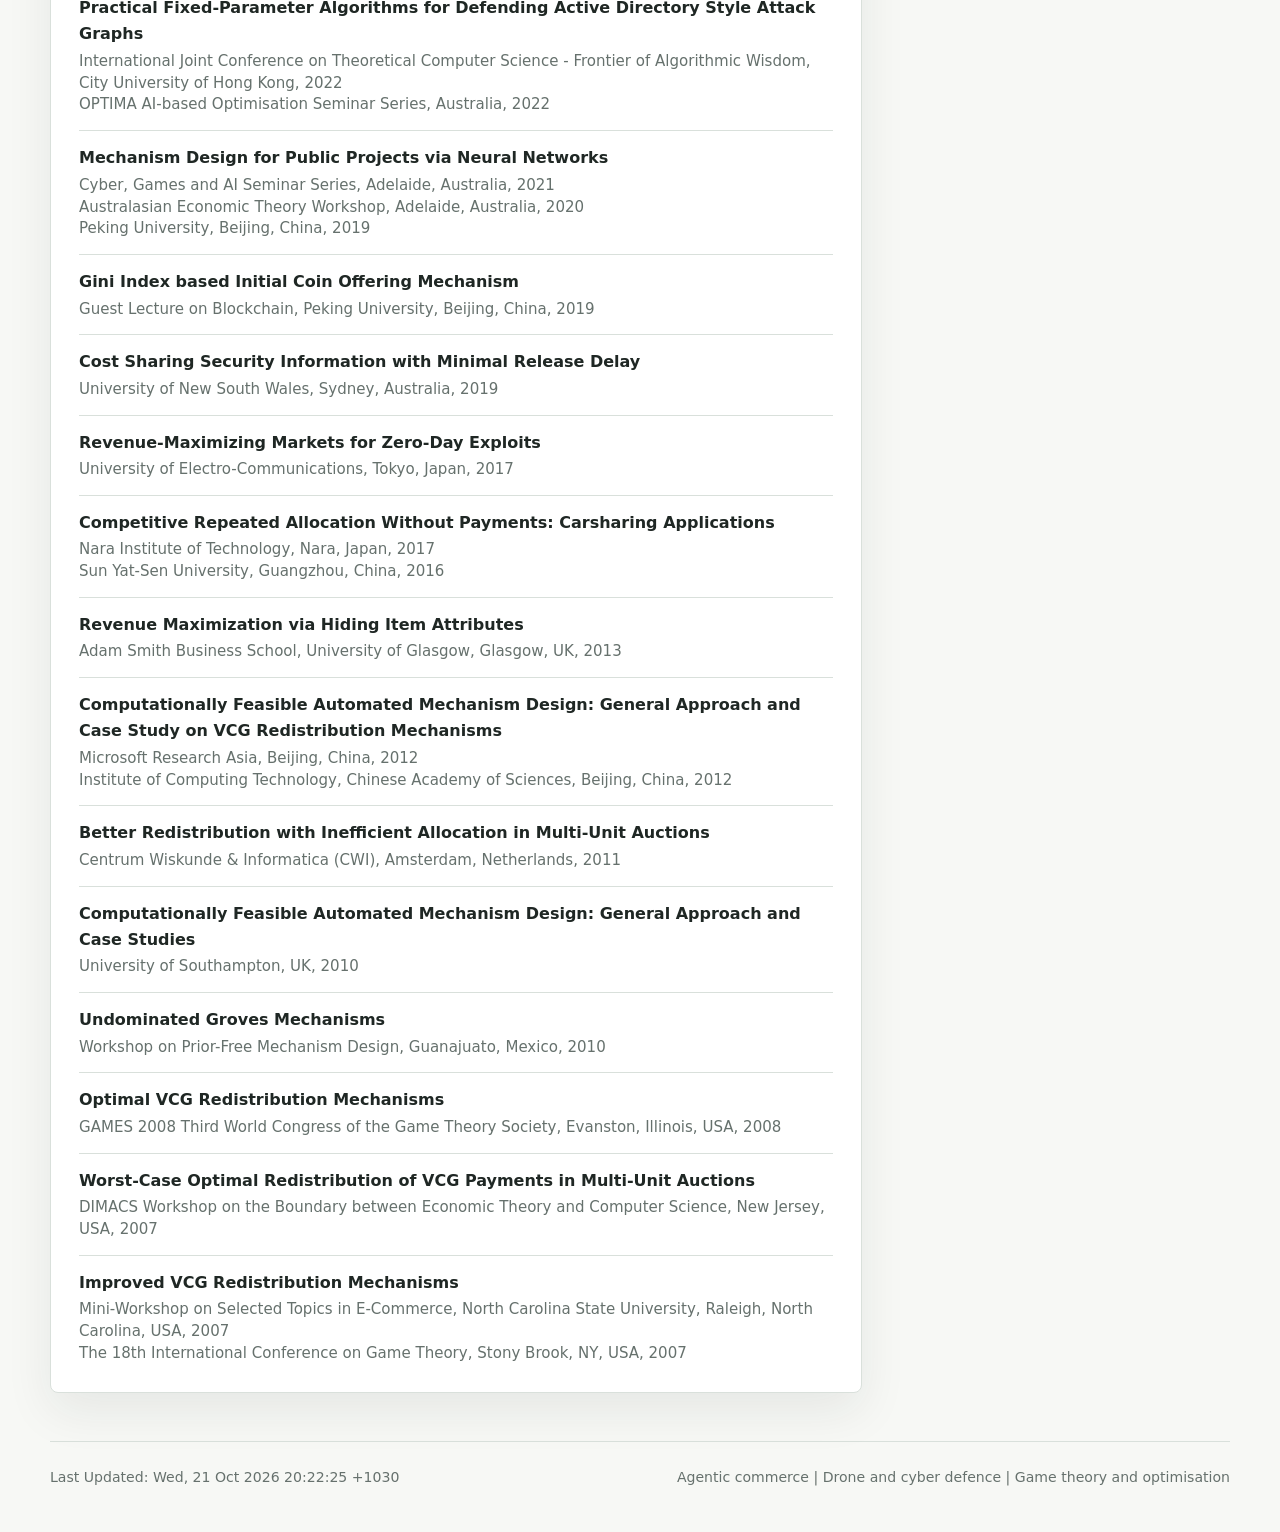
==== commit 8696fcba: "Remove Ben Wruck from student list and joining news" ====
--- a/index.html
+++ b/index.html
@@ -360,10 +360,6 @@
               <span><b>Trong Nam Dinh</b> and <b>Xiankun Yan</b> completed their PhDs.</span>
             </li>
             <li>
-              <time>Feb 2025</time>
-              <span><b>Benjamin Wruck</b> started his PhD.</span>
-            </li>
-            <li>
               <time>Nov 2024</time>
               <span>I presented at the EconCS Seminar at <b>Harvard University</b>.</span>
             </li>
@@ -474,12 +470,6 @@
                   <span>with Dr. Weitong Chen</span>
                   <span class="topic">Machine Learning and Optimisation for Anatomical Pathology Workflow</span>
 <span><strong>Industry PhD with SA Pathology</strong></span>                </li>
-                <li>
-                  <strong>Benjamin Wruck</strong>
-                  <span>Ph.D., <em>Principal Supervisor</em>, started 2025</span>
-                  <span>with Diksha Goel, CSIRO&#39;s Data61</span>
-                  <span class="topic">LLM-Assisted EV V2G/V2H Optimisation</span>
-                </li>
                 <li>
                   <strong>Grant Cameron Douglas</strong>
                   <span>Ph.D., <em>Principal Supervisor</em>, started 2024</span>
@@ -838,10 +828,6 @@
               <span><b>Trong Nam Dinh</b> and <b>Xiankun Yan</b> completed their PhDs.</span>
             </li>
             <li>
-              <time>Feb 2025</time>
-              <span><b>Benjamin Wruck</b> started his PhD.</span>
-            </li>
-            <li>
               <time>Nov 2024</time>
               <span>I presented at the EconCS Seminar at <b>Harvard University</b>.</span>
             </li>
@@ -892,7 +878,7 @@
     </main>
 
     <footer class="site-footer">
-      <span>Last Updated: Tue, 06 Oct 2026 23:17:47 +1030</span>
+      <span>Last Updated: Wed, 21 Oct 2026 20:22:25 +1030</span>
       <span>Agentic commerce | Drone and cyber defence | Game theory and optimisation</span>
     </footer>
   </div>
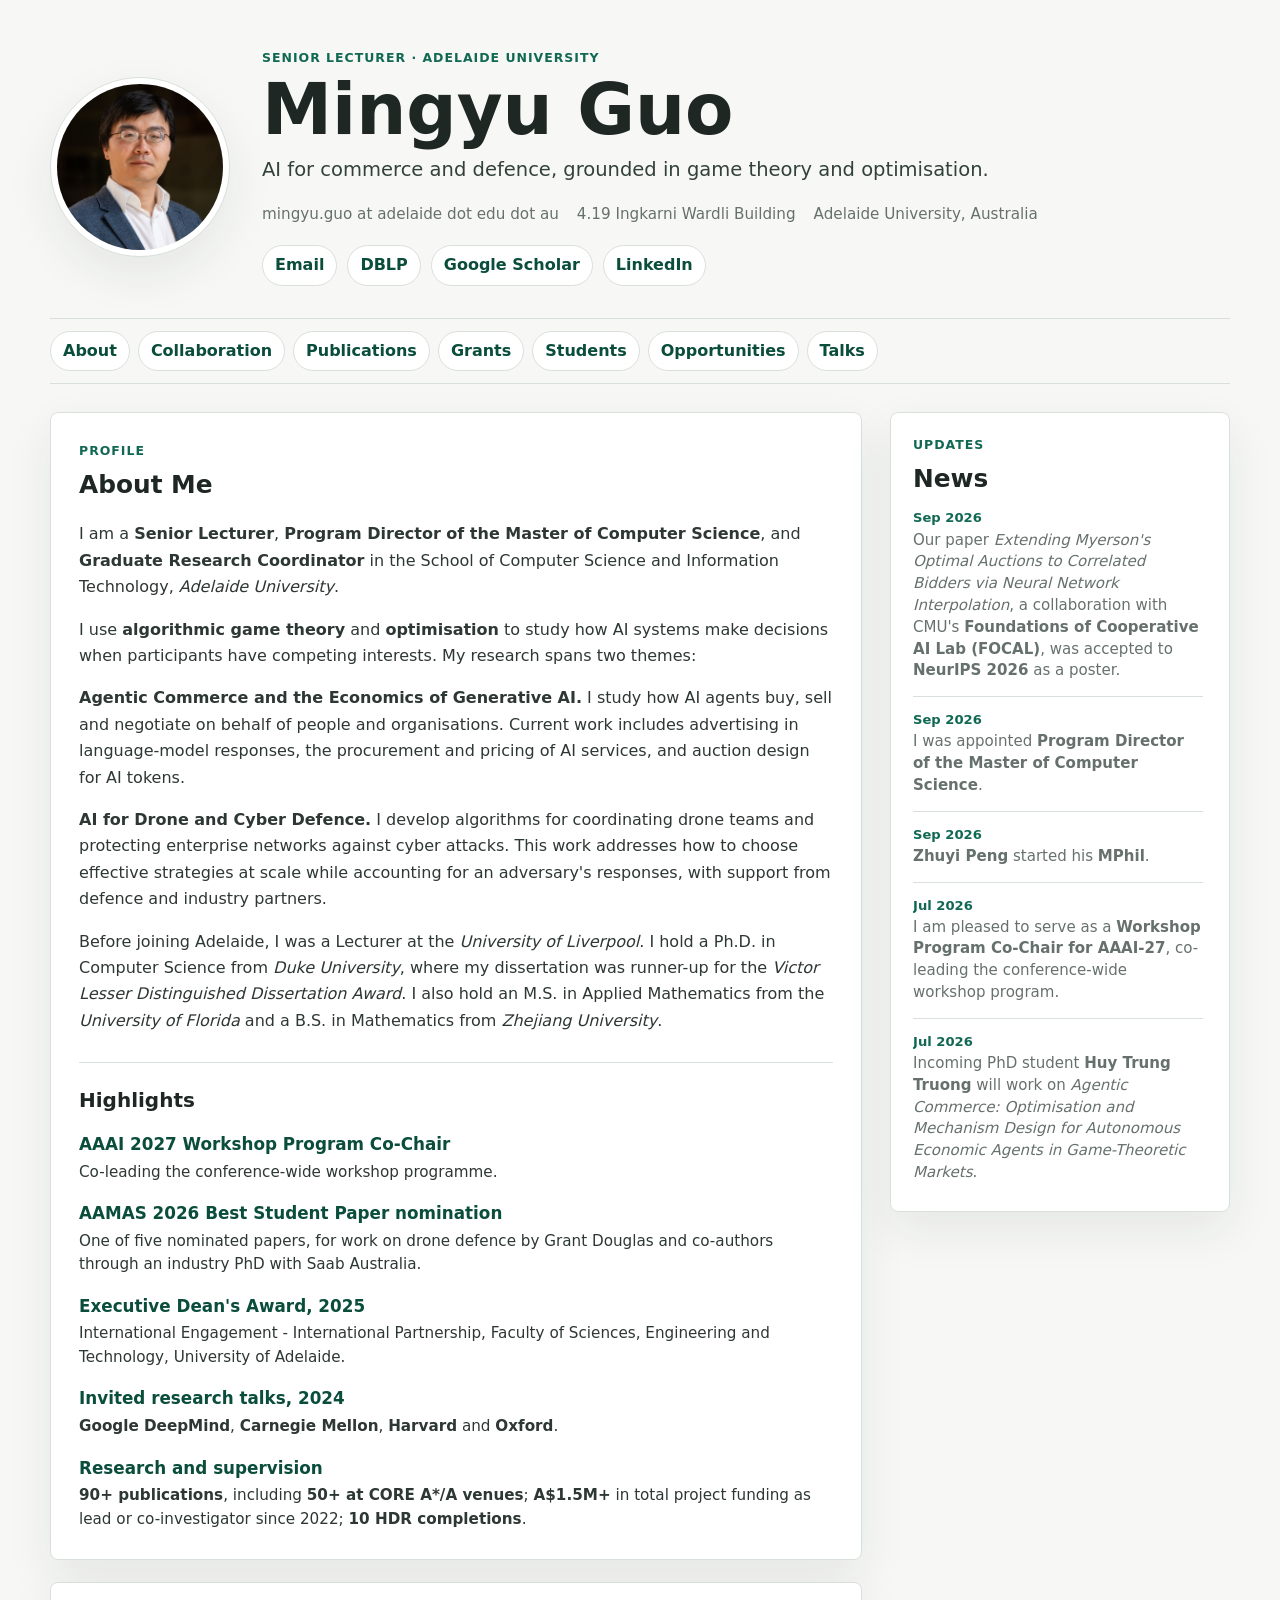
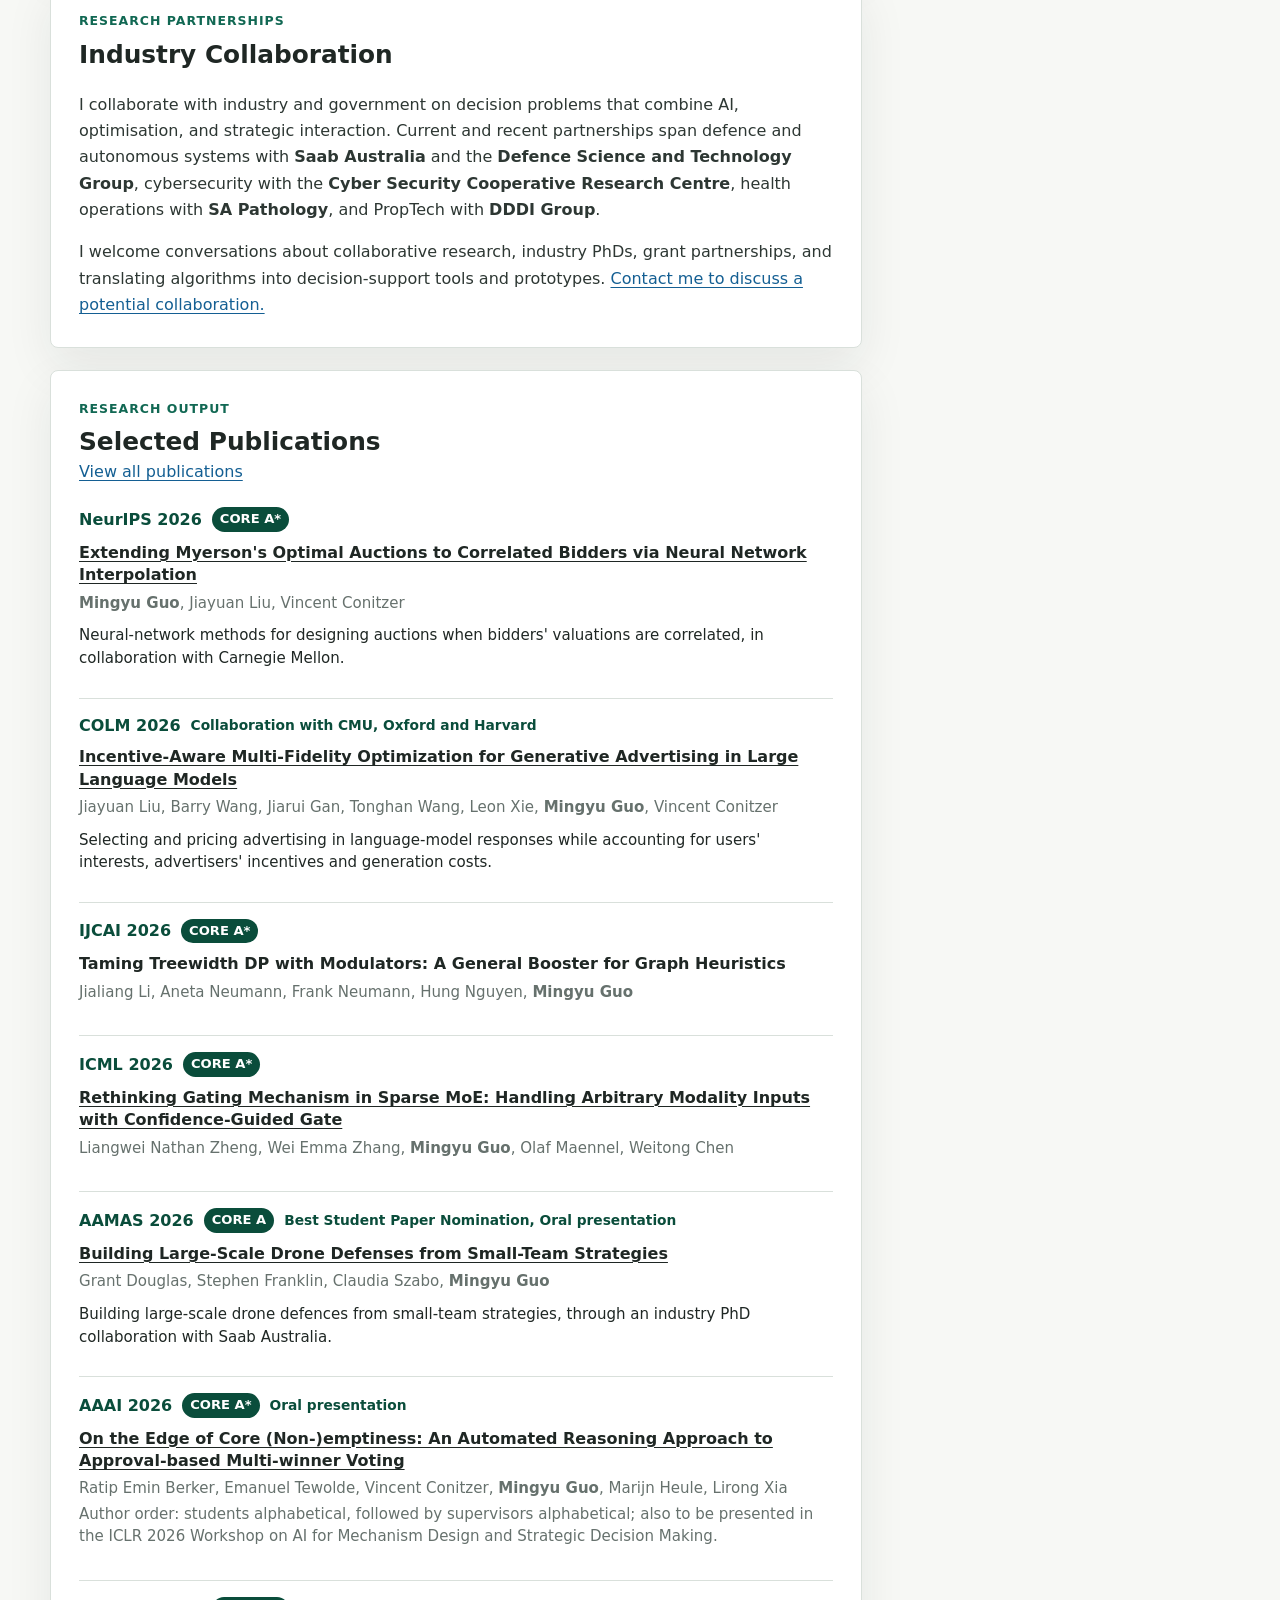
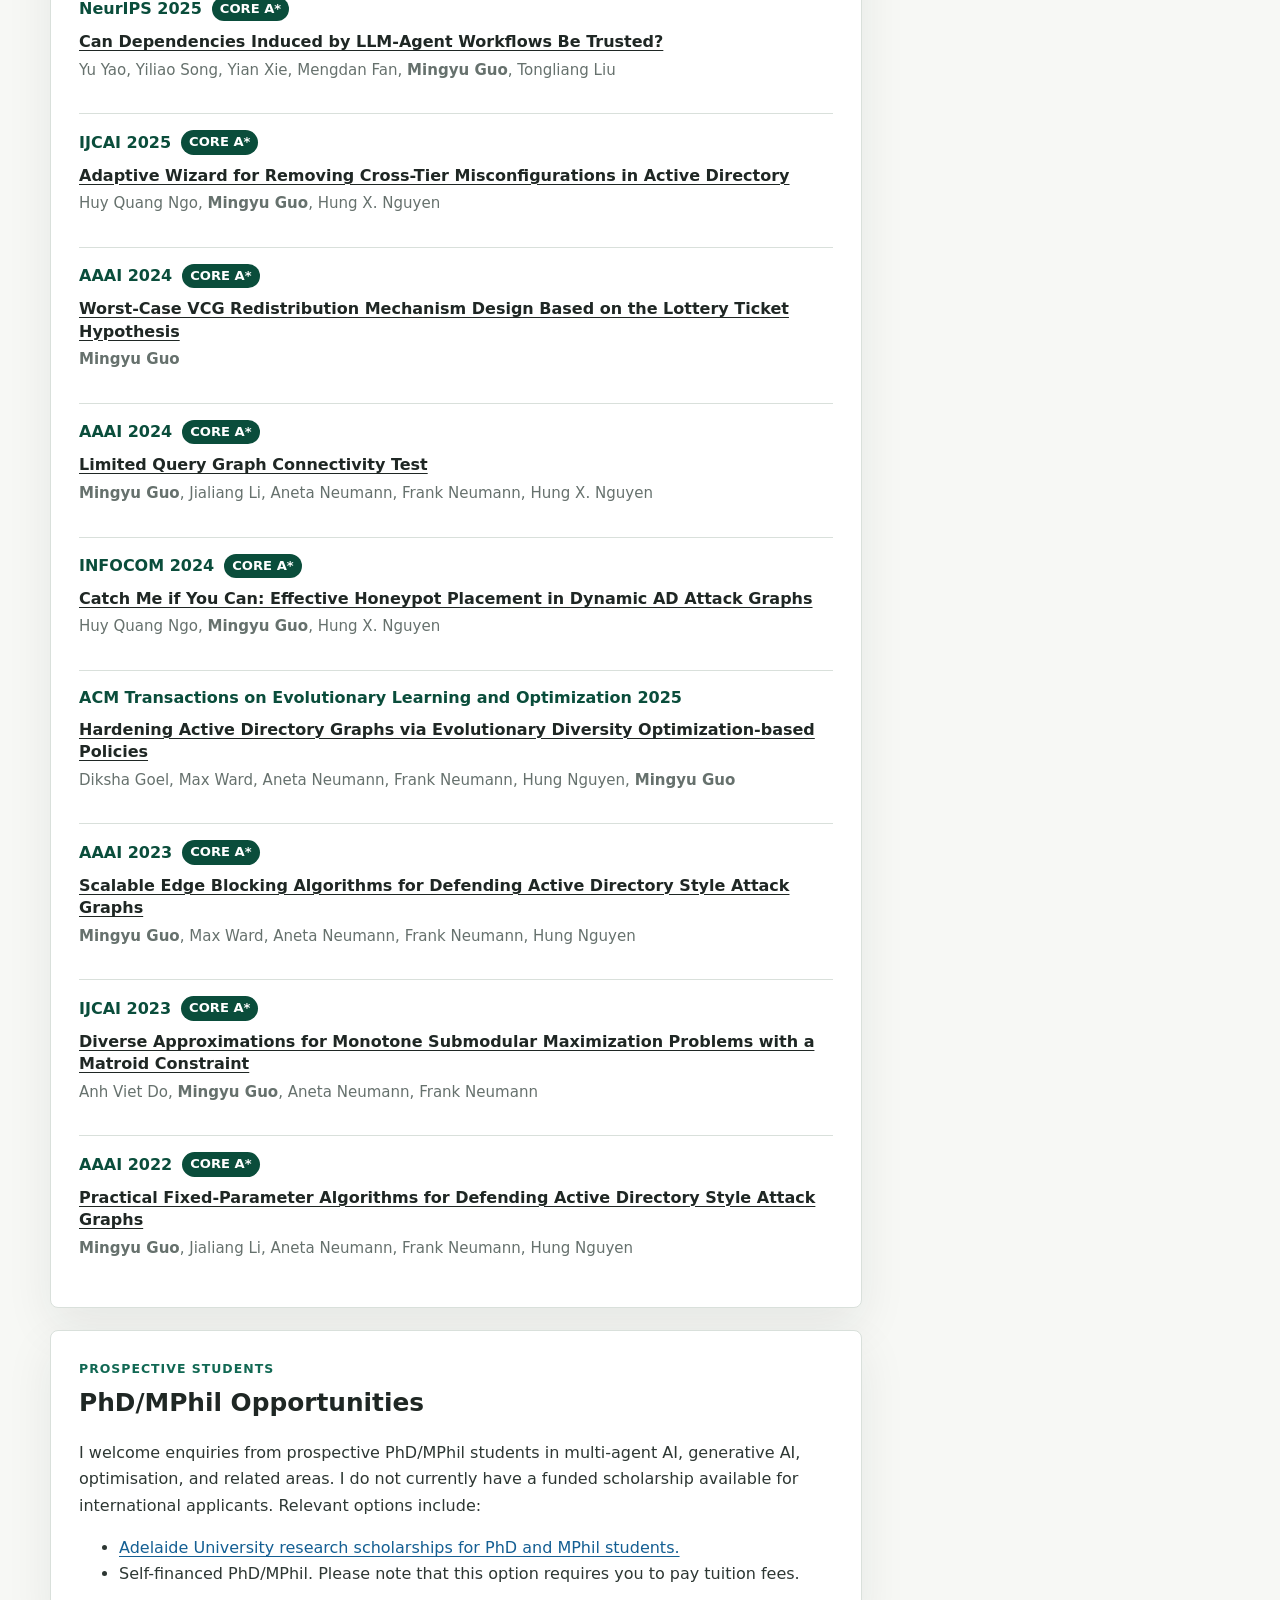
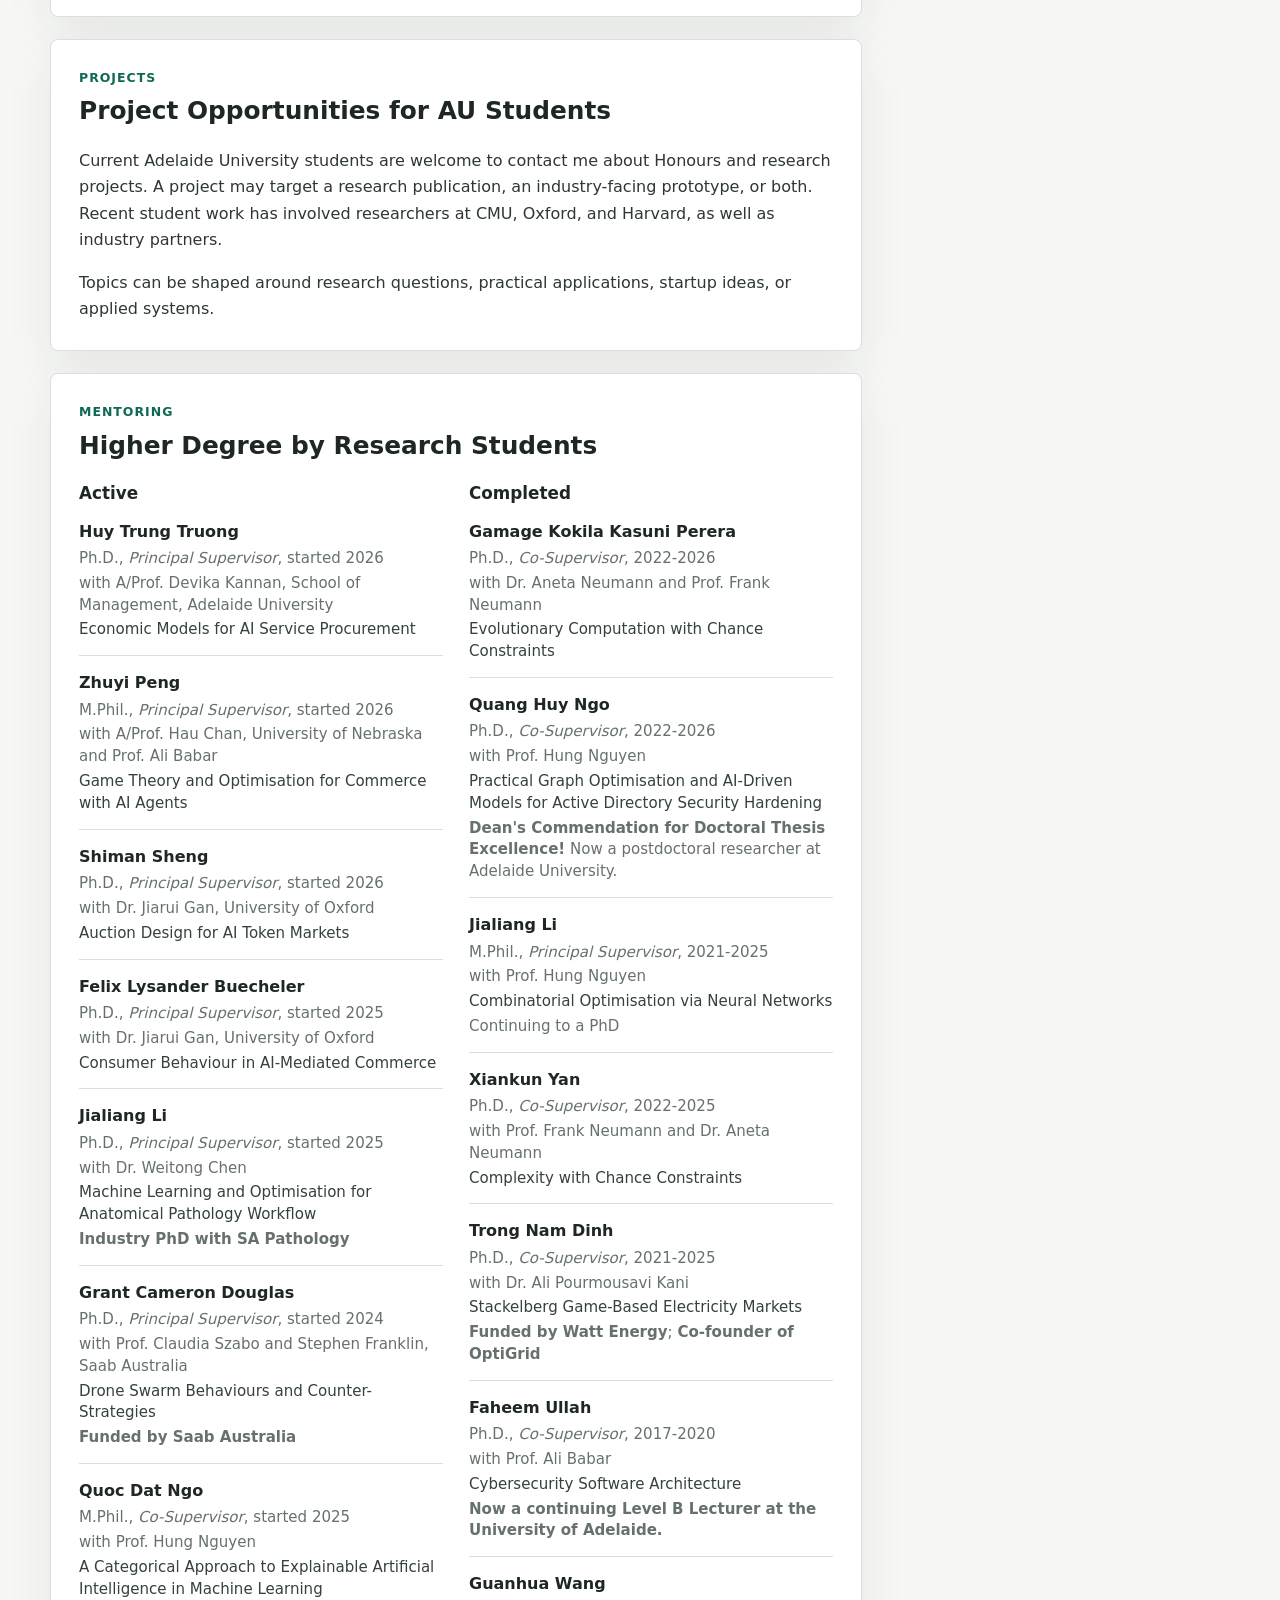
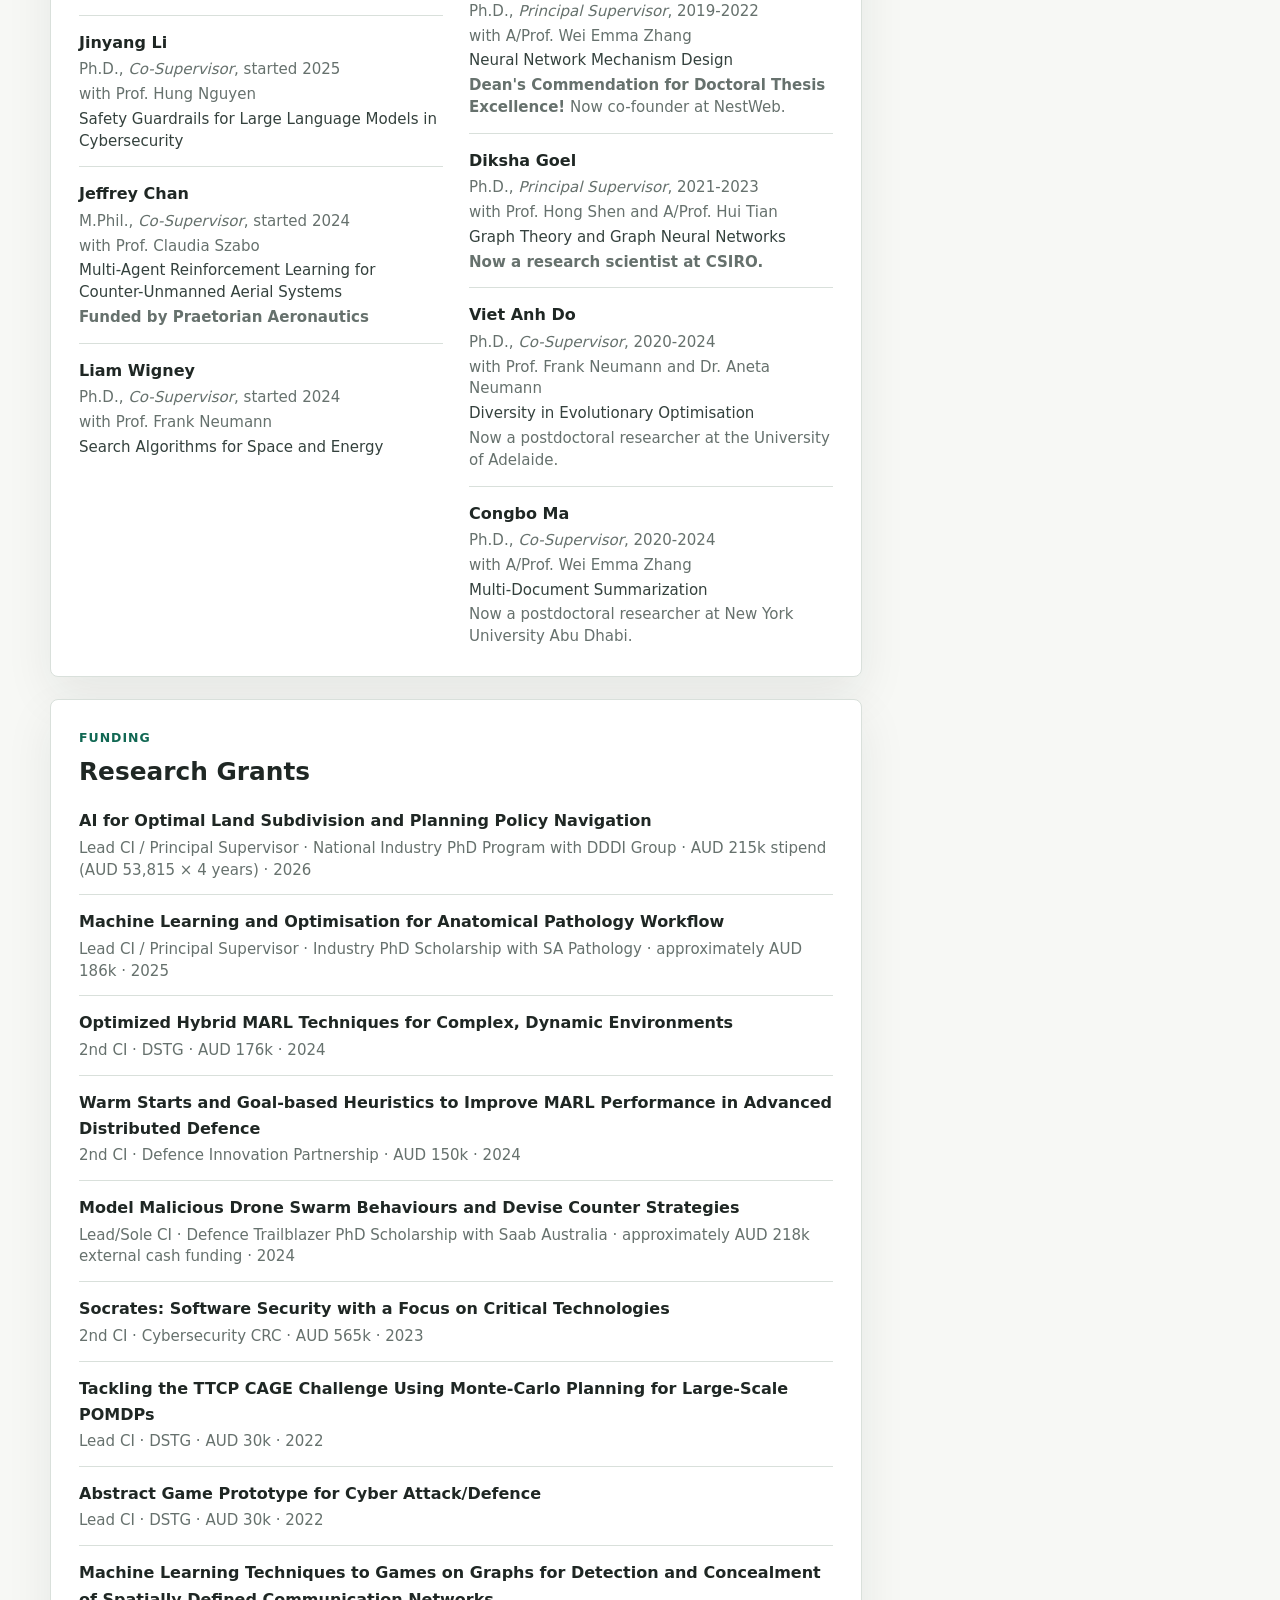
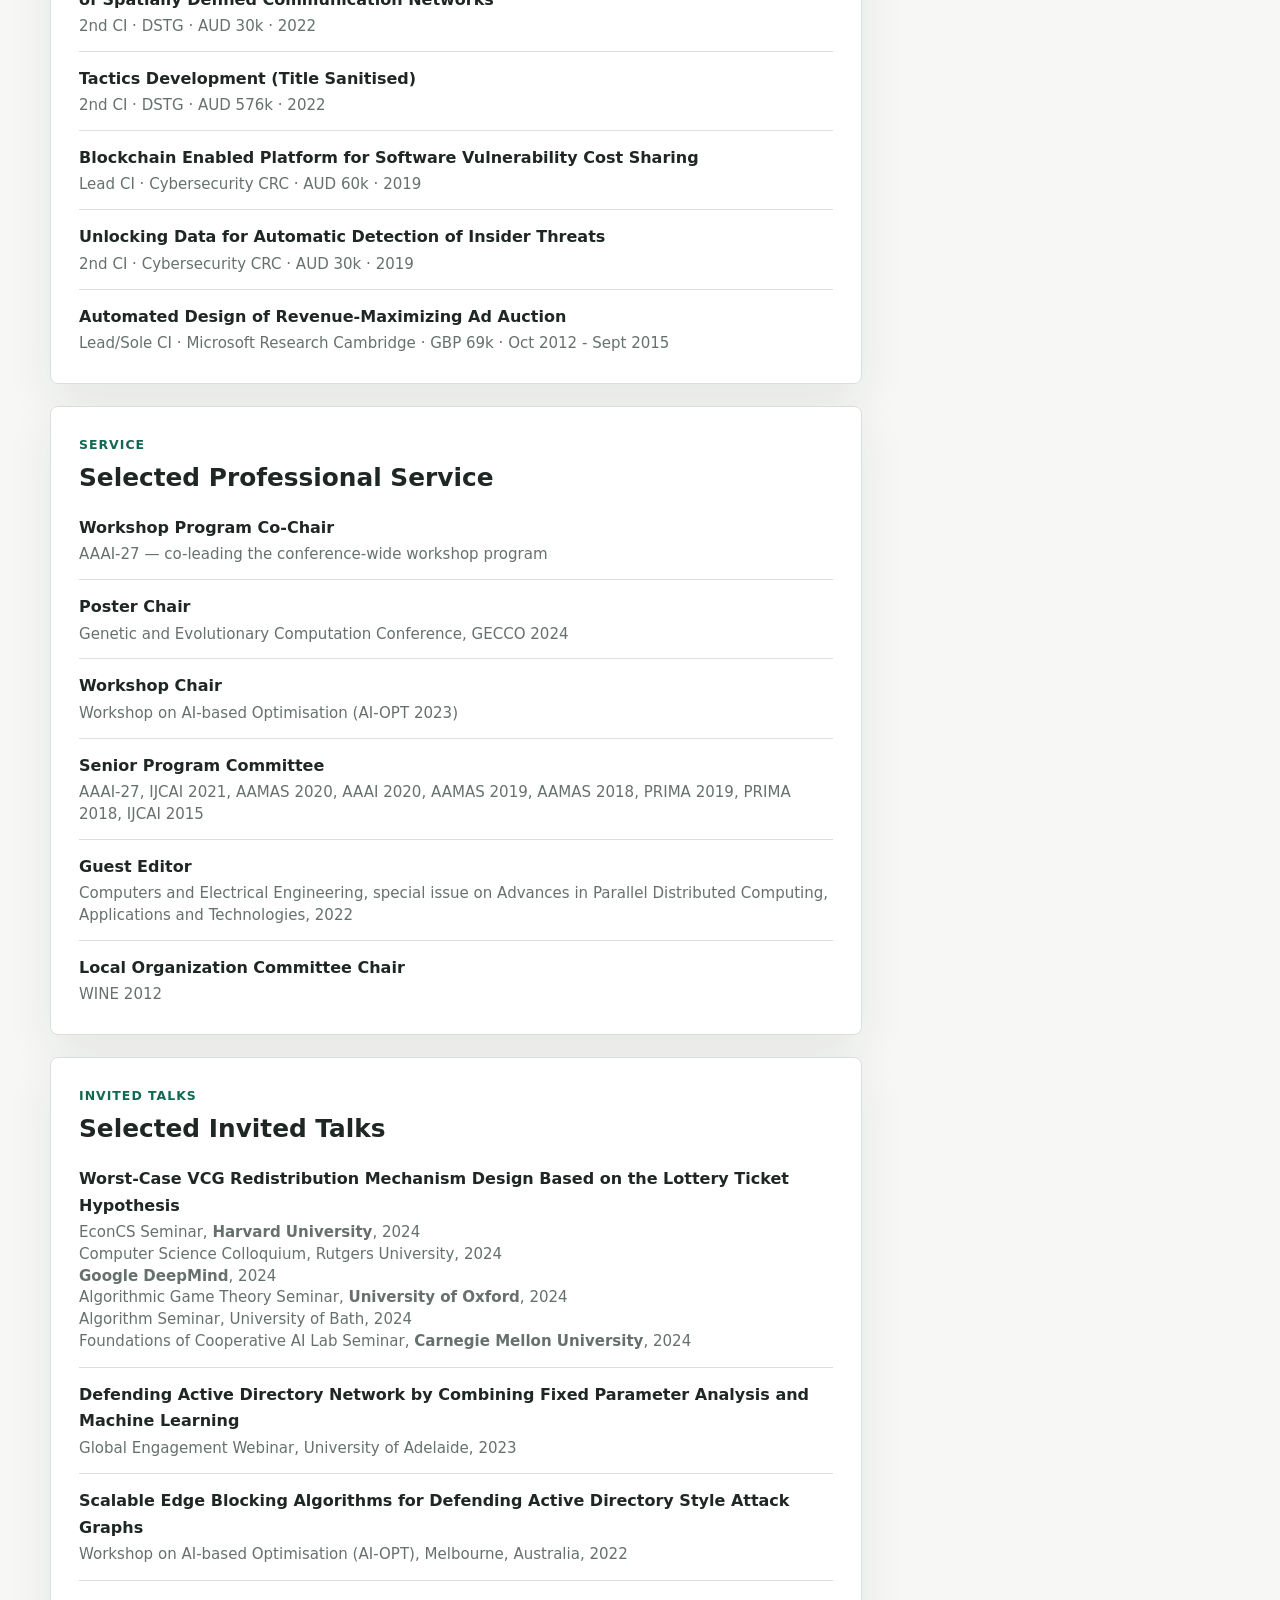
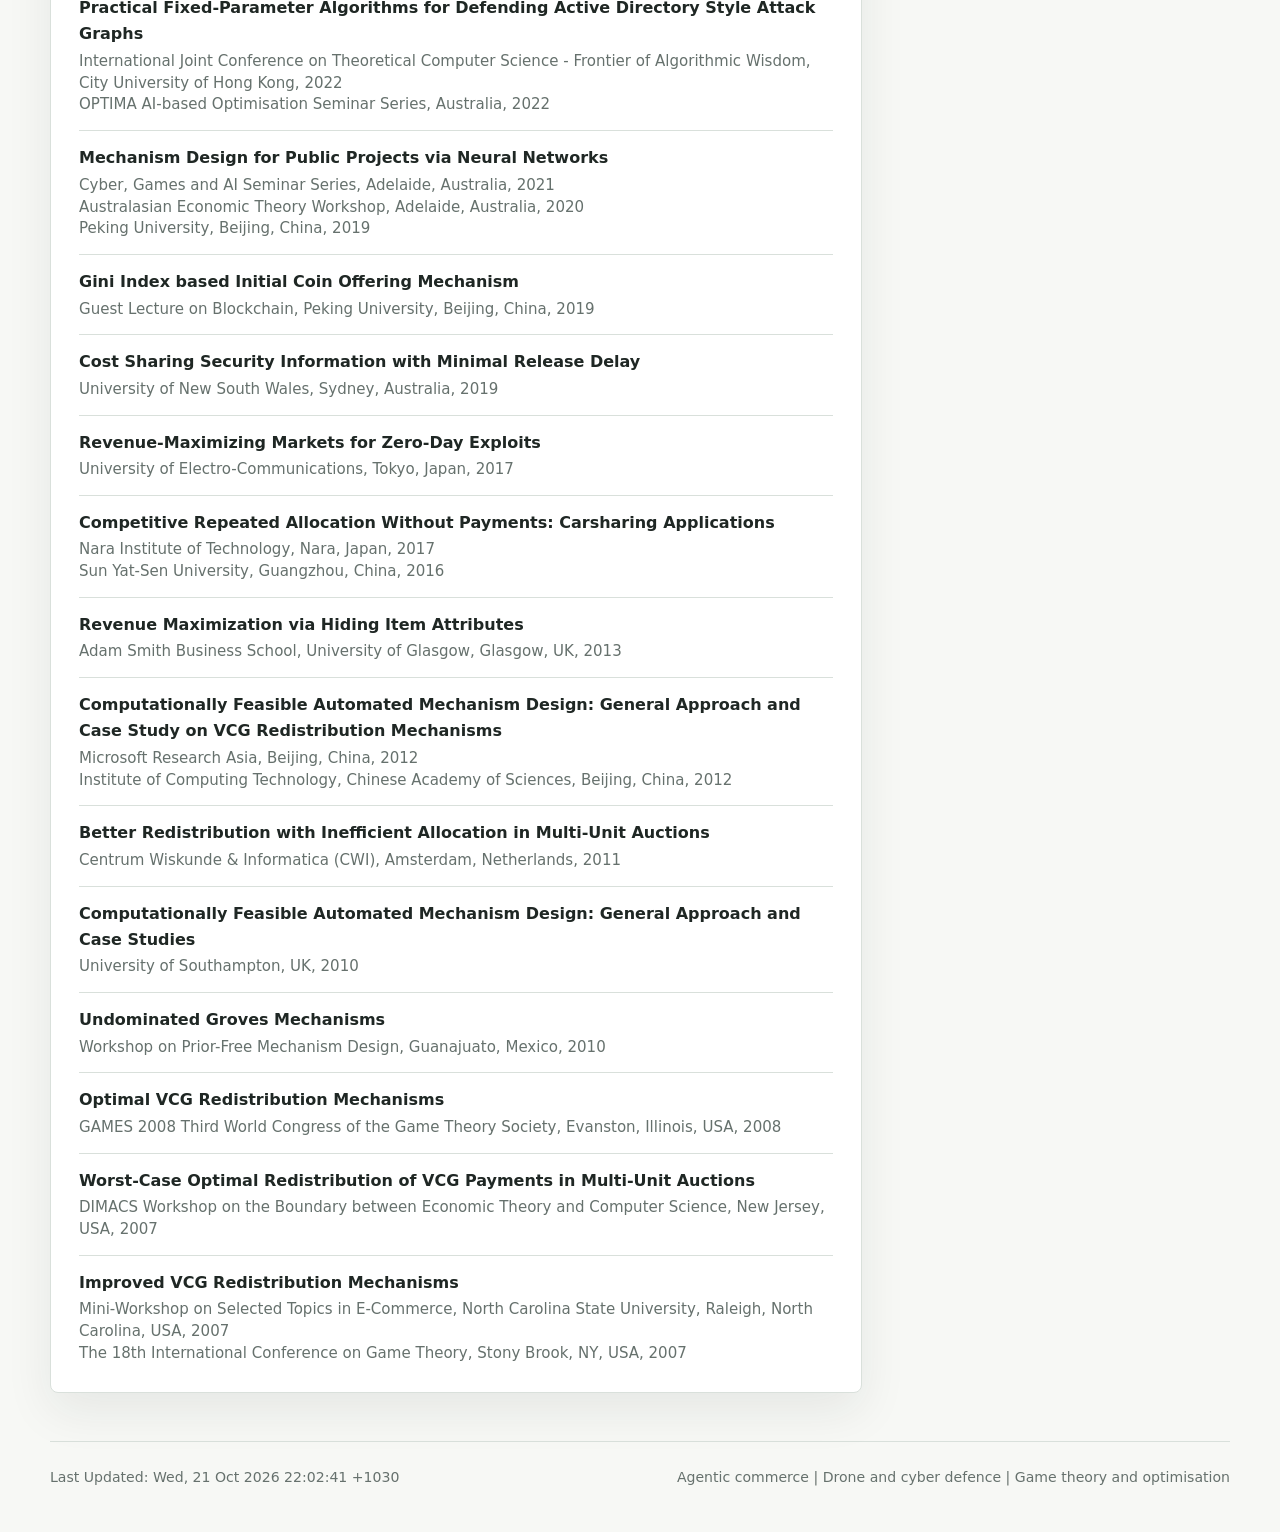
==== commit fc1aaec7: "ok" ====
--- a/index.html
+++ b/index.html
@@ -111,7 +111,7 @@
         <span class="publication-venue">NeurIPS 2026</span>
 <span class="tag">CORE A*</span>      </div>
       <p class="publication-title">
-Extending Myerson&#39;s Optimal Auctions to Correlated Bidders via Neural Network Interpolation      </p>
+<a href="https://arxiv.org/abs/2610.24240">Extending Myerson&#39;s Optimal Auctions to Correlated Bidders via Neural Network Interpolation</a>      </p>
       <p class="publication-authors"><strong>Mingyu Guo</strong>, Jiayuan Liu, Vincent Conitzer</p>
 <p class="publication-summary">Neural-network methods for designing auctions when bidders&#39; valuations are correlated, in collaboration with Carnegie Mellon.</p>    </div>
   </li>
@@ -878,7 +878,7 @@
     </main>
 
     <footer class="site-footer">
-      <span>Last Updated: Wed, 21 Oct 2026 20:22:25 +1030</span>
+      <span>Last Updated: Wed, 21 Oct 2026 22:02:41 +1030</span>
       <span>Agentic commerce | Drone and cyber defence | Game theory and optimisation</span>
     </footer>
   </div>
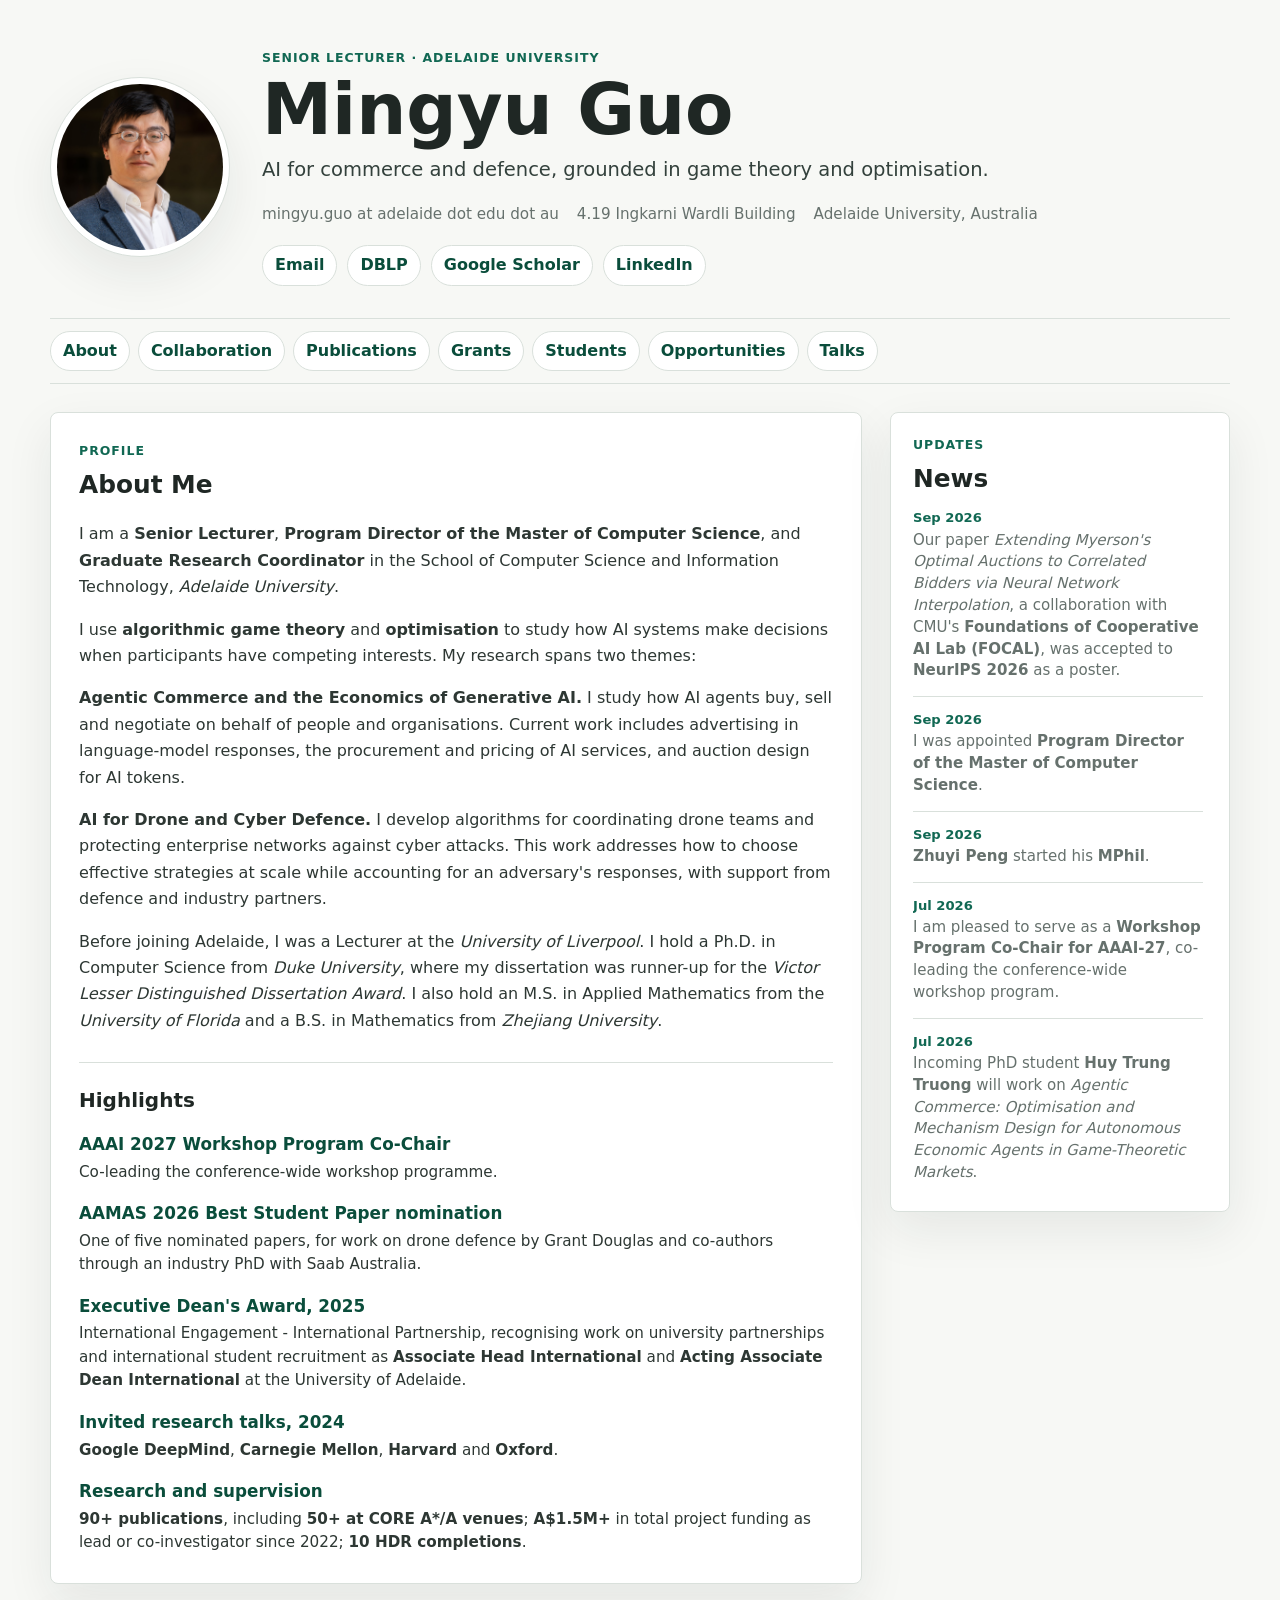
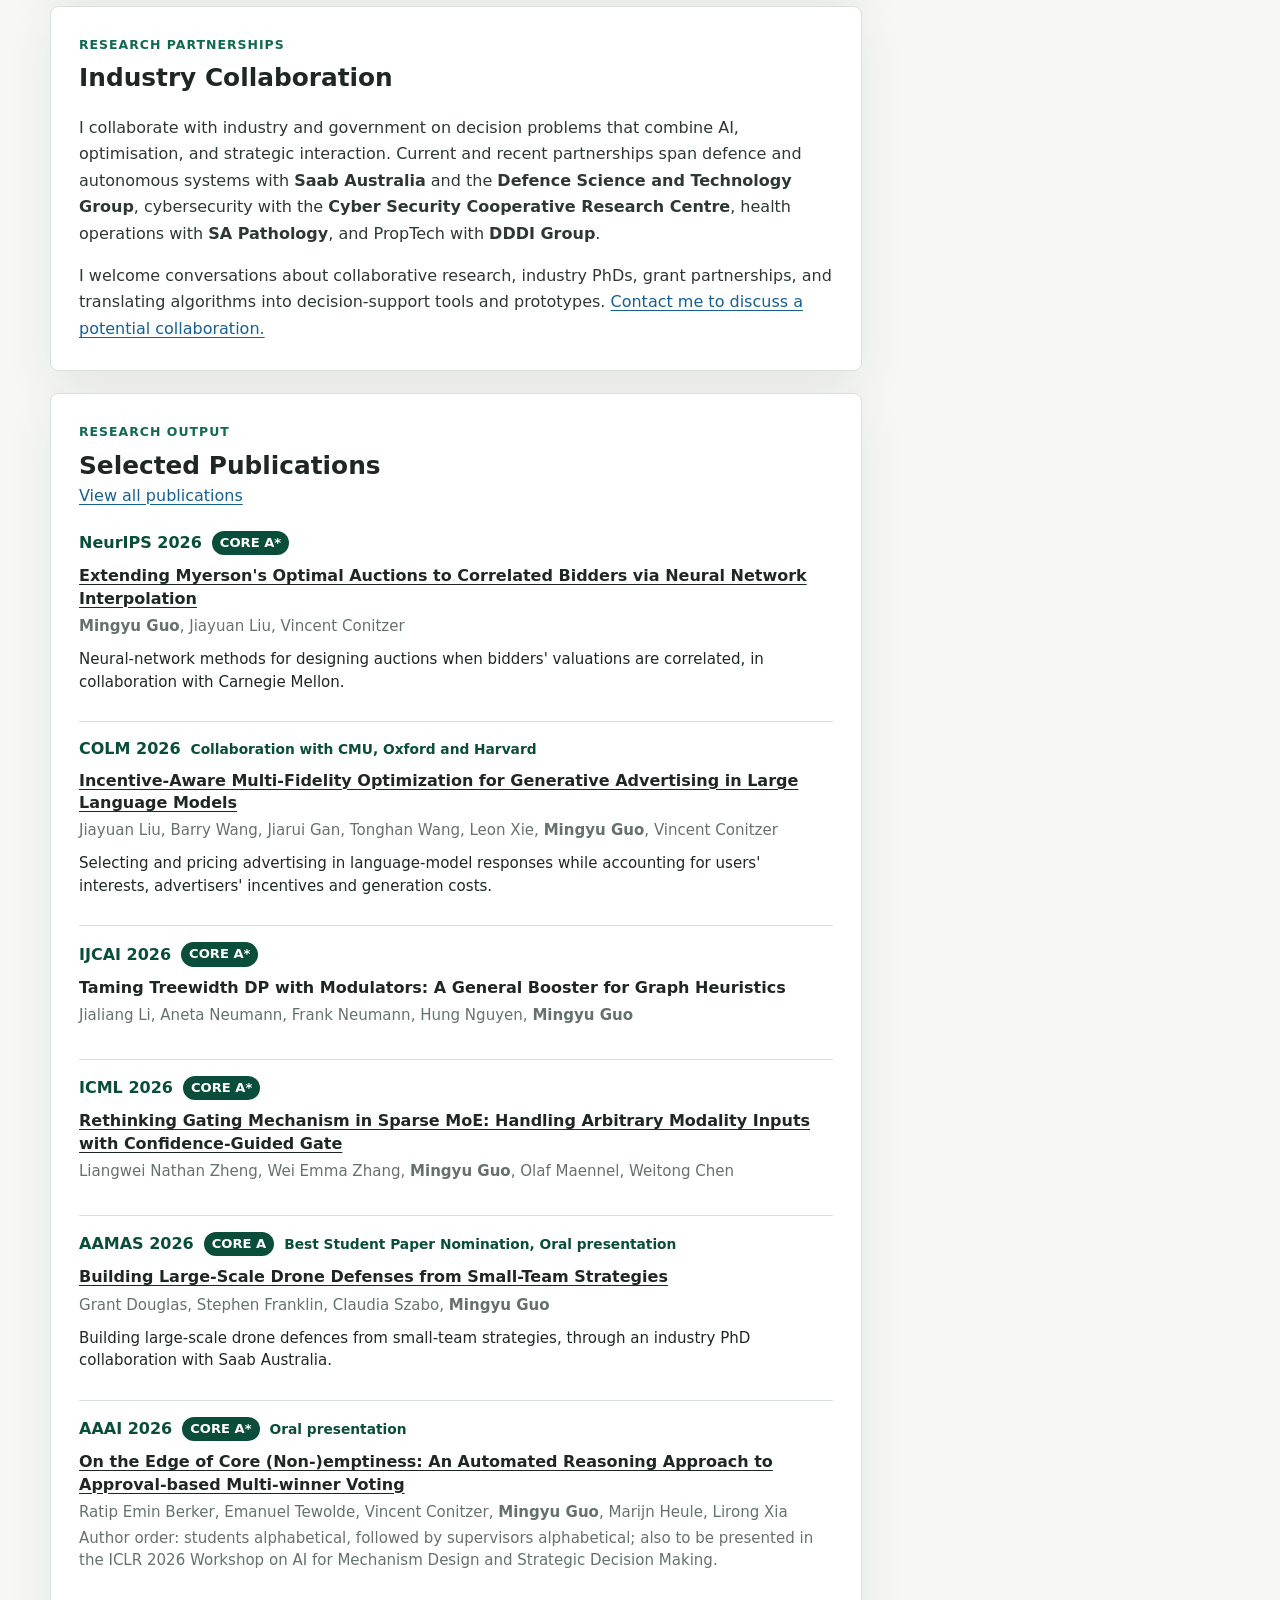
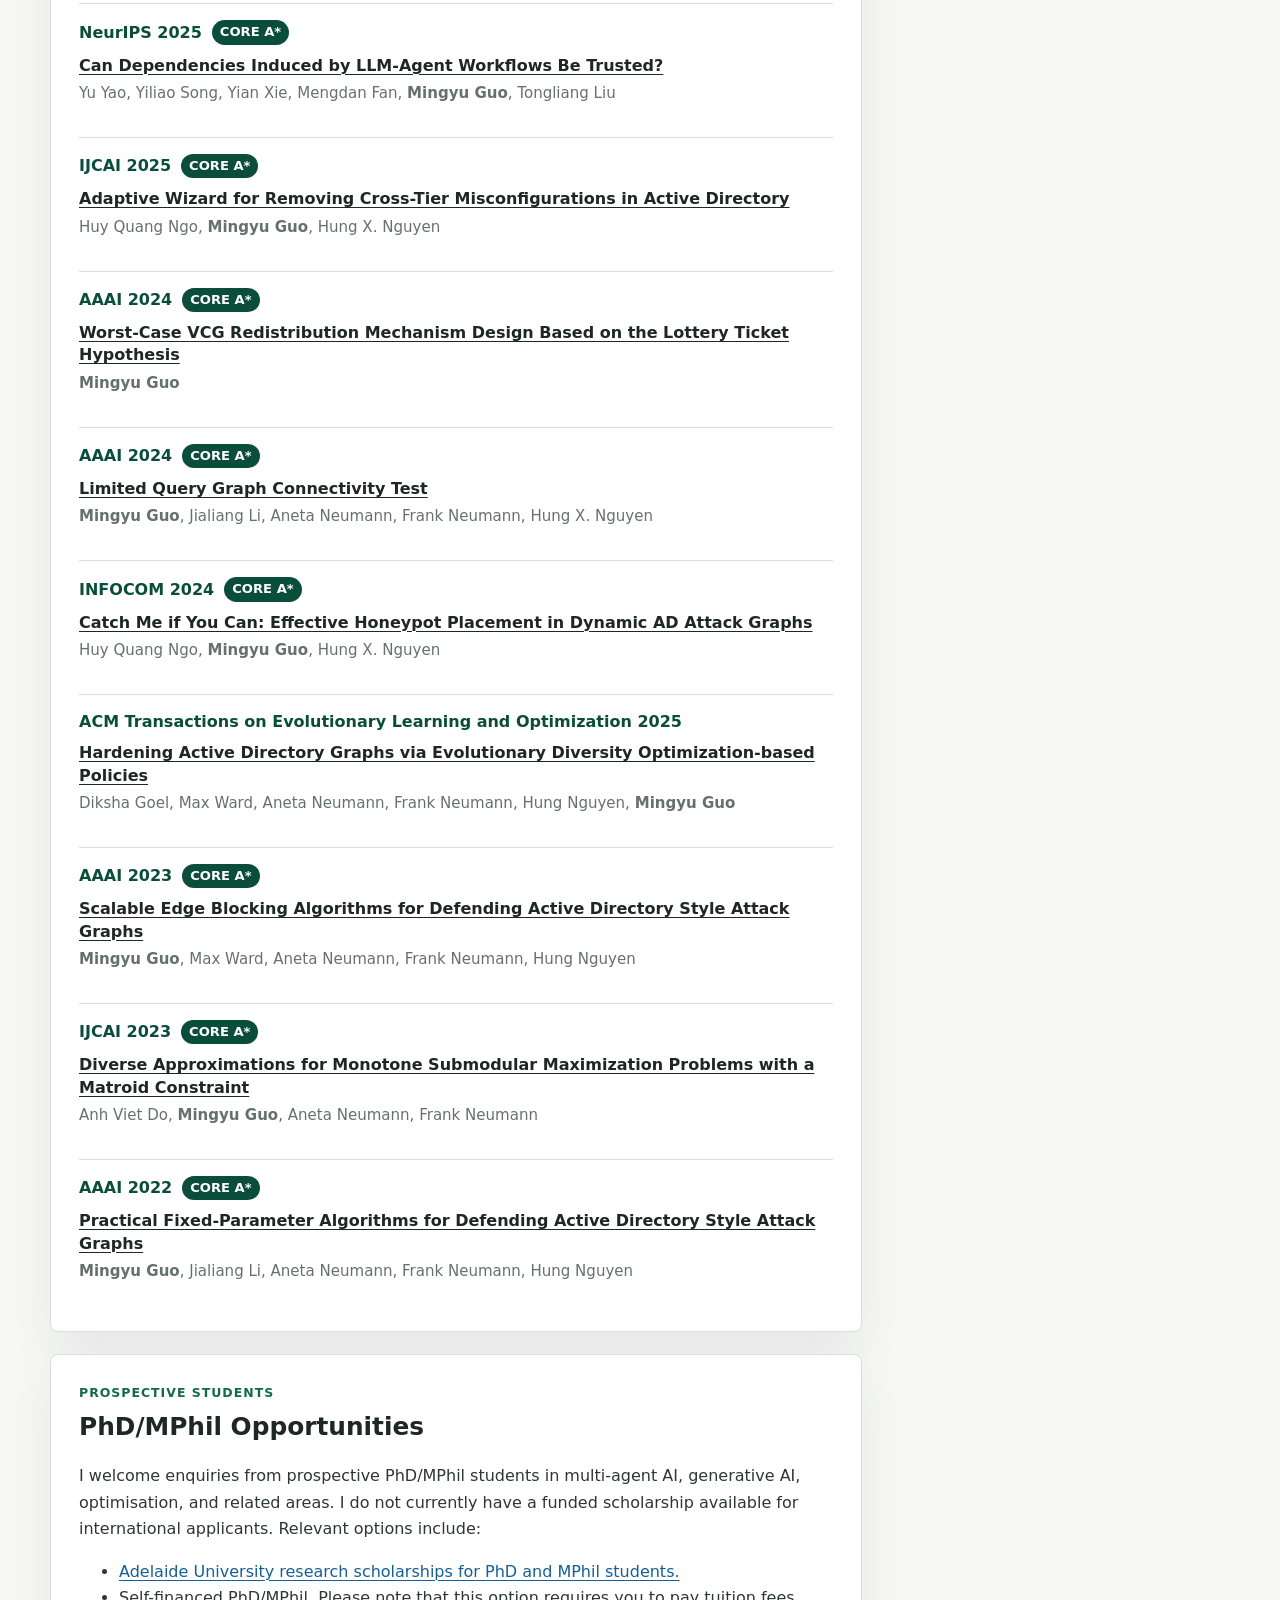
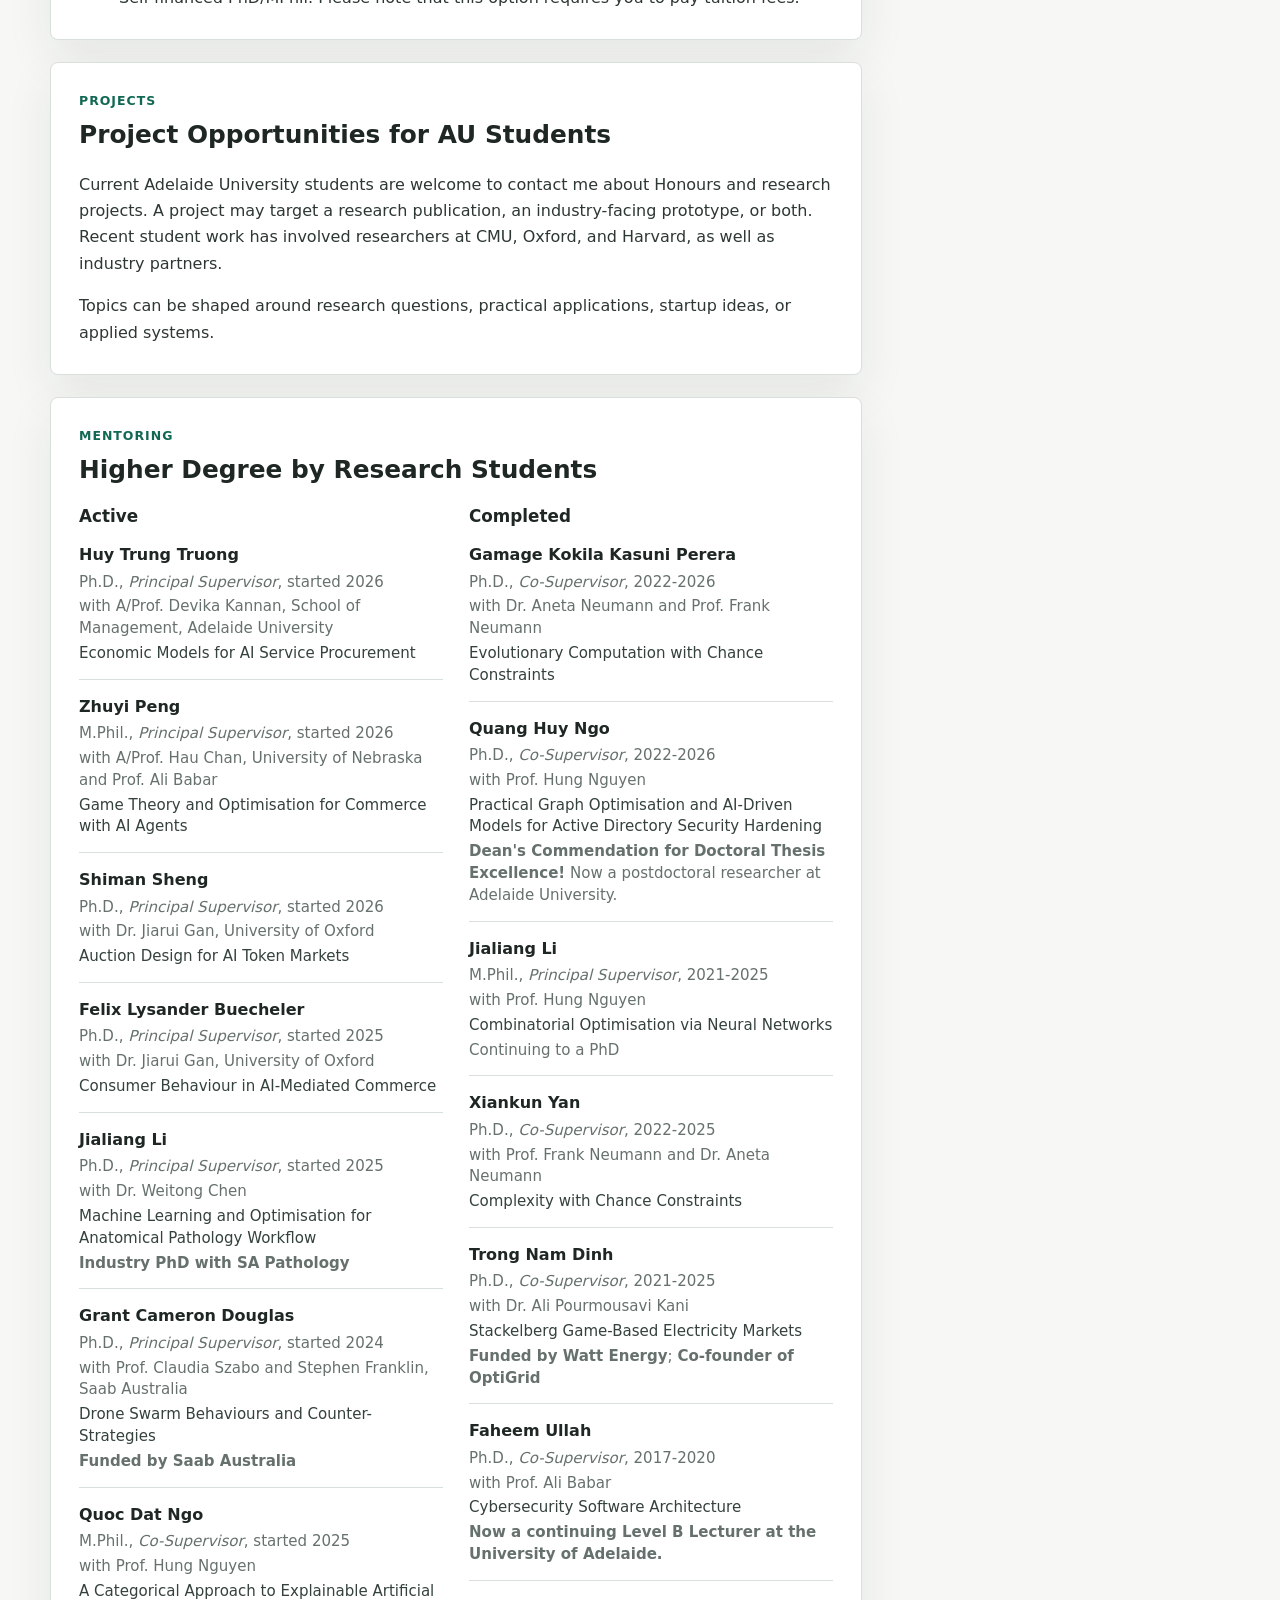
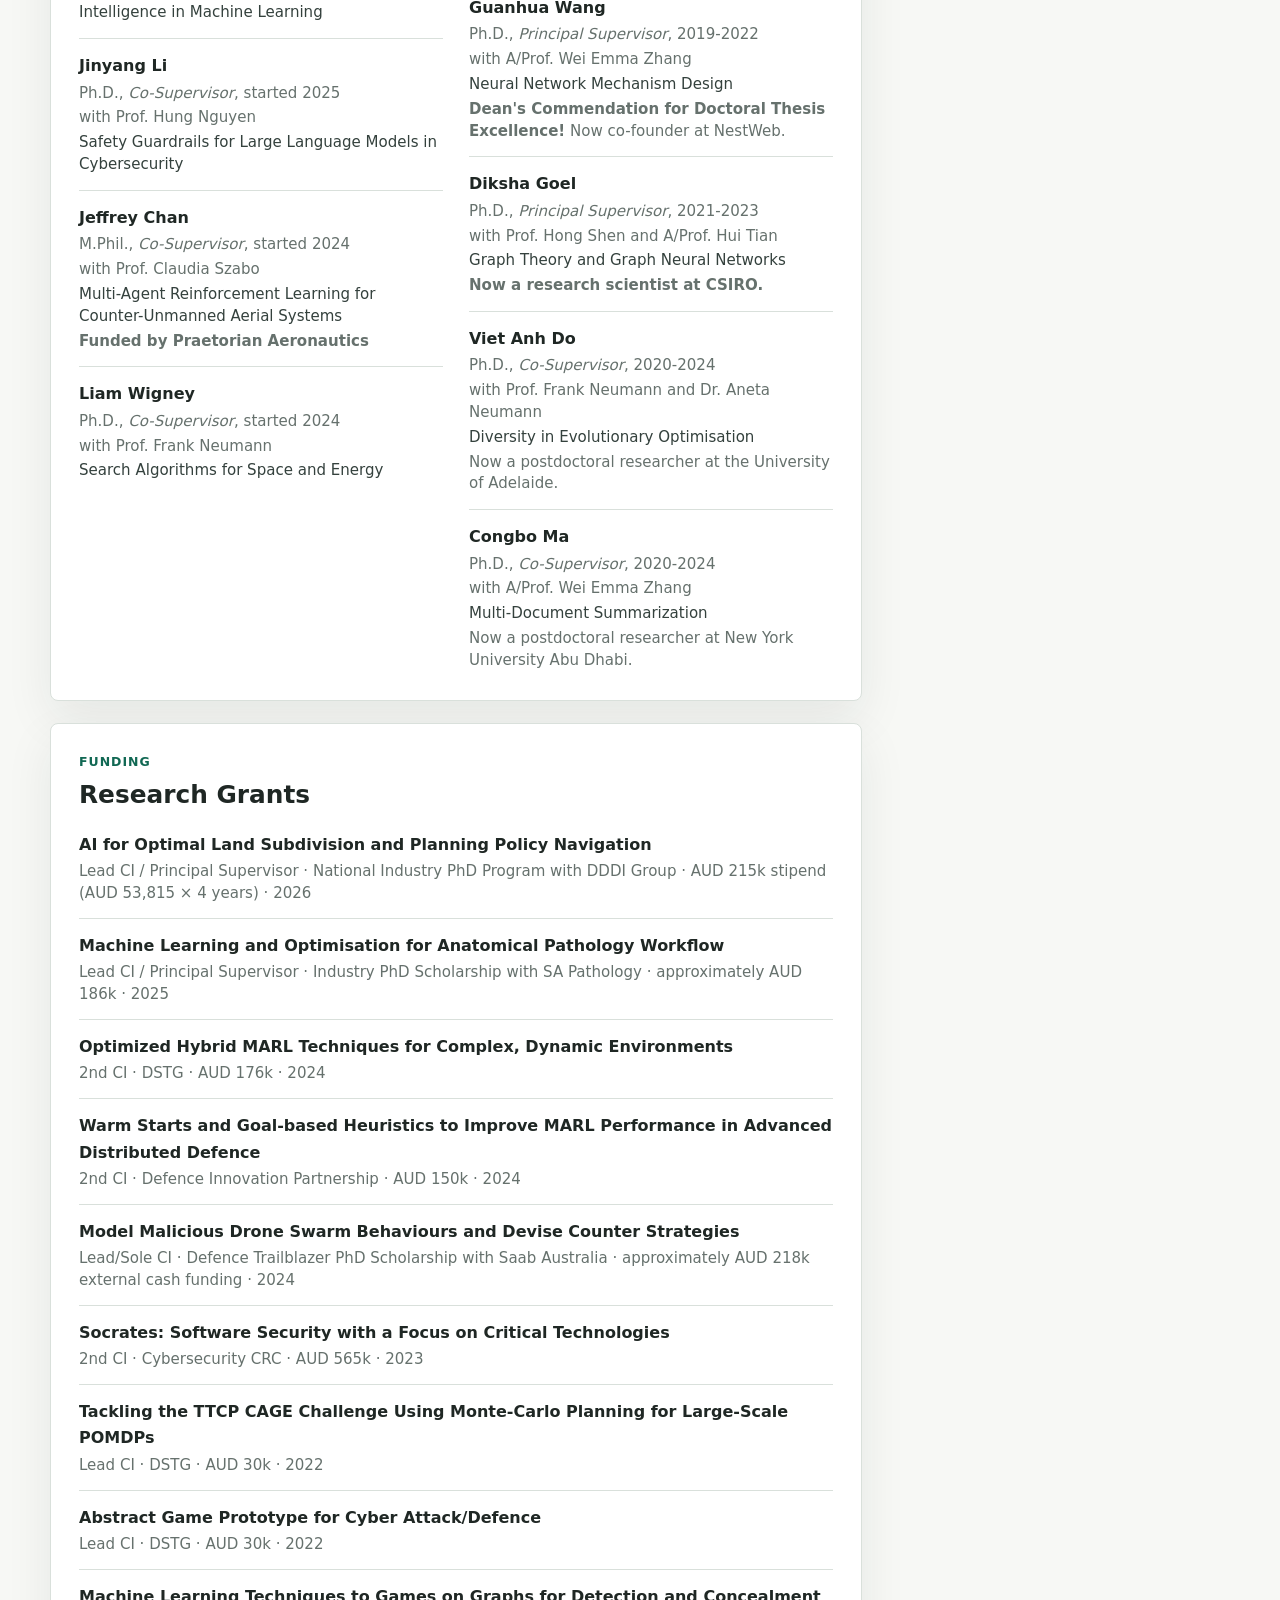
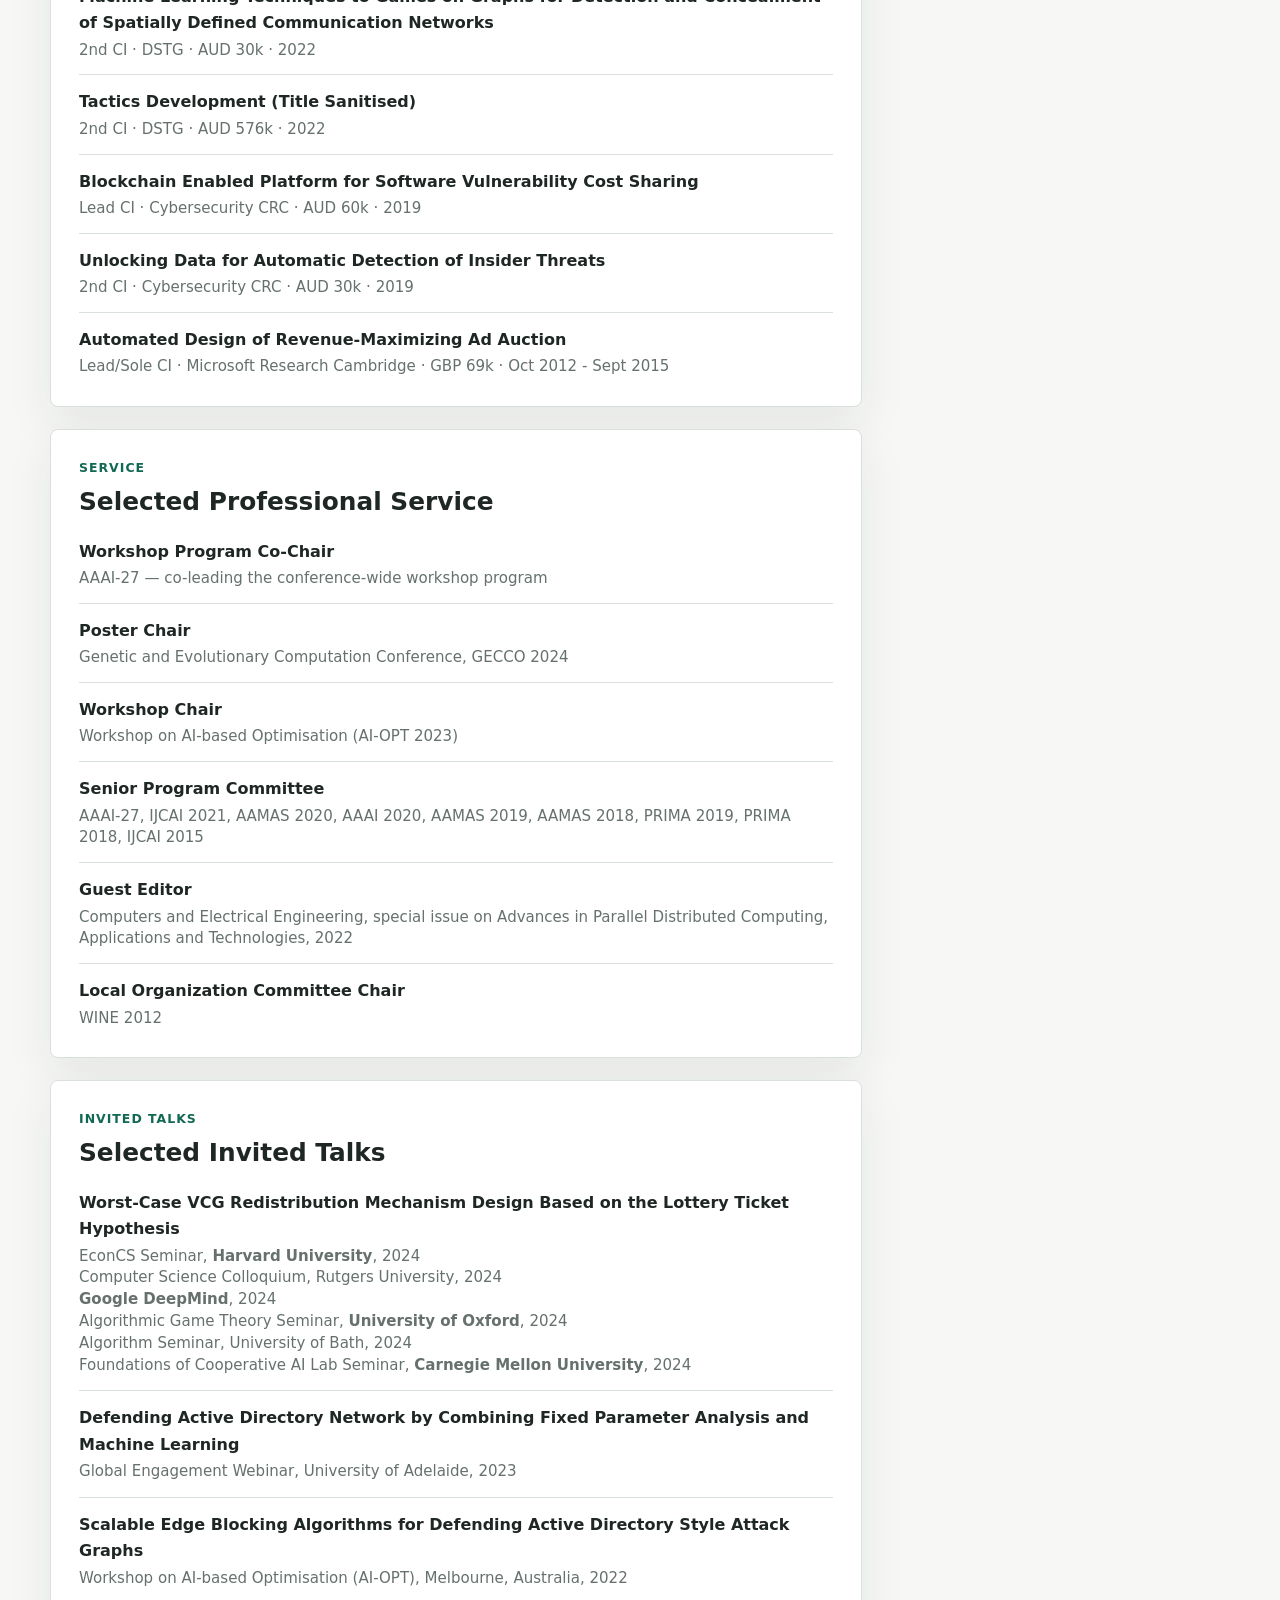
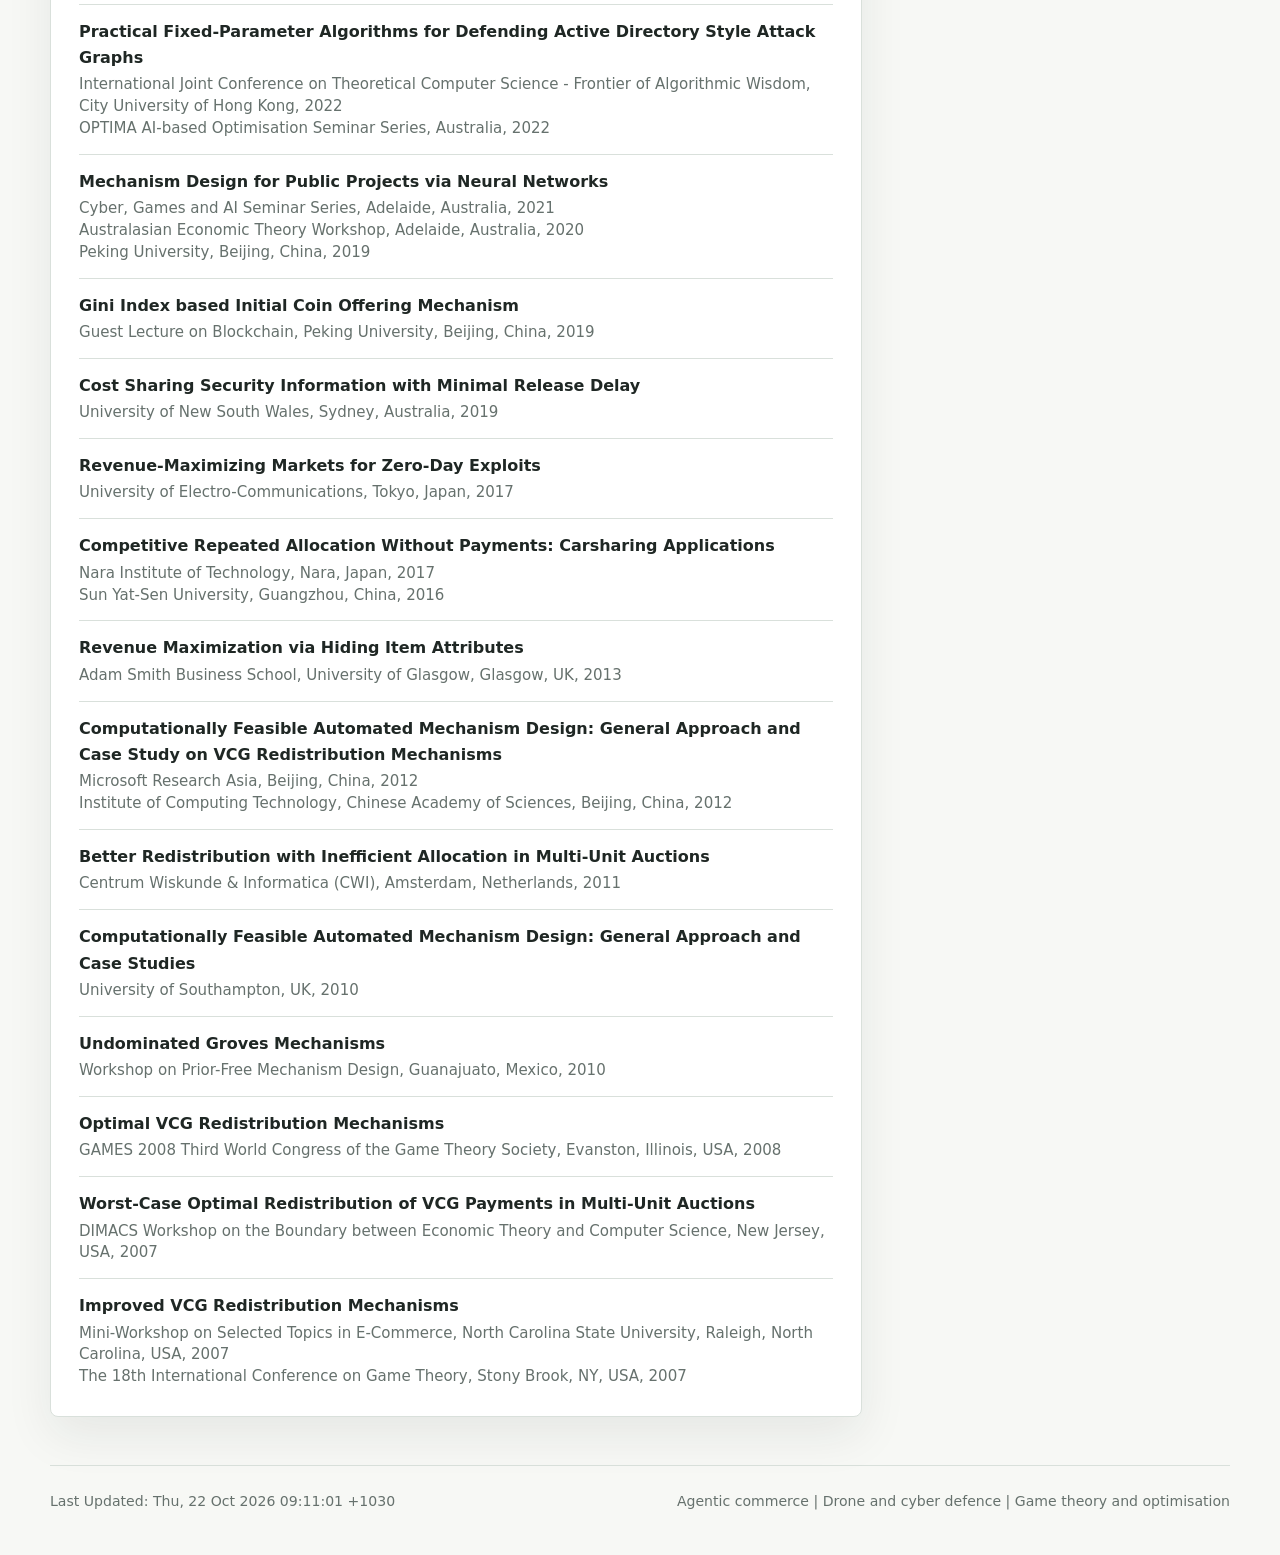
==== commit aa1ed753: "Clarify international engagement award roles" ====
--- a/index.html
+++ b/index.html
@@ -73,7 +73,7 @@
               </li>
               <li>
                 <strong class="highlight-title">Executive Dean&#39;s Award, 2025</strong>
-                <span class="highlight-detail">International Engagement - International Partnership, Faculty of Sciences, Engineering and Technology, University of Adelaide.</span>
+                <span class="highlight-detail">International Engagement - International Partnership, recognising work on university partnerships and international student recruitment as <strong>Associate Head International</strong> and <strong>Acting Associate Dean International</strong> at the University of Adelaide.</span>
               </li>
               <li>
                 <strong class="highlight-title">Invited research talks, 2024</strong>
@@ -878,7 +878,7 @@
     </main>
 
     <footer class="site-footer">
-      <span>Last Updated: Wed, 21 Oct 2026 22:02:41 +1030</span>
+      <span>Last Updated: Thu, 22 Oct 2026 09:11:01 +1030</span>
       <span>Agentic commerce | Drone and cyber defence | Game theory and optimisation</span>
     </footer>
   </div>
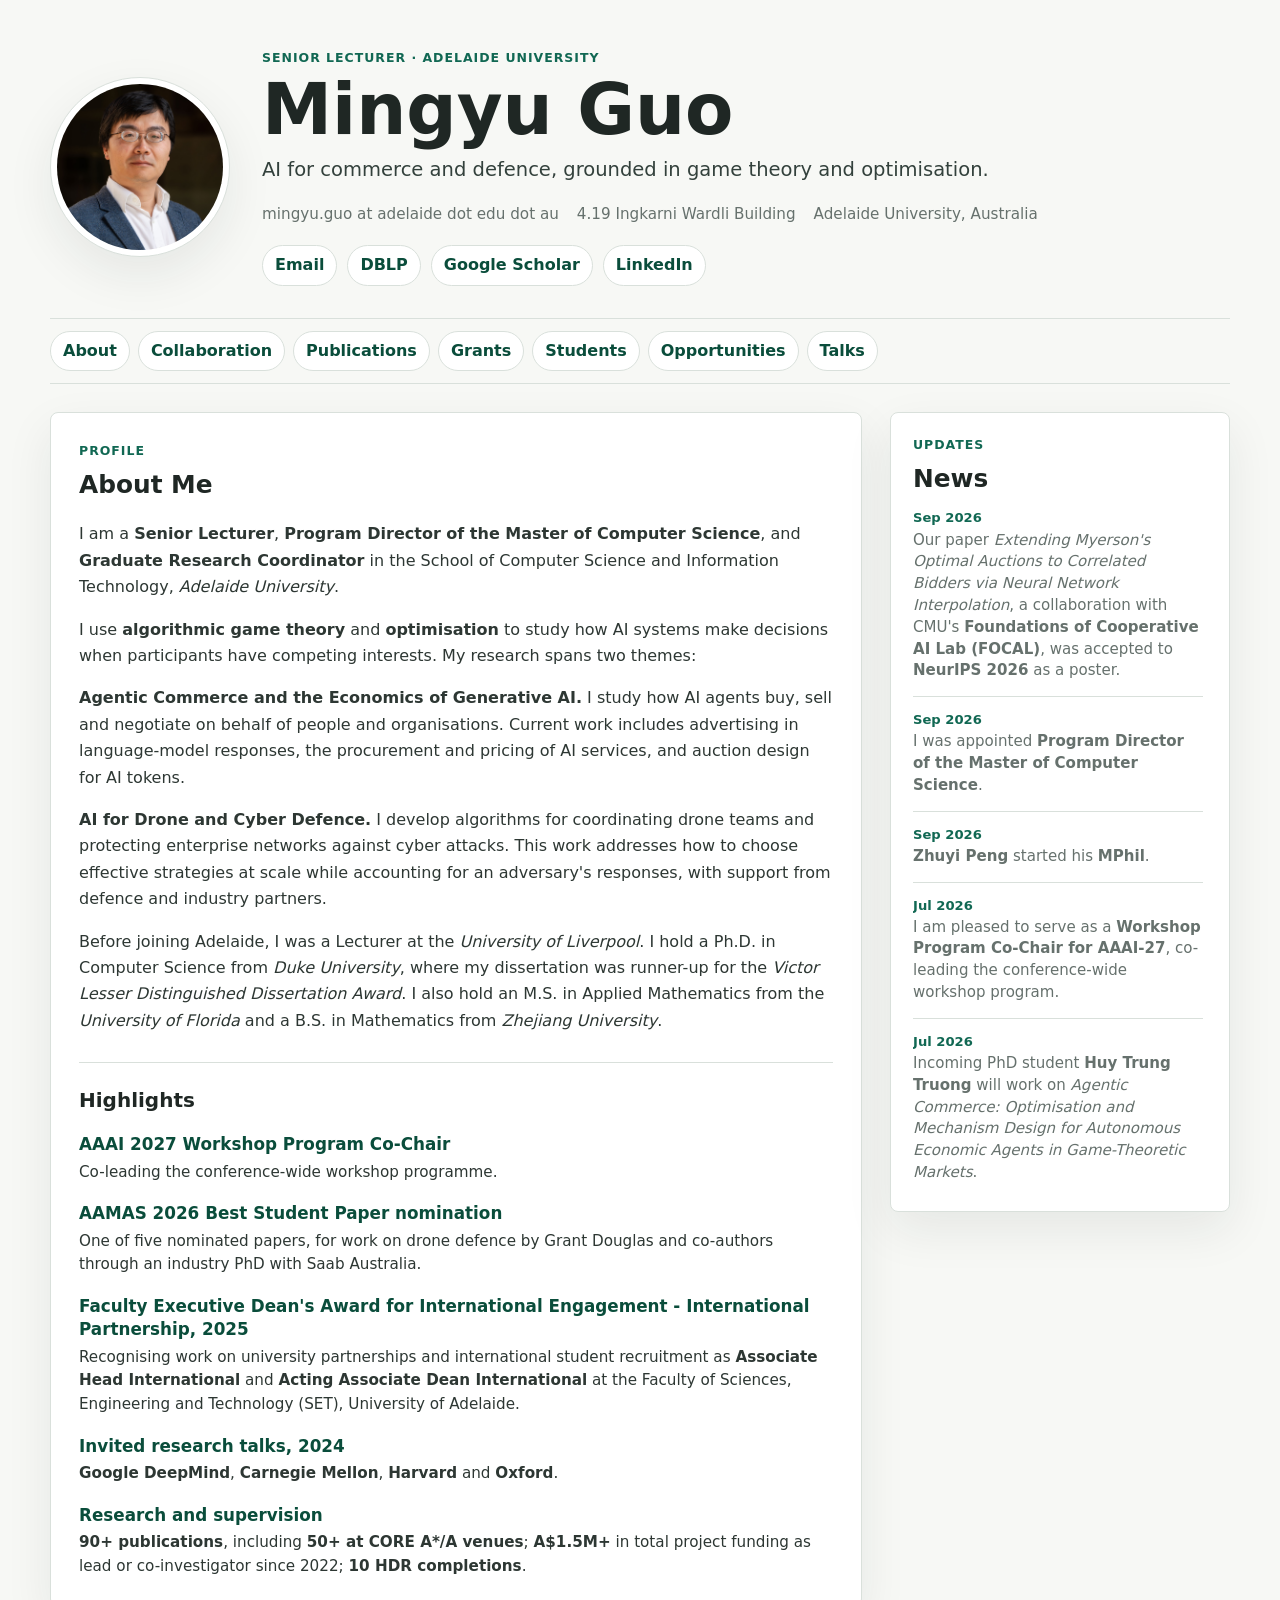
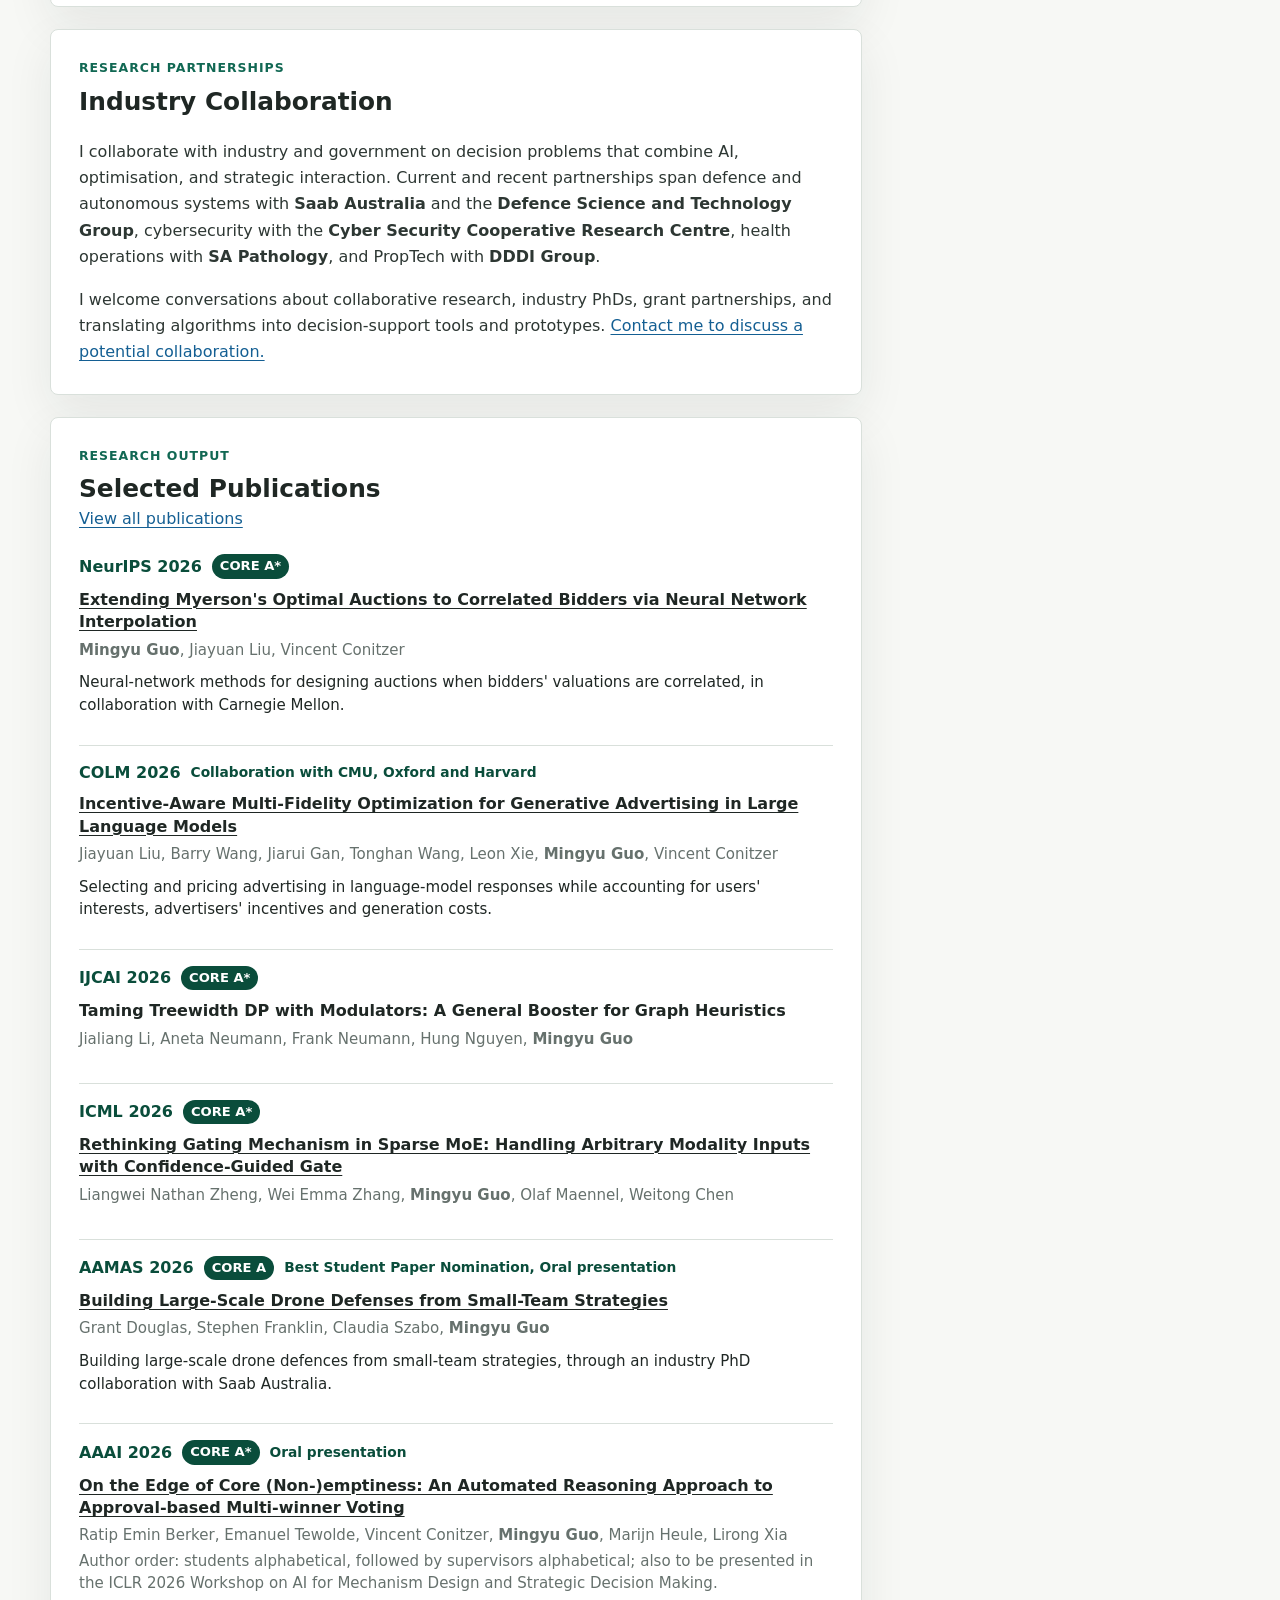
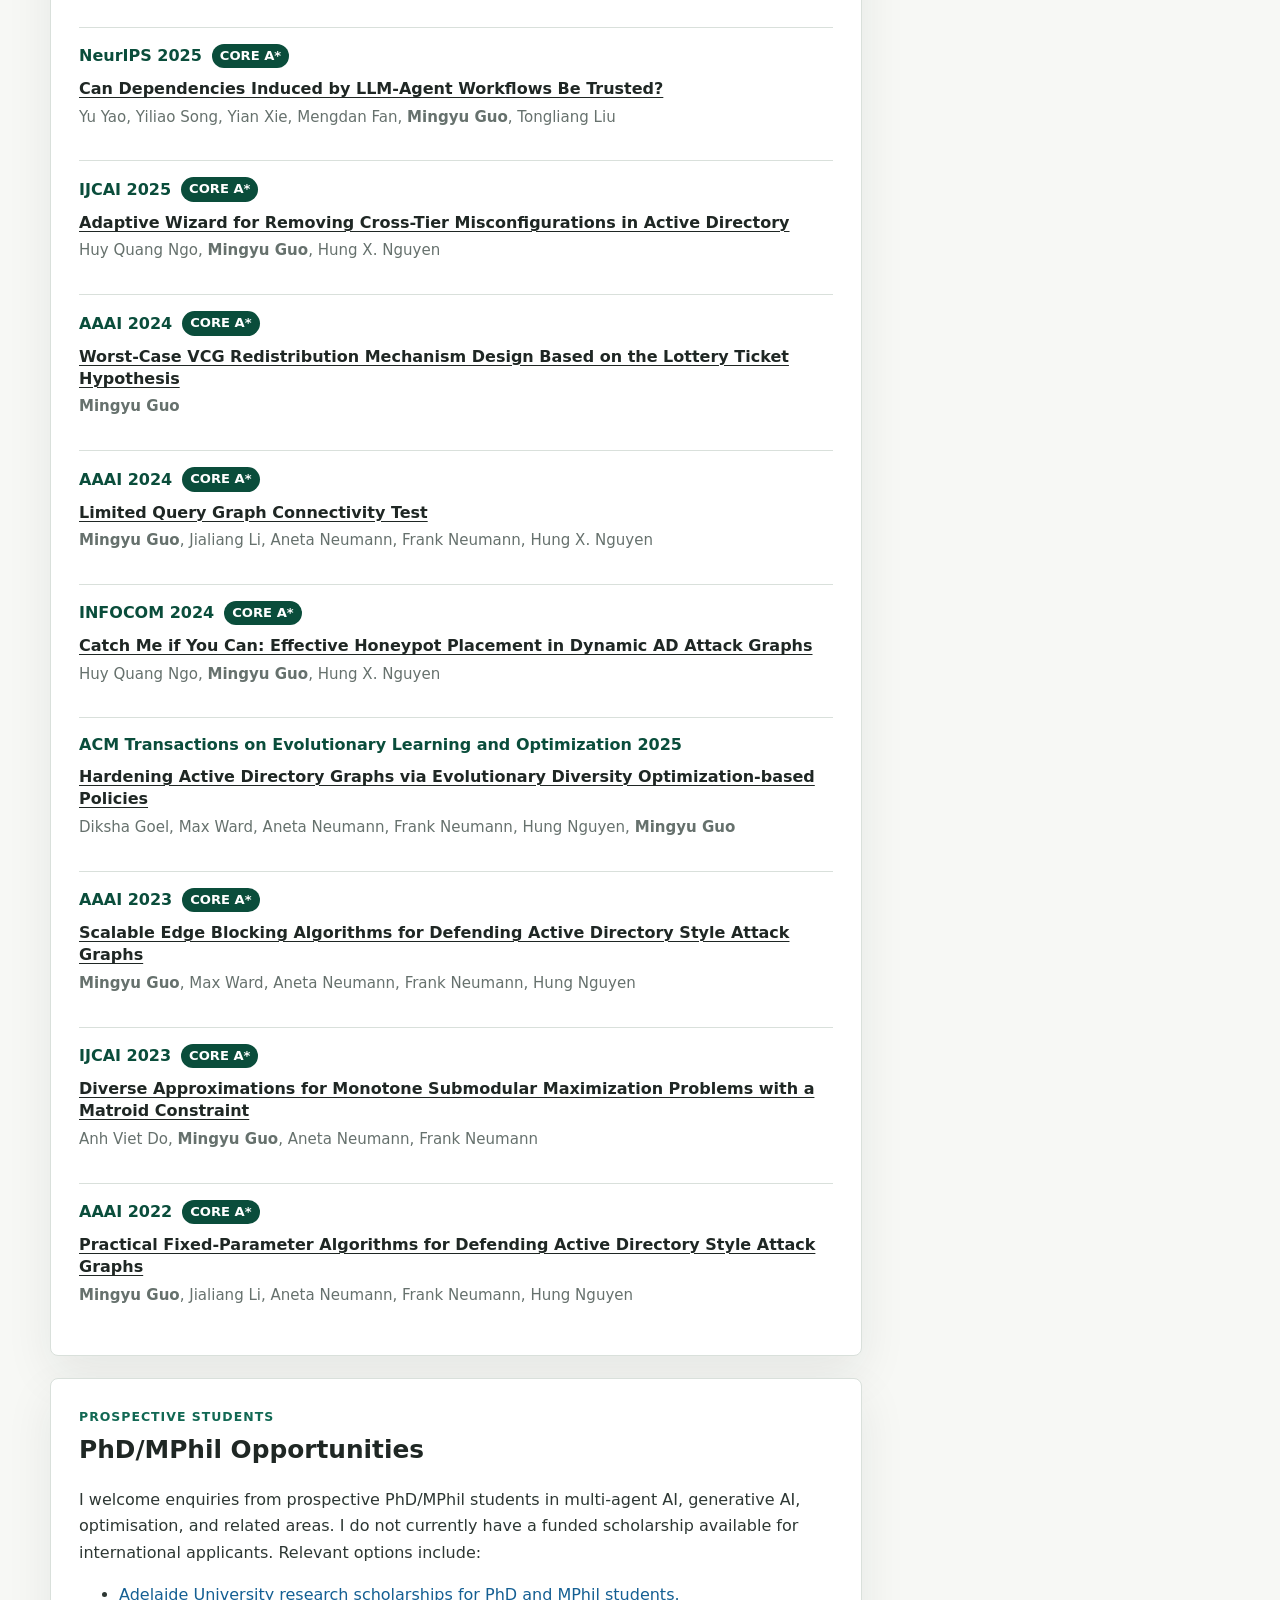
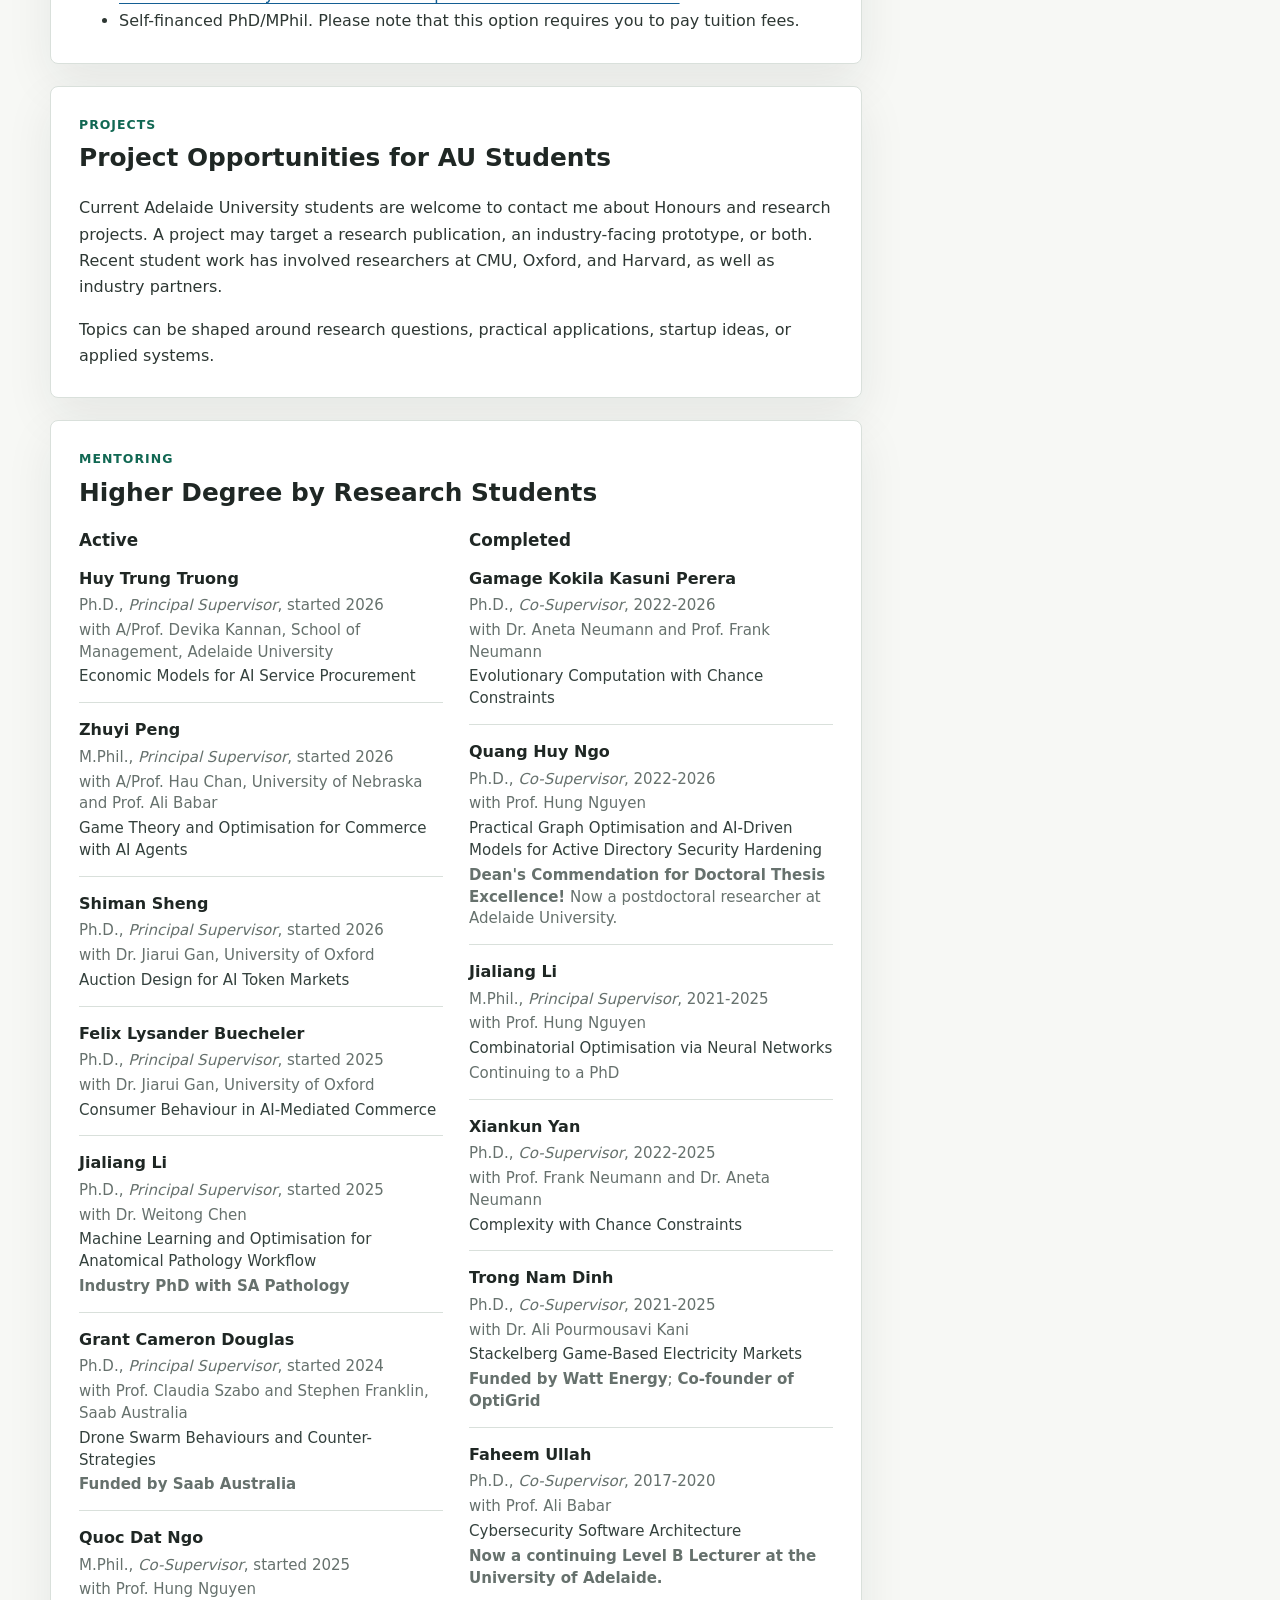
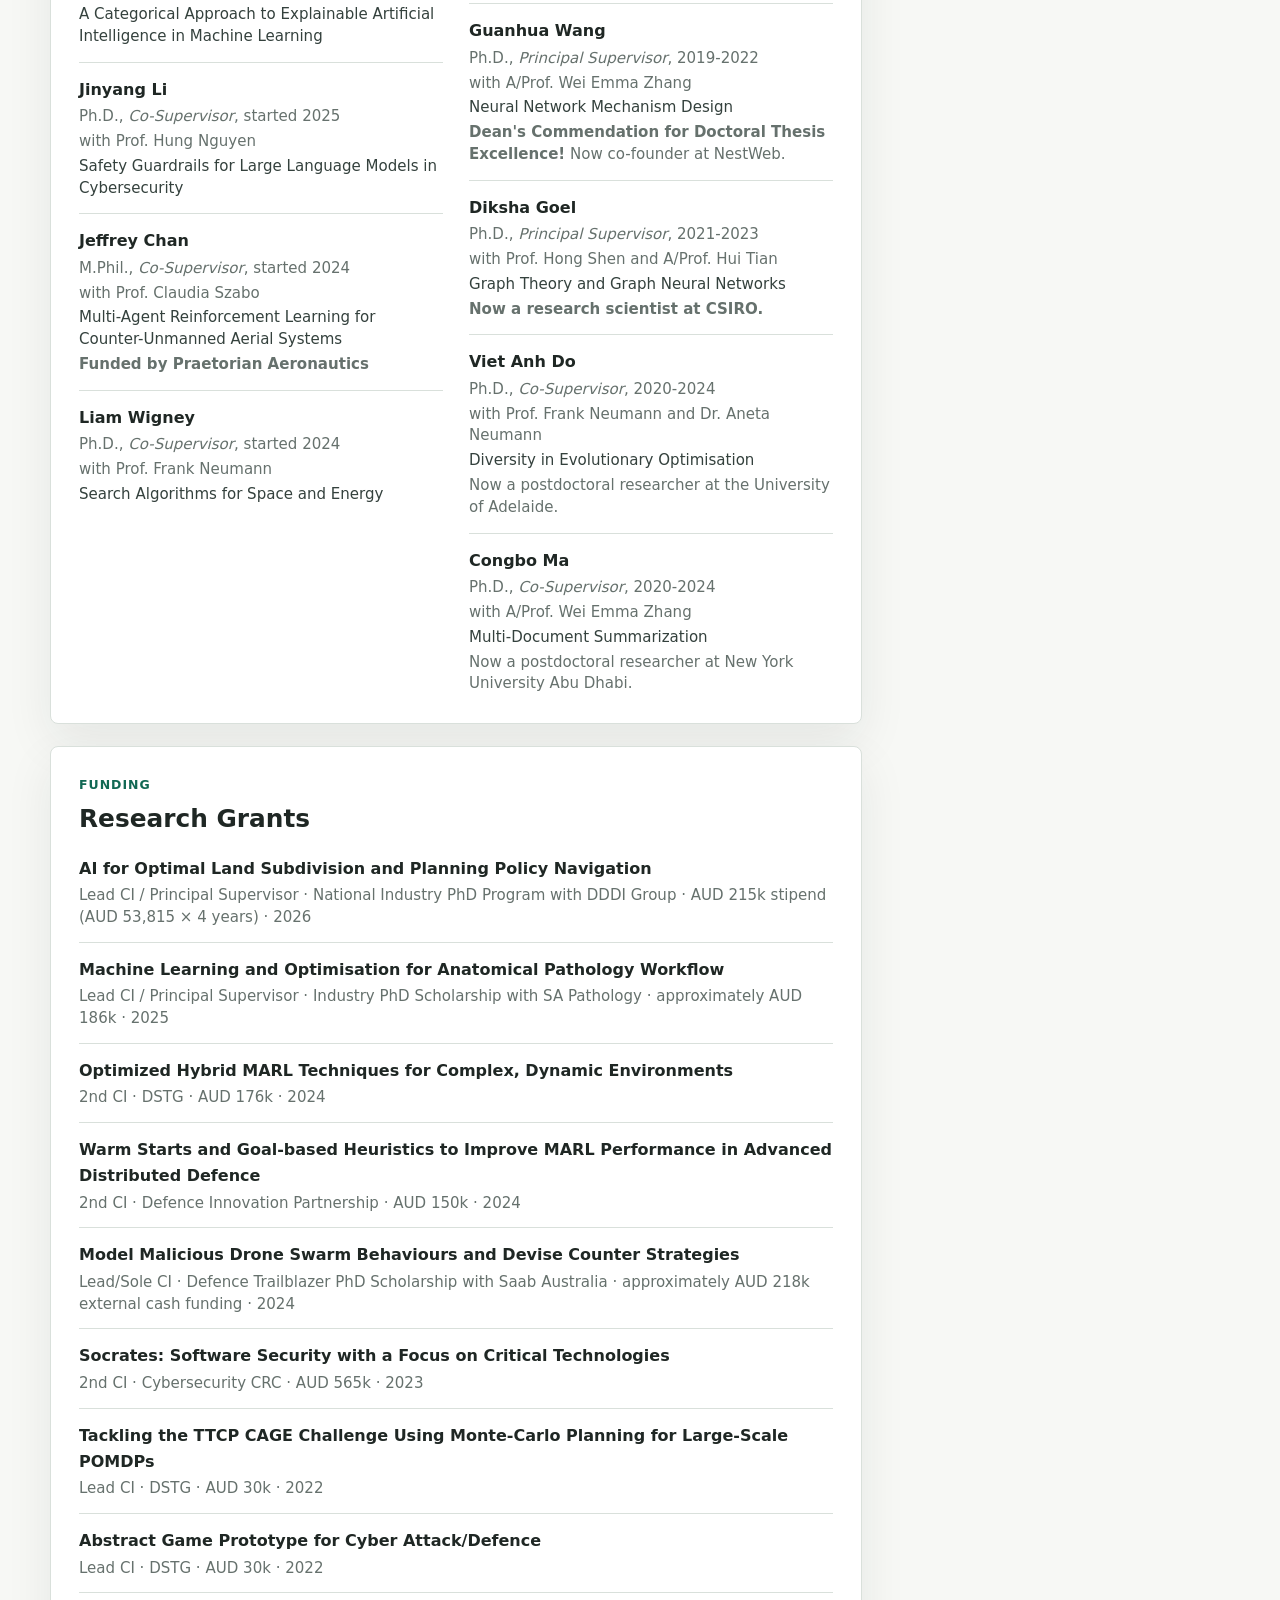
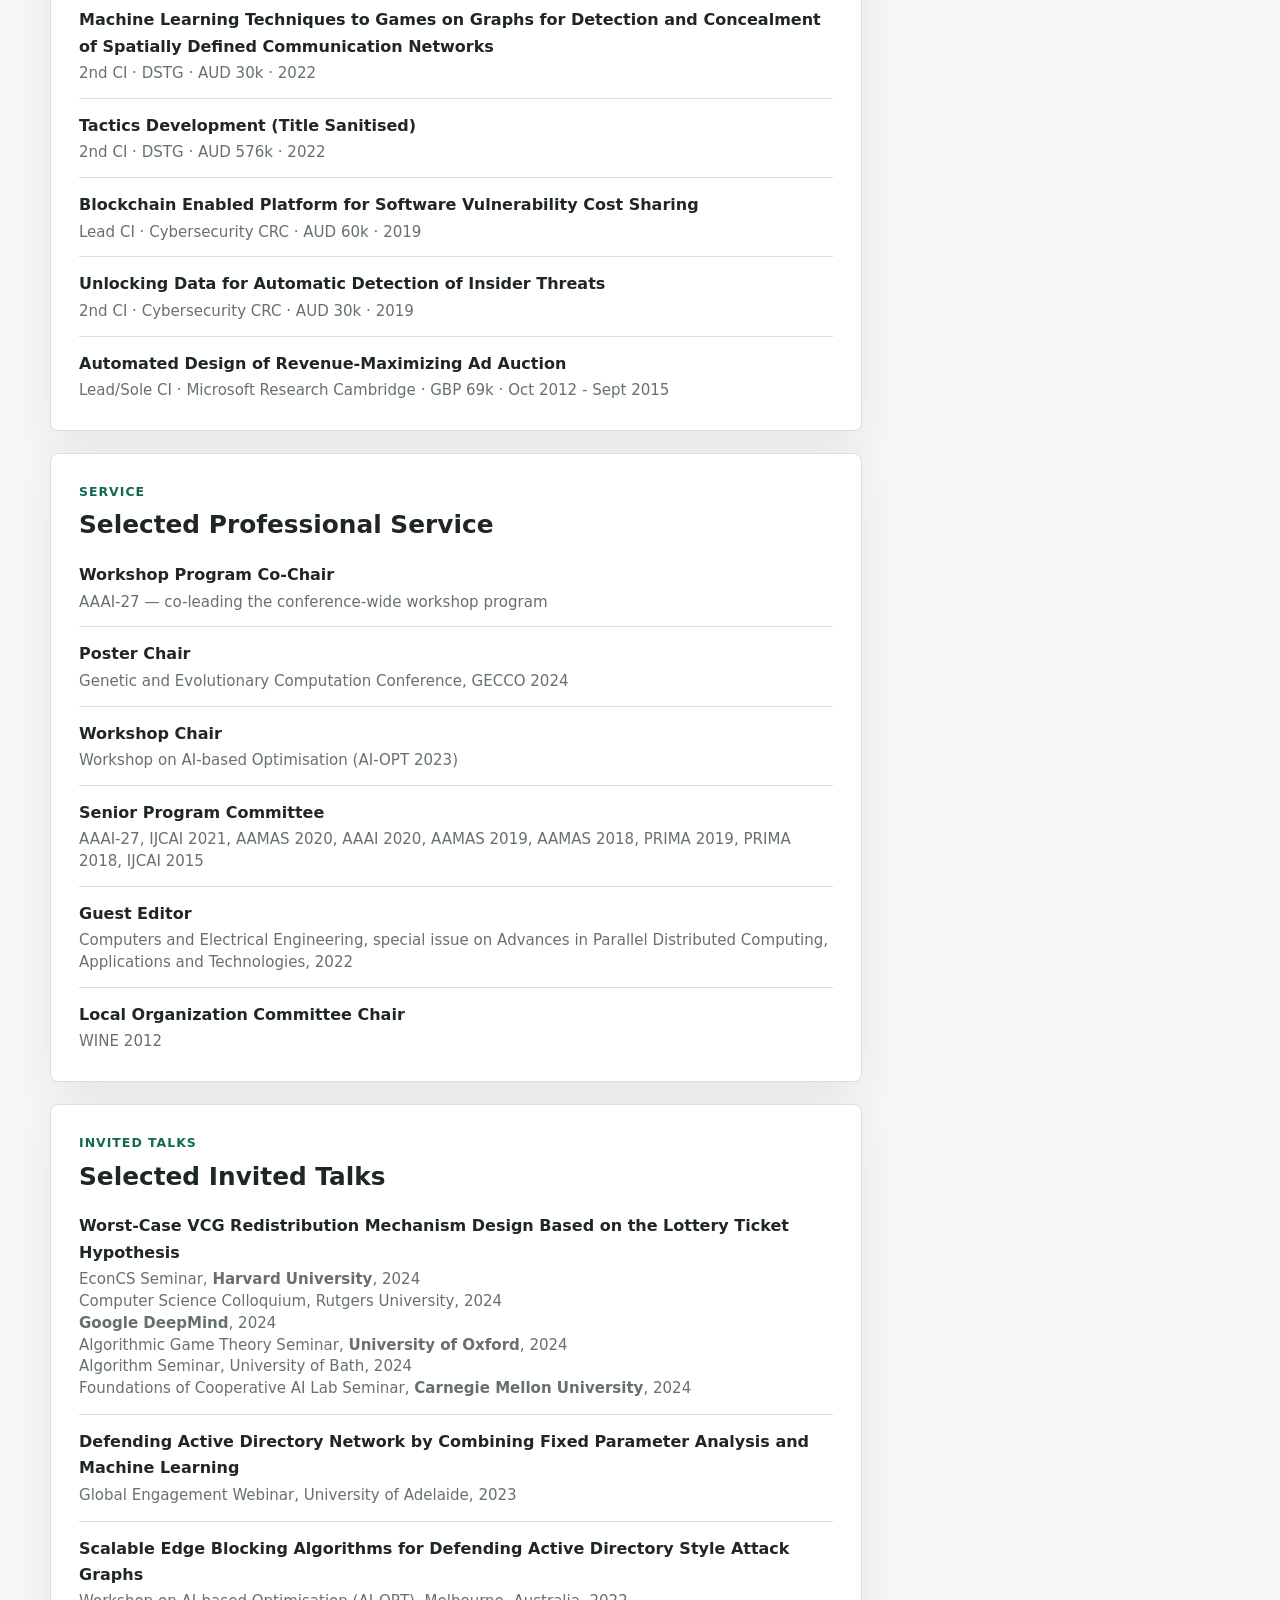
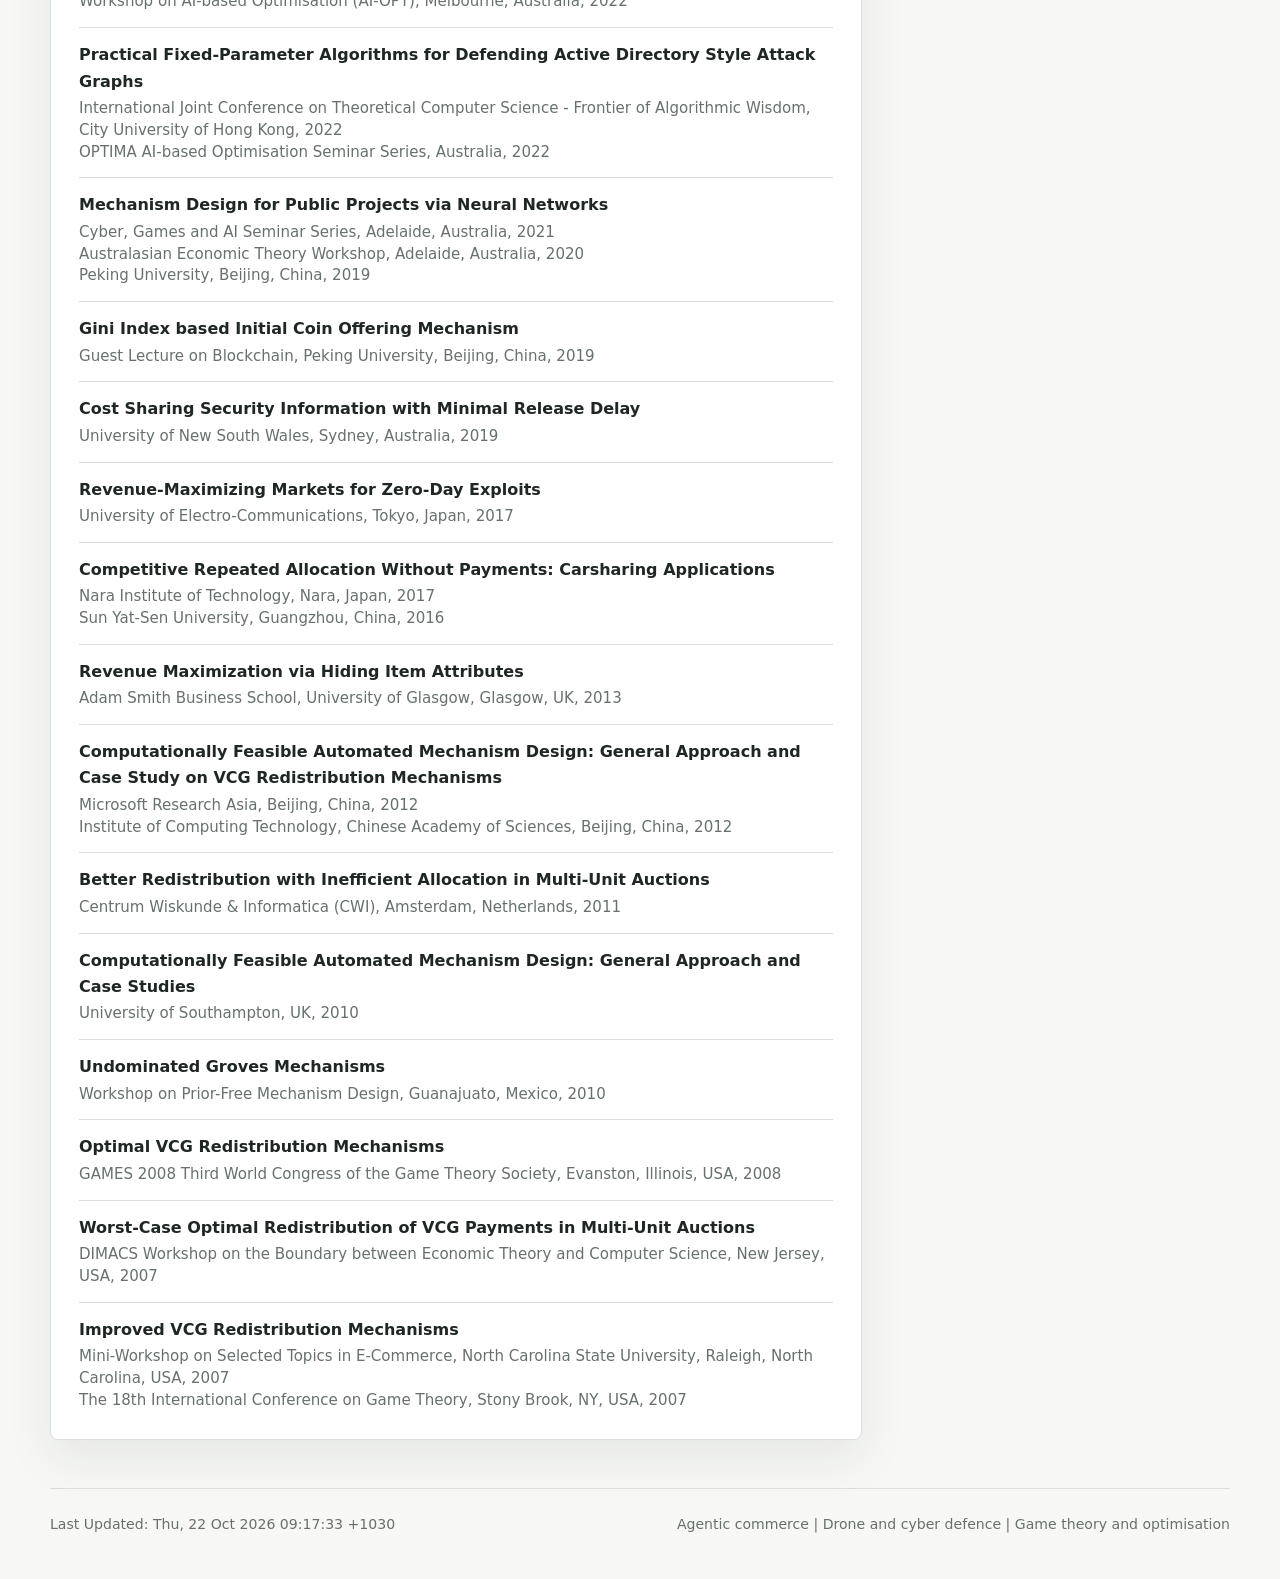
==== commit e1c1b51c: "Clarify faculty and full international engagement award title" ====
--- a/index.html
+++ b/index.html
@@ -72,8 +72,8 @@
                 <span class="highlight-detail">One of five nominated papers, for work on drone defence by Grant Douglas and co-authors through an industry PhD with Saab Australia.</span>
               </li>
               <li>
-                <strong class="highlight-title">Executive Dean&#39;s Award, 2025</strong>
-                <span class="highlight-detail">International Engagement - International Partnership, recognising work on university partnerships and international student recruitment as <strong>Associate Head International</strong> and <strong>Acting Associate Dean International</strong> at the University of Adelaide.</span>
+                <strong class="highlight-title">Faculty Executive Dean&#39;s Award for International Engagement - International Partnership, 2025</strong>
+                <span class="highlight-detail">Recognising work on university partnerships and international student recruitment as <strong>Associate Head International</strong> and <strong>Acting Associate Dean International</strong> at the Faculty of Sciences, Engineering and Technology (SET), University of Adelaide.</span>
               </li>
               <li>
                 <strong class="highlight-title">Invited research talks, 2024</strong>
@@ -878,7 +878,7 @@
     </main>
 
     <footer class="site-footer">
-      <span>Last Updated: Thu, 22 Oct 2026 09:11:01 +1030</span>
+      <span>Last Updated: Thu, 22 Oct 2026 09:17:33 +1030</span>
       <span>Agentic commerce | Drone and cyber defence | Game theory and optimisation</span>
     </footer>
   </div>
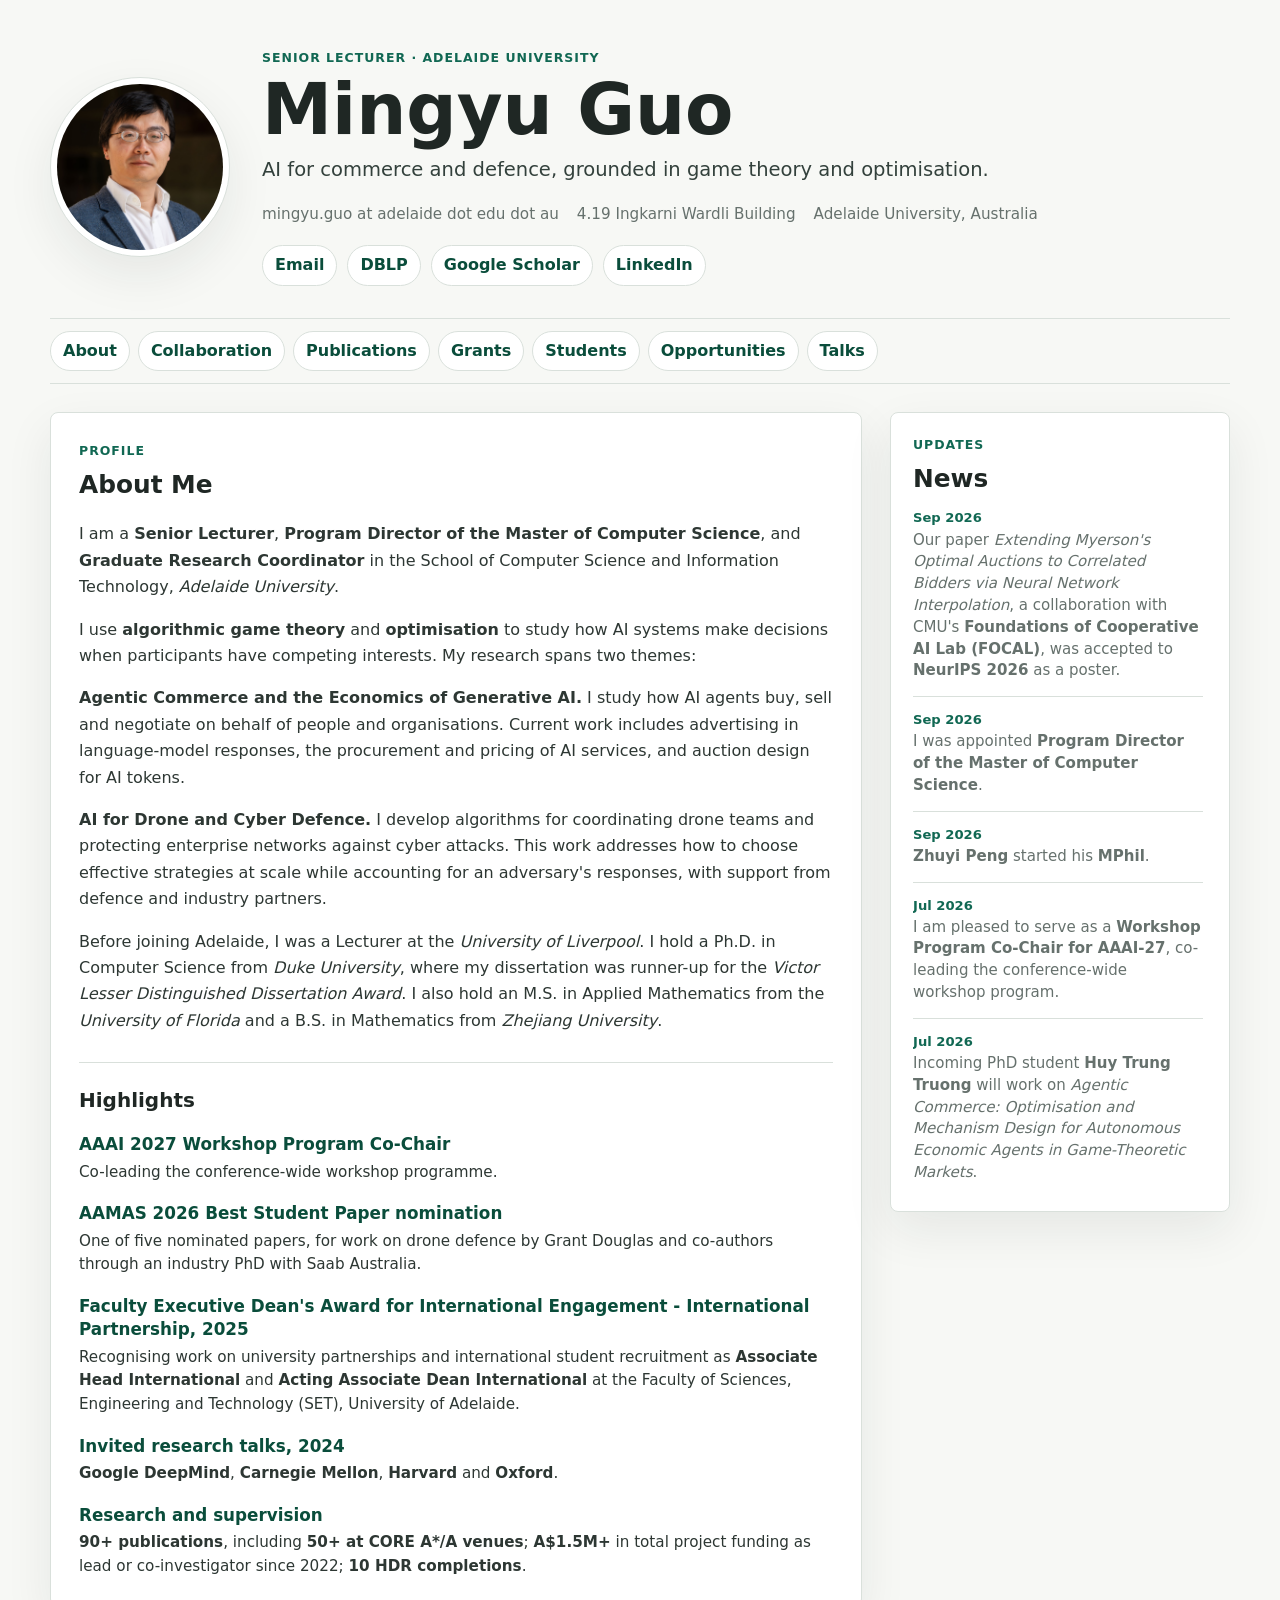
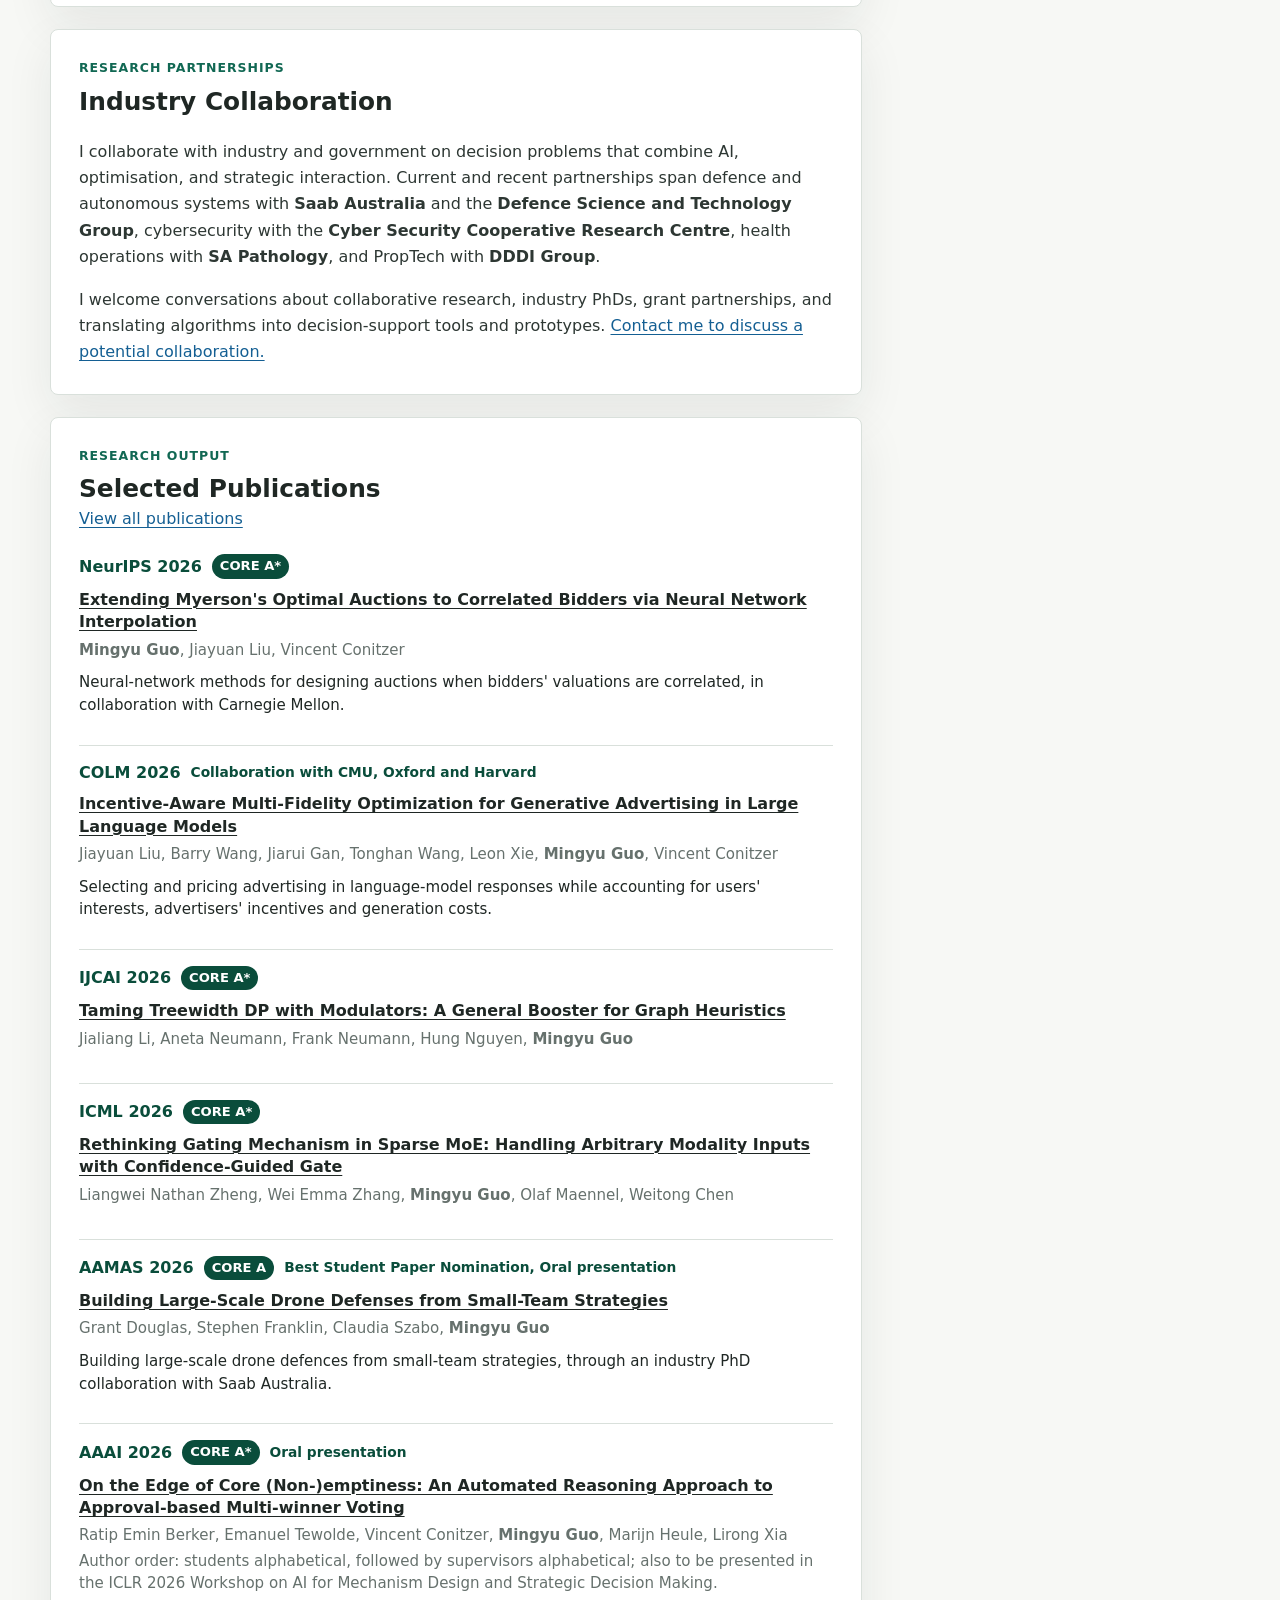
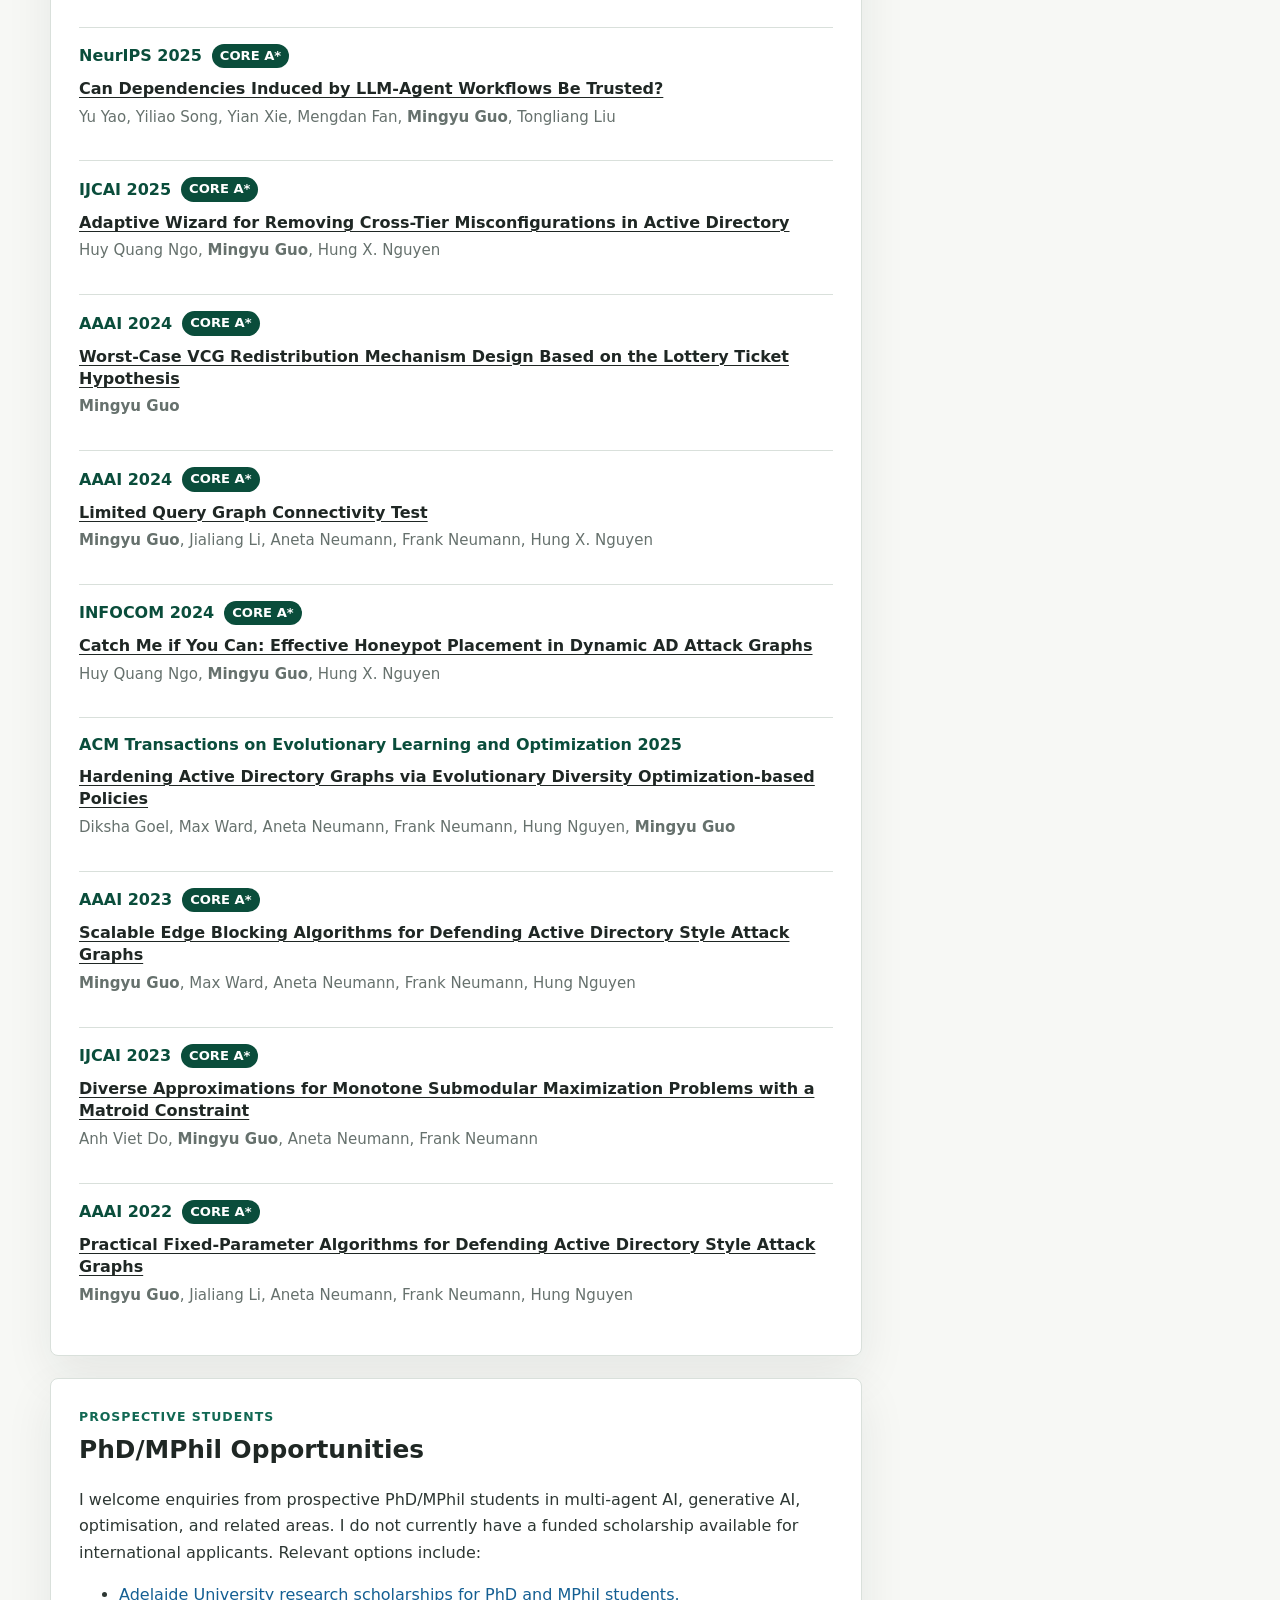
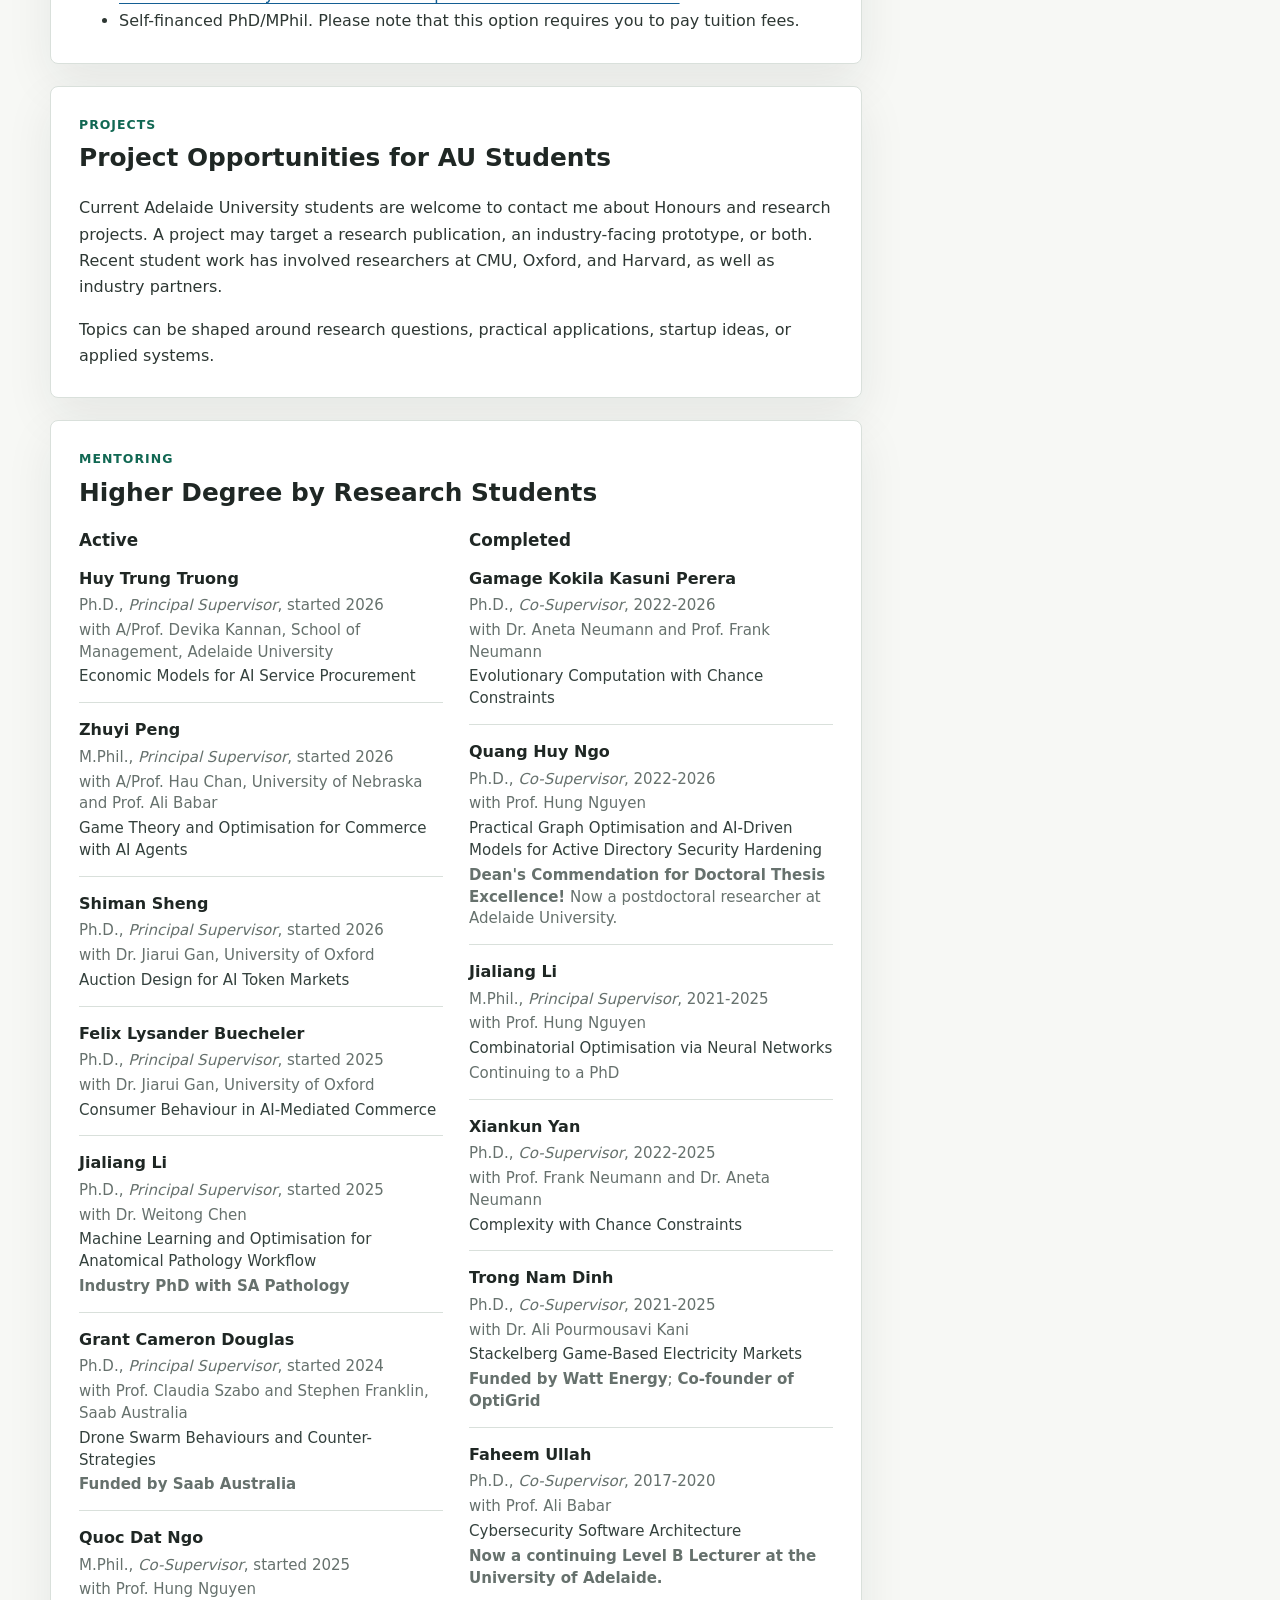
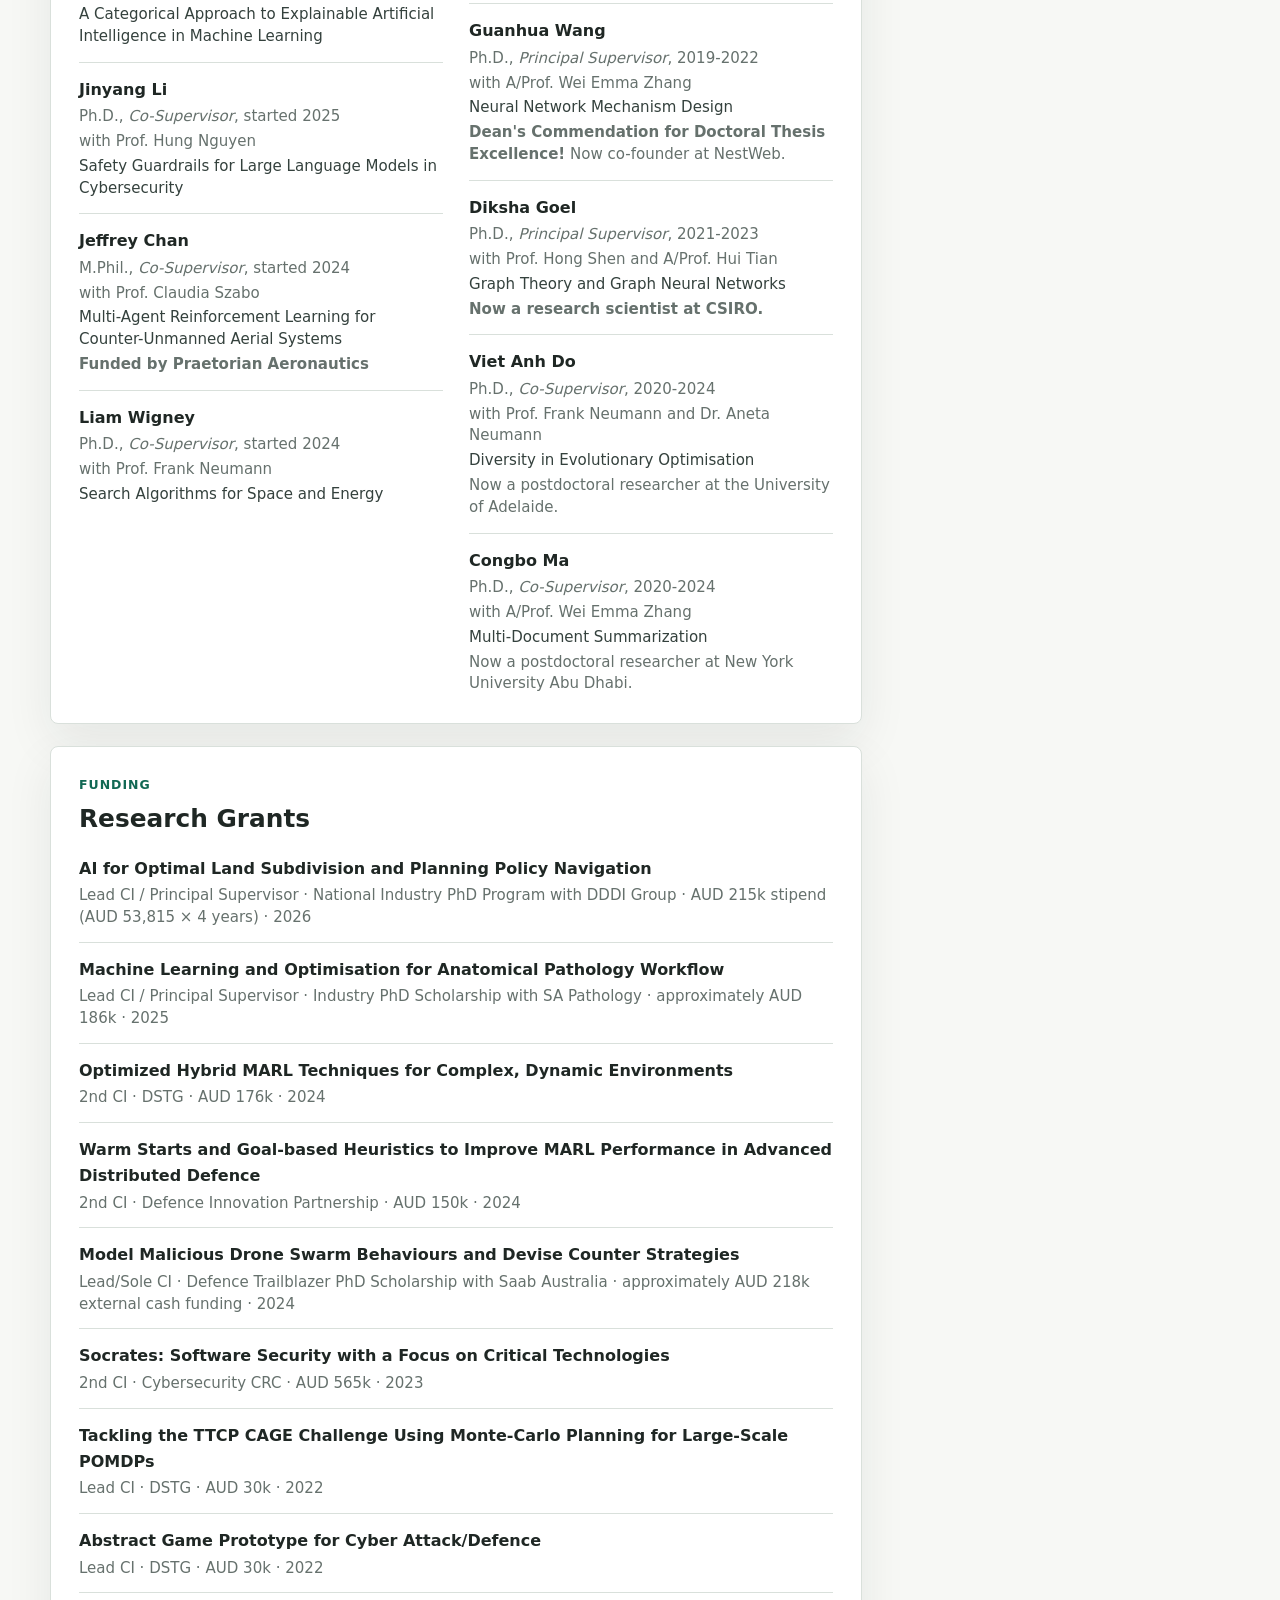
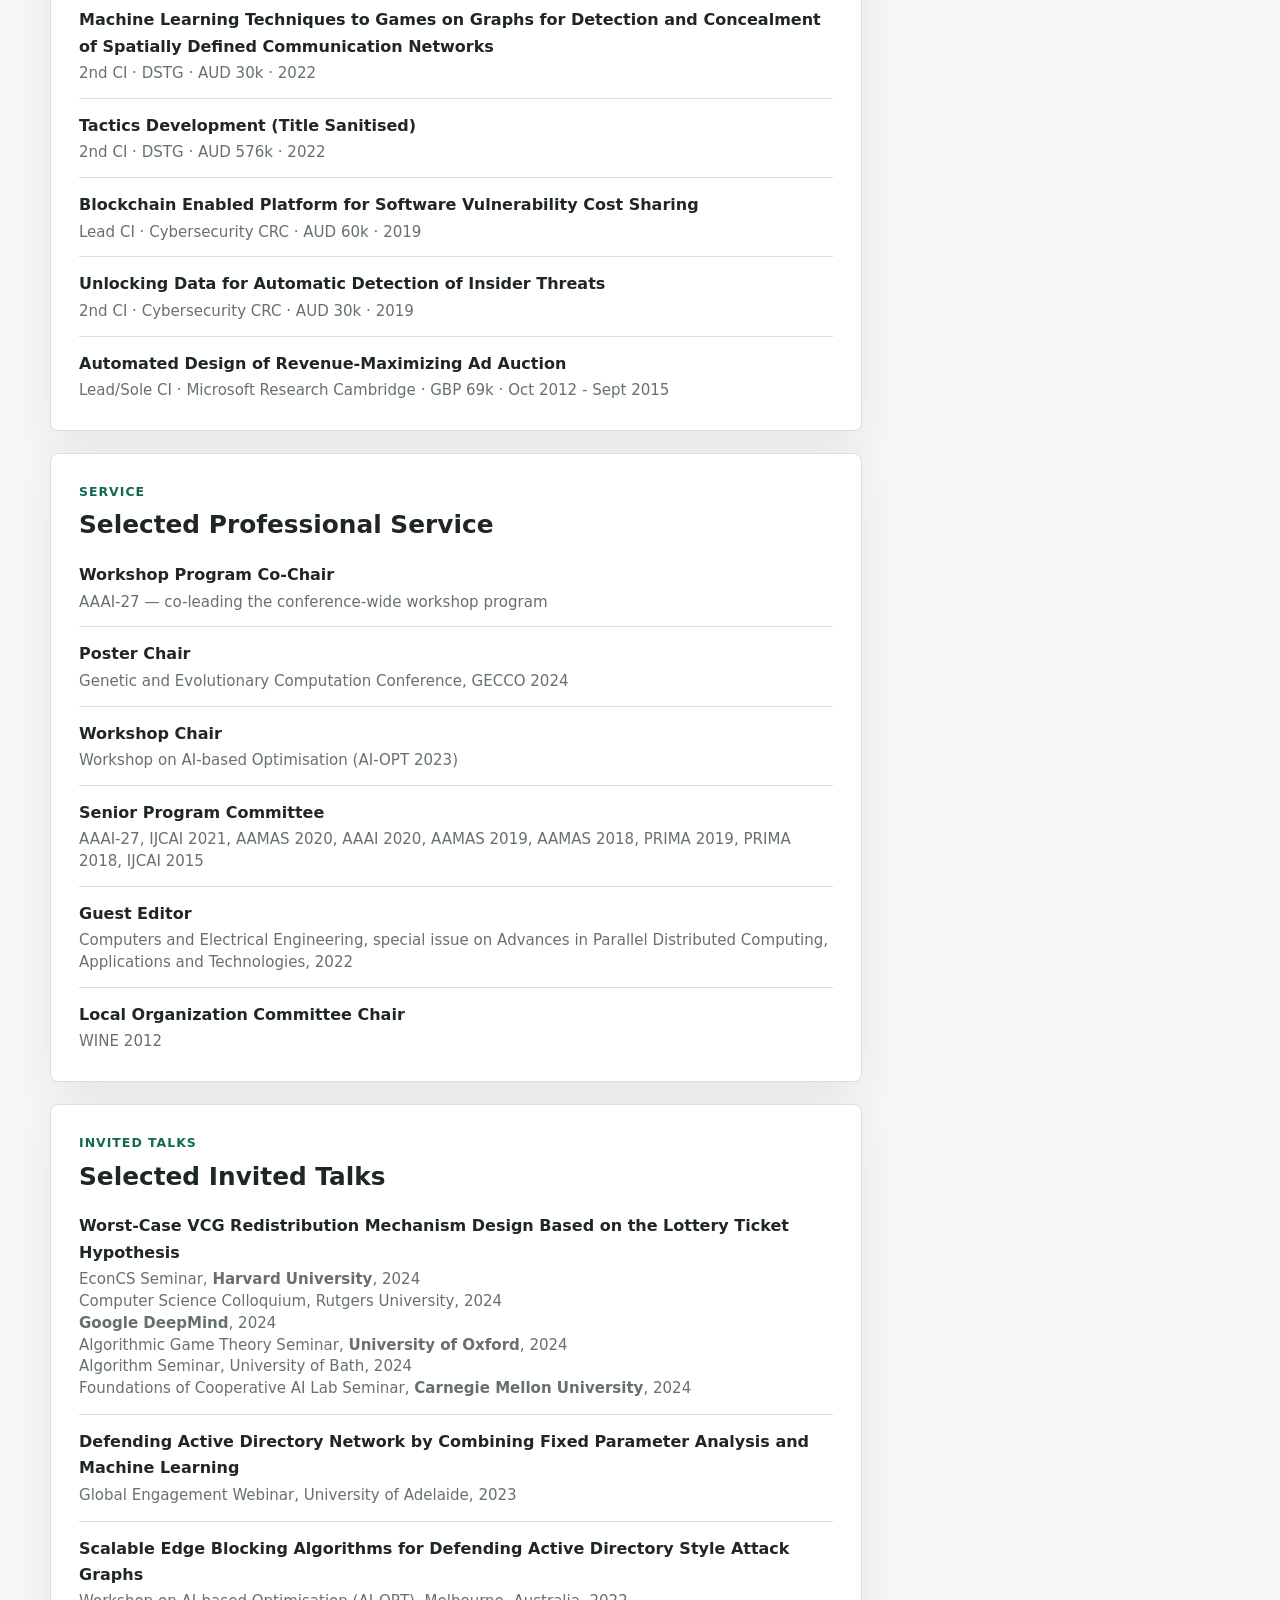
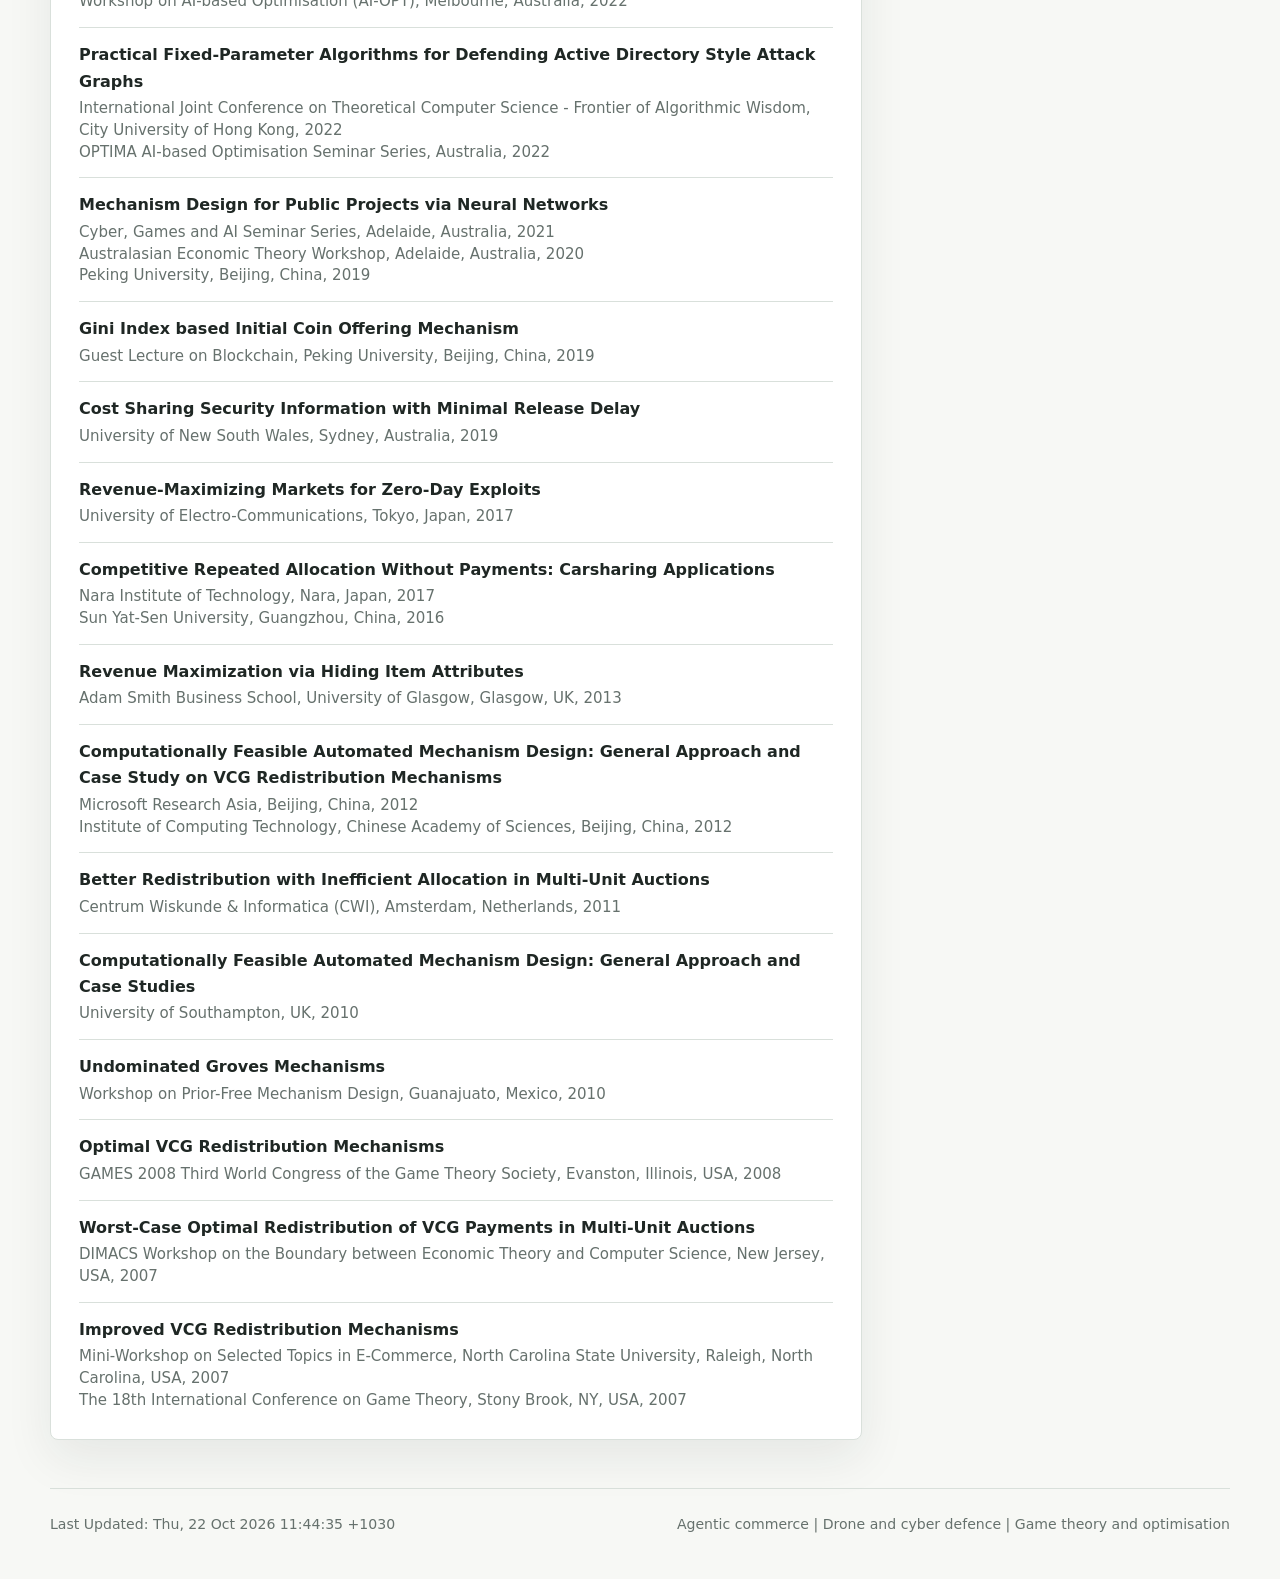
==== commit 6b7ede6e: "ok" ====
--- a/index.html
+++ b/index.html
@@ -131,7 +131,7 @@
         <span class="publication-venue">IJCAI 2026</span>
 <span class="tag">CORE A*</span>      </div>
       <p class="publication-title">
-Taming Treewidth DP with Modulators: A General Booster for Graph Heuristics      </p>
+<a href="https://arxiv.org/abs/2608.04446">Taming Treewidth DP with Modulators: A General Booster for Graph Heuristics</a>      </p>
       <p class="publication-authors">Jialiang Li, Aneta Neumann, Frank Neumann, Hung Nguyen, <strong>Mingyu Guo</strong></p>
     </div>
   </li>
@@ -878,7 +878,7 @@
     </main>
 
     <footer class="site-footer">
-      <span>Last Updated: Thu, 22 Oct 2026 09:17:33 +1030</span>
+      <span>Last Updated: Thu, 22 Oct 2026 11:44:35 +1030</span>
       <span>Agentic commerce | Drone and cyber defence | Game theory and optimisation</span>
     </footer>
   </div>
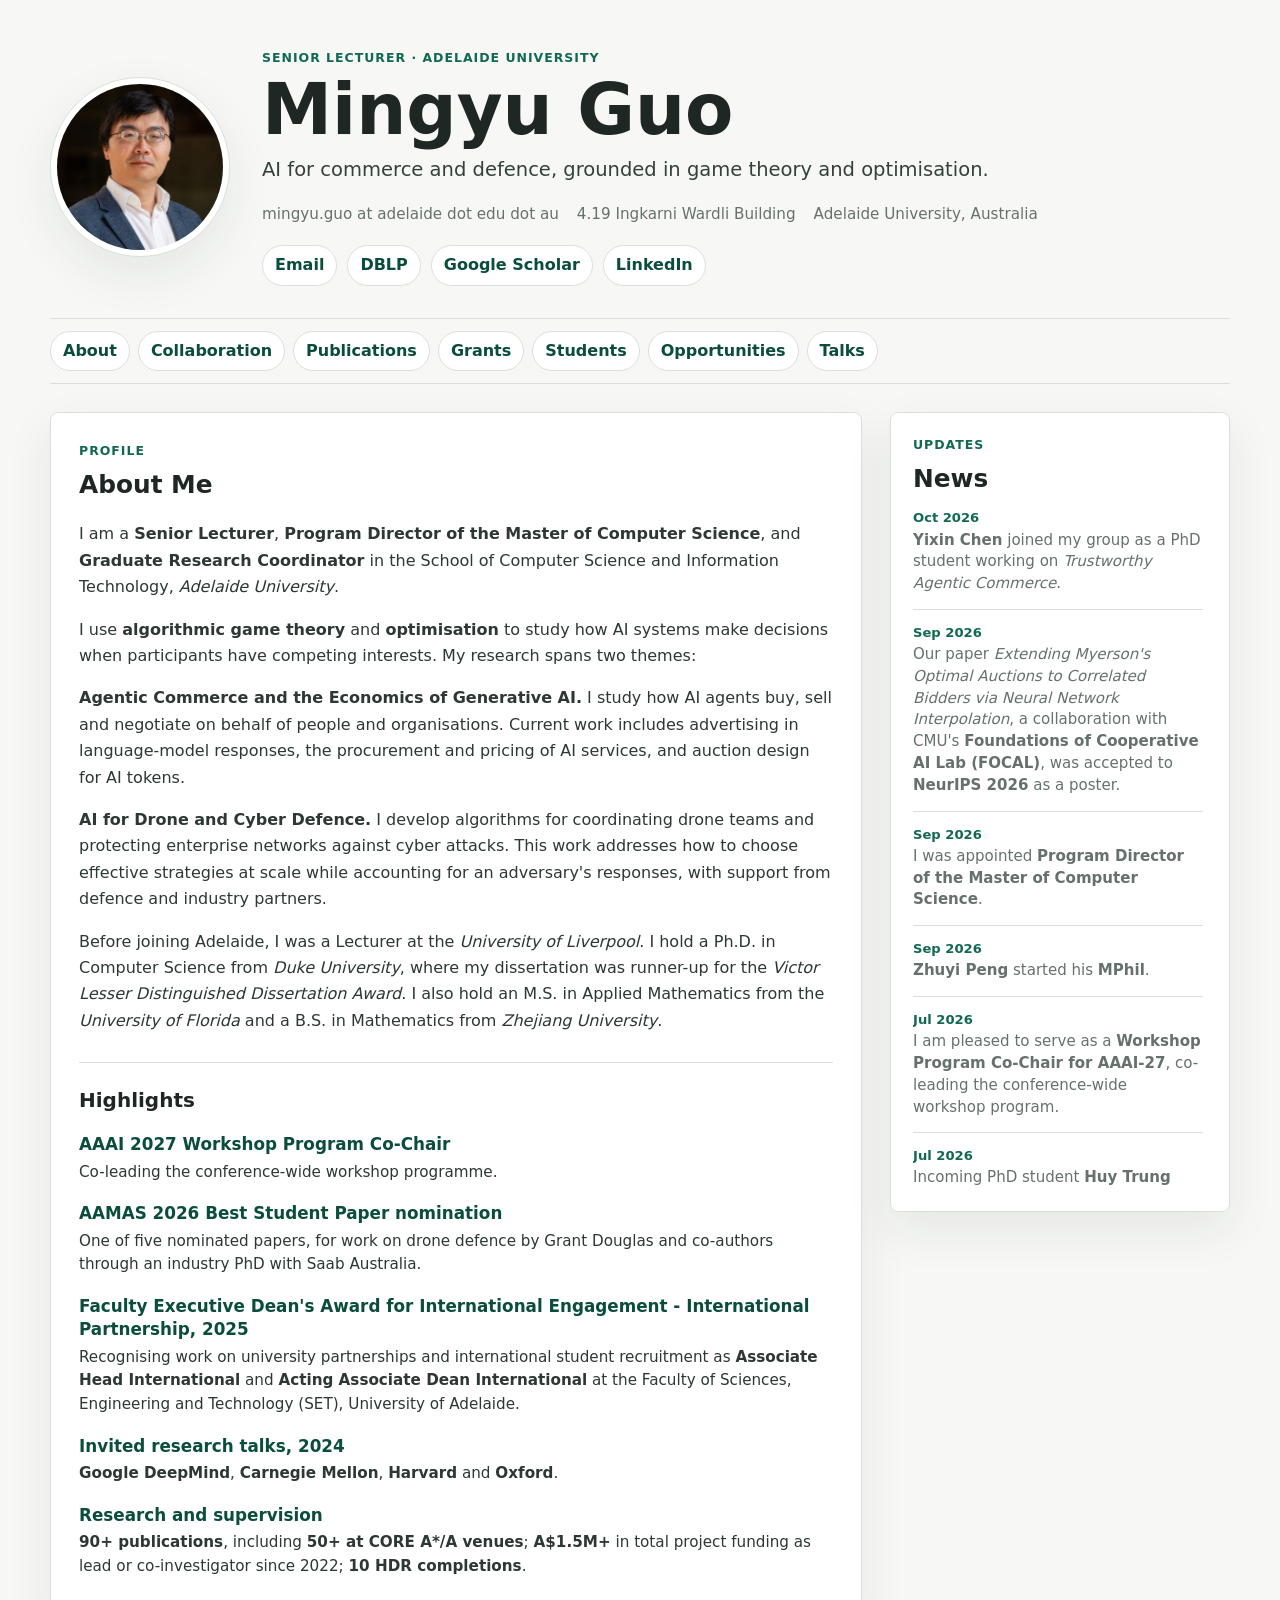
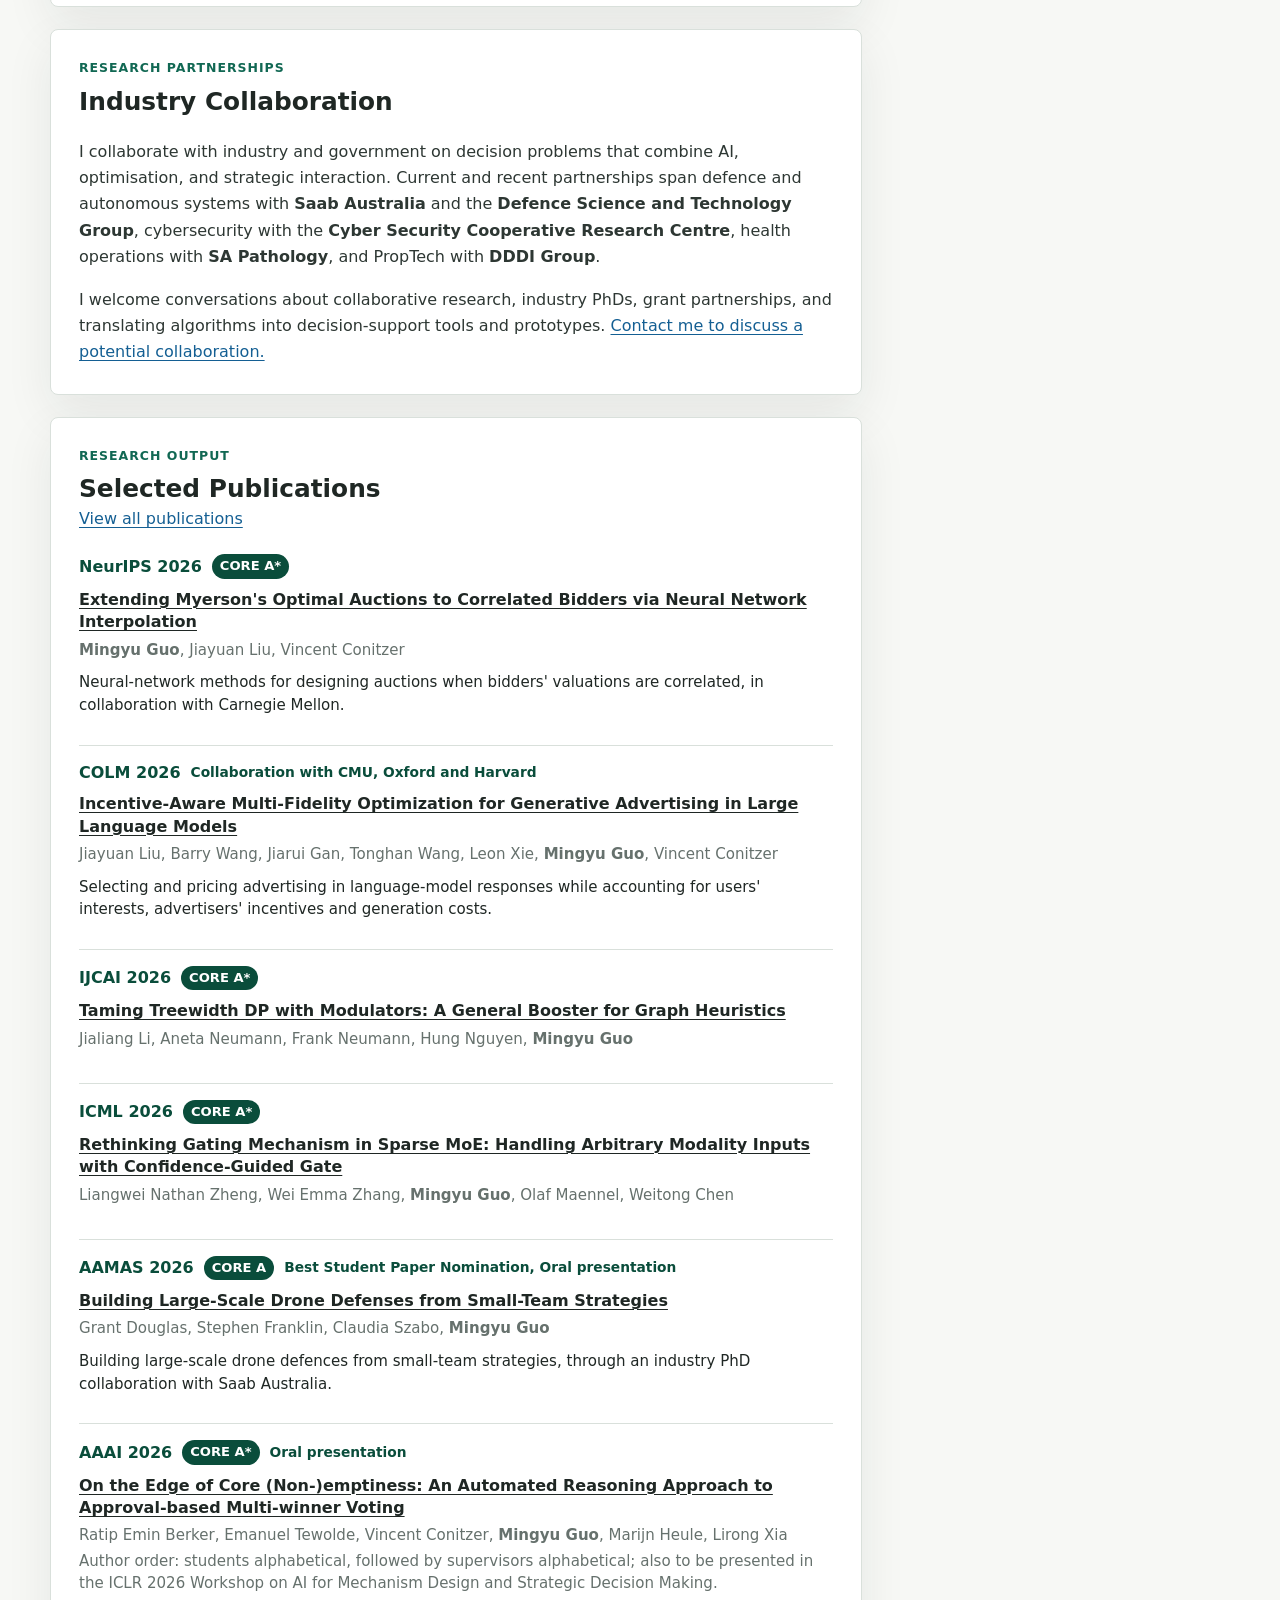
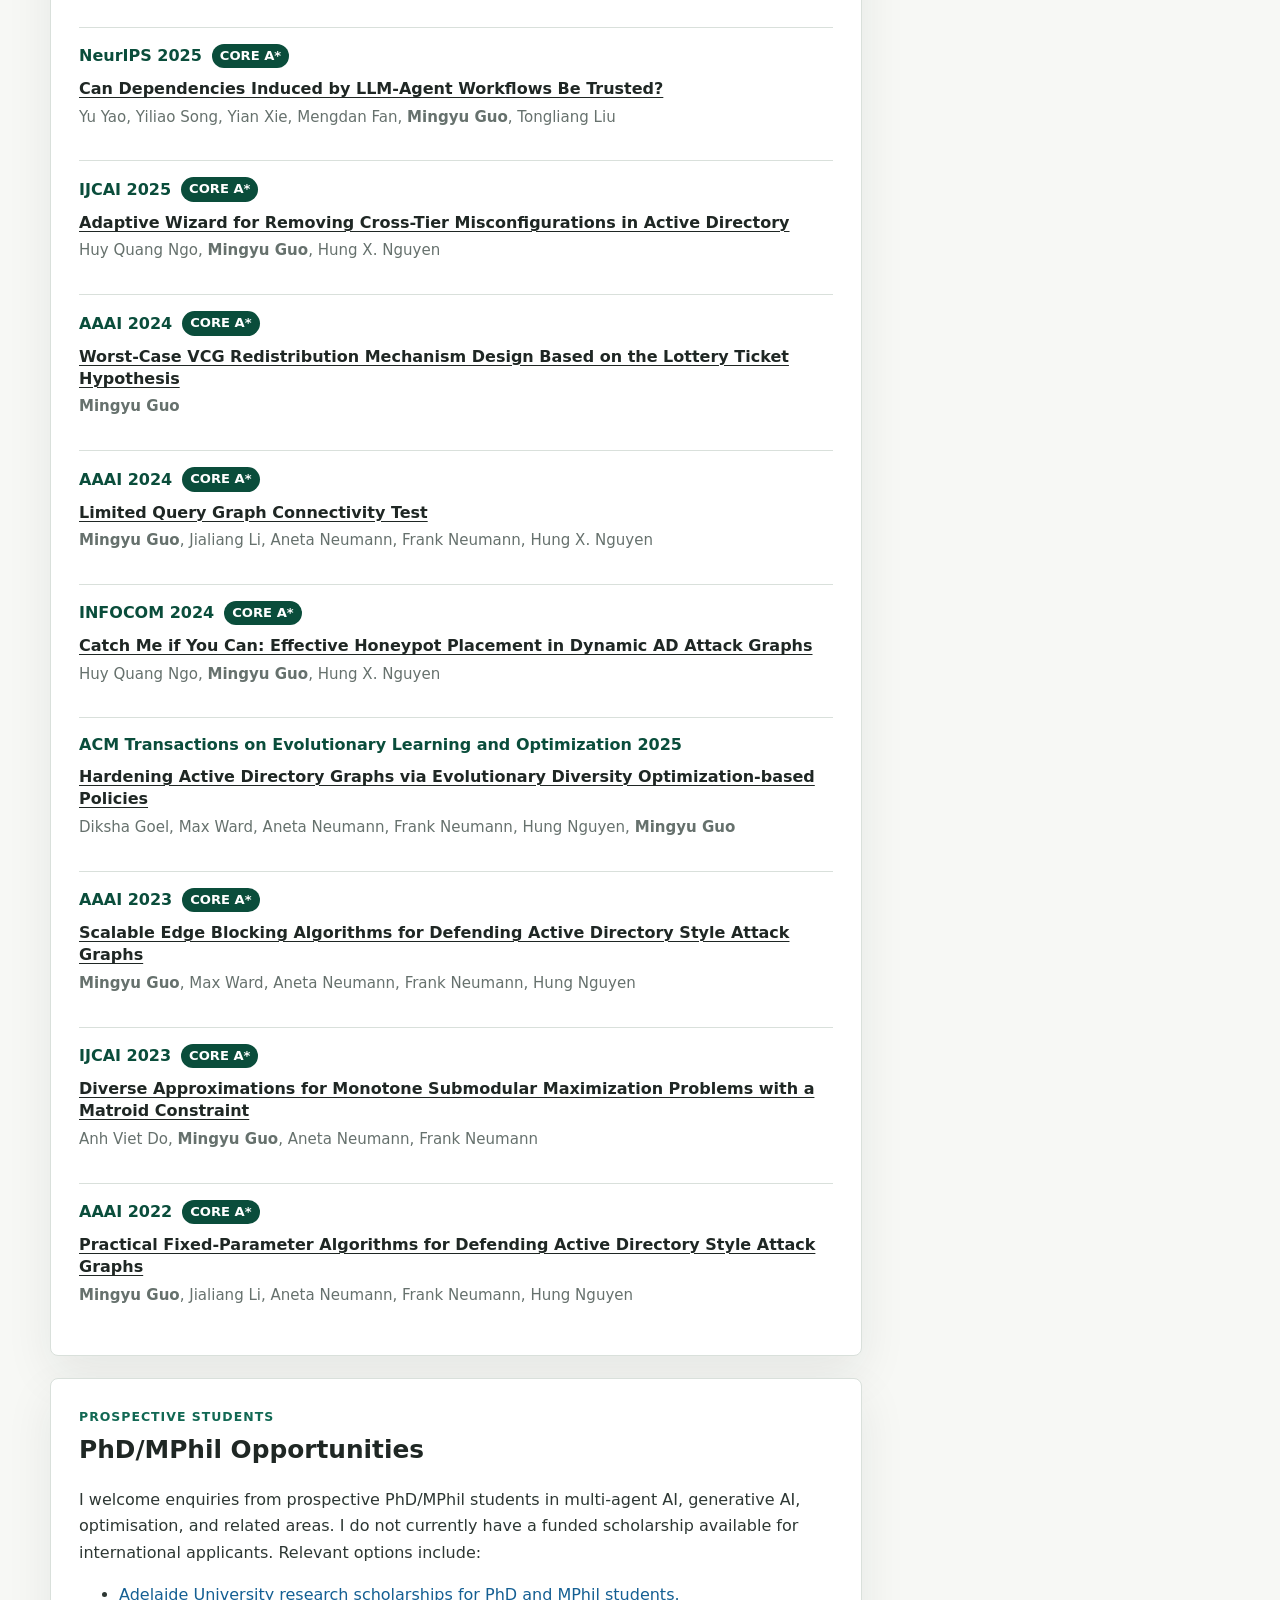
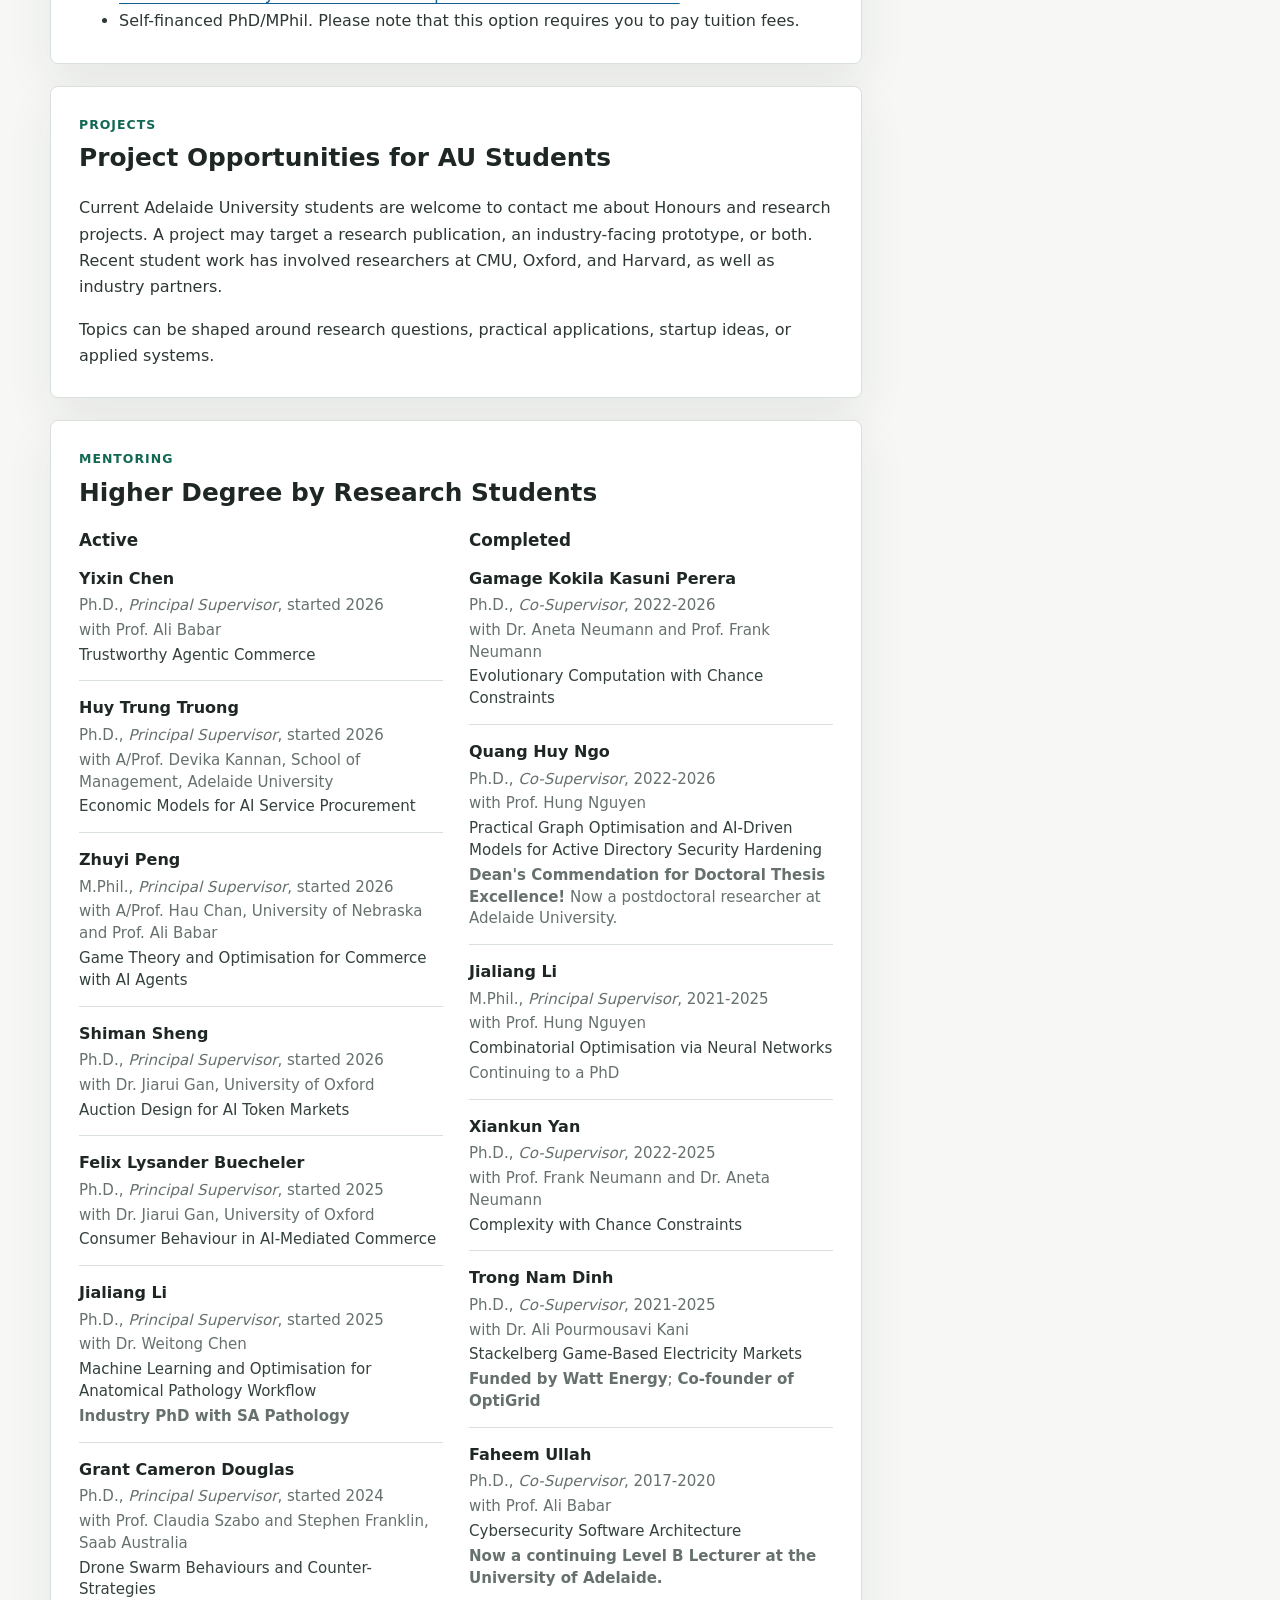
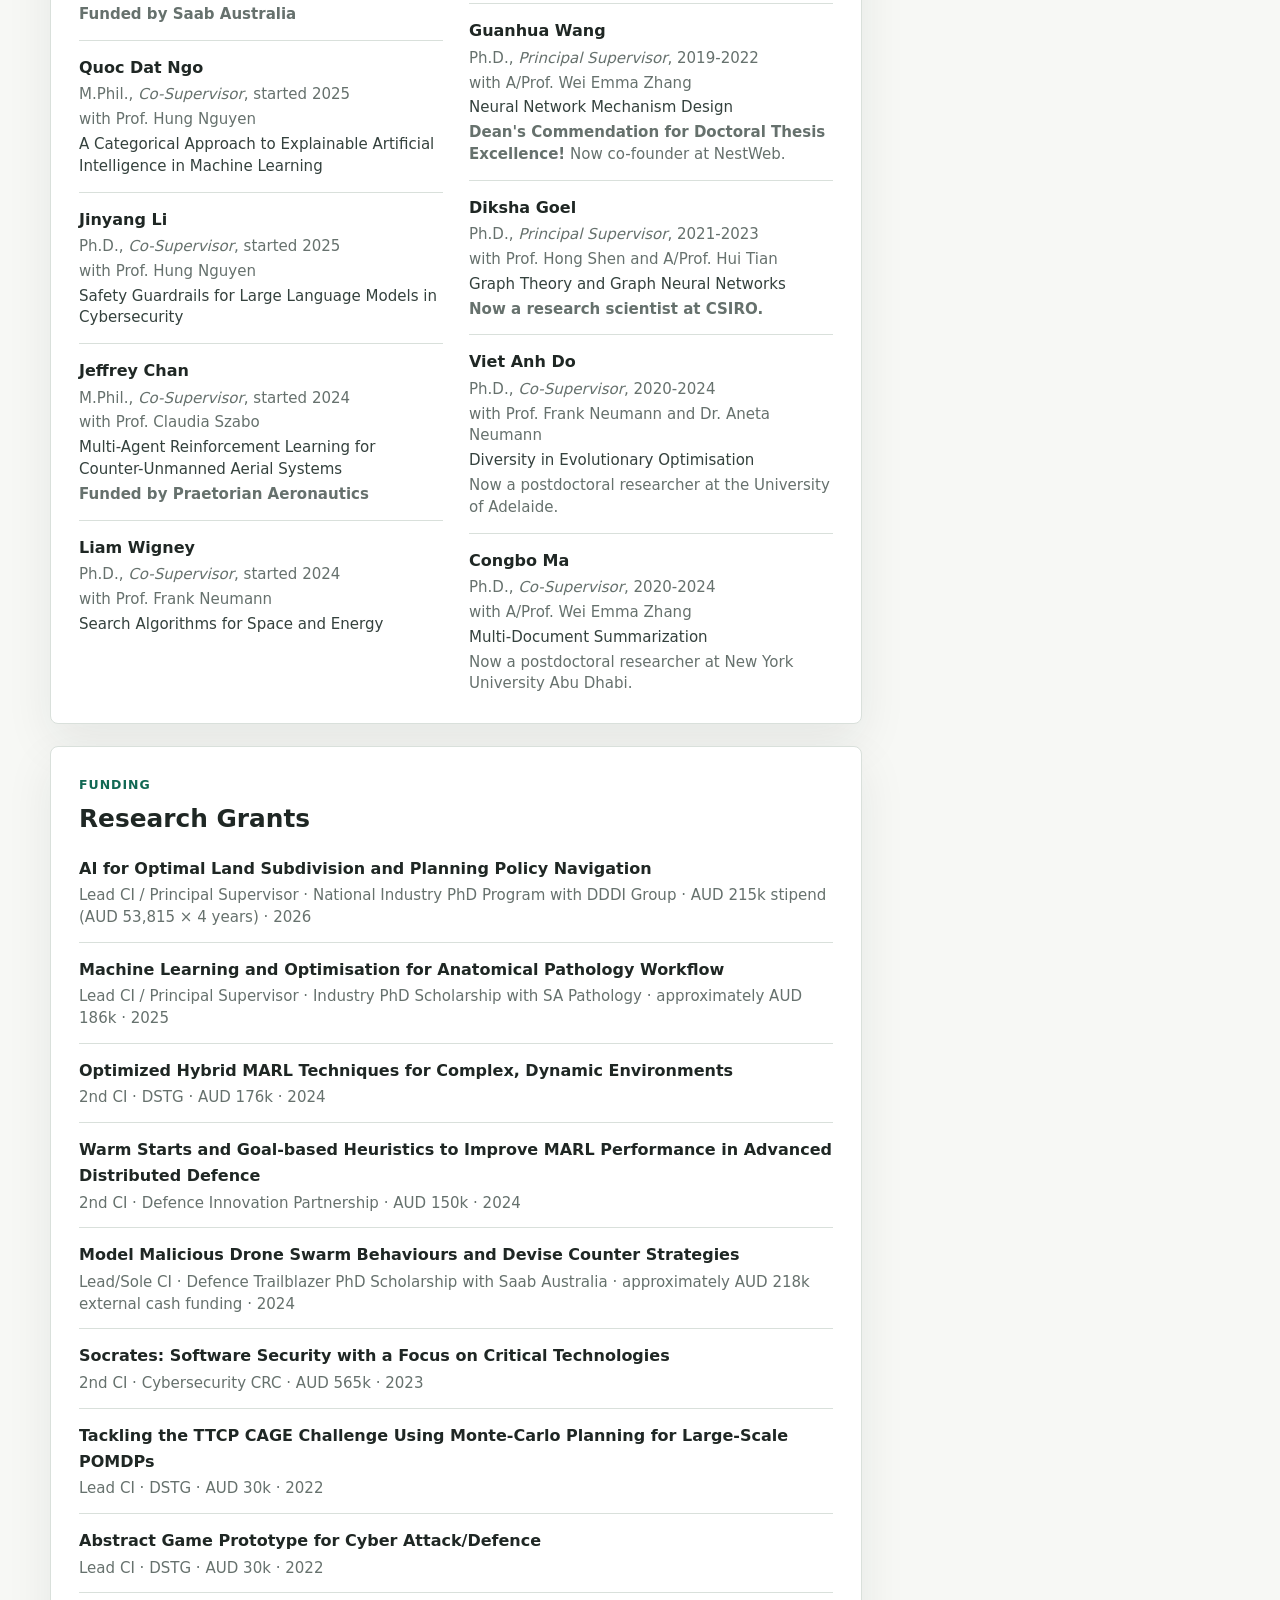
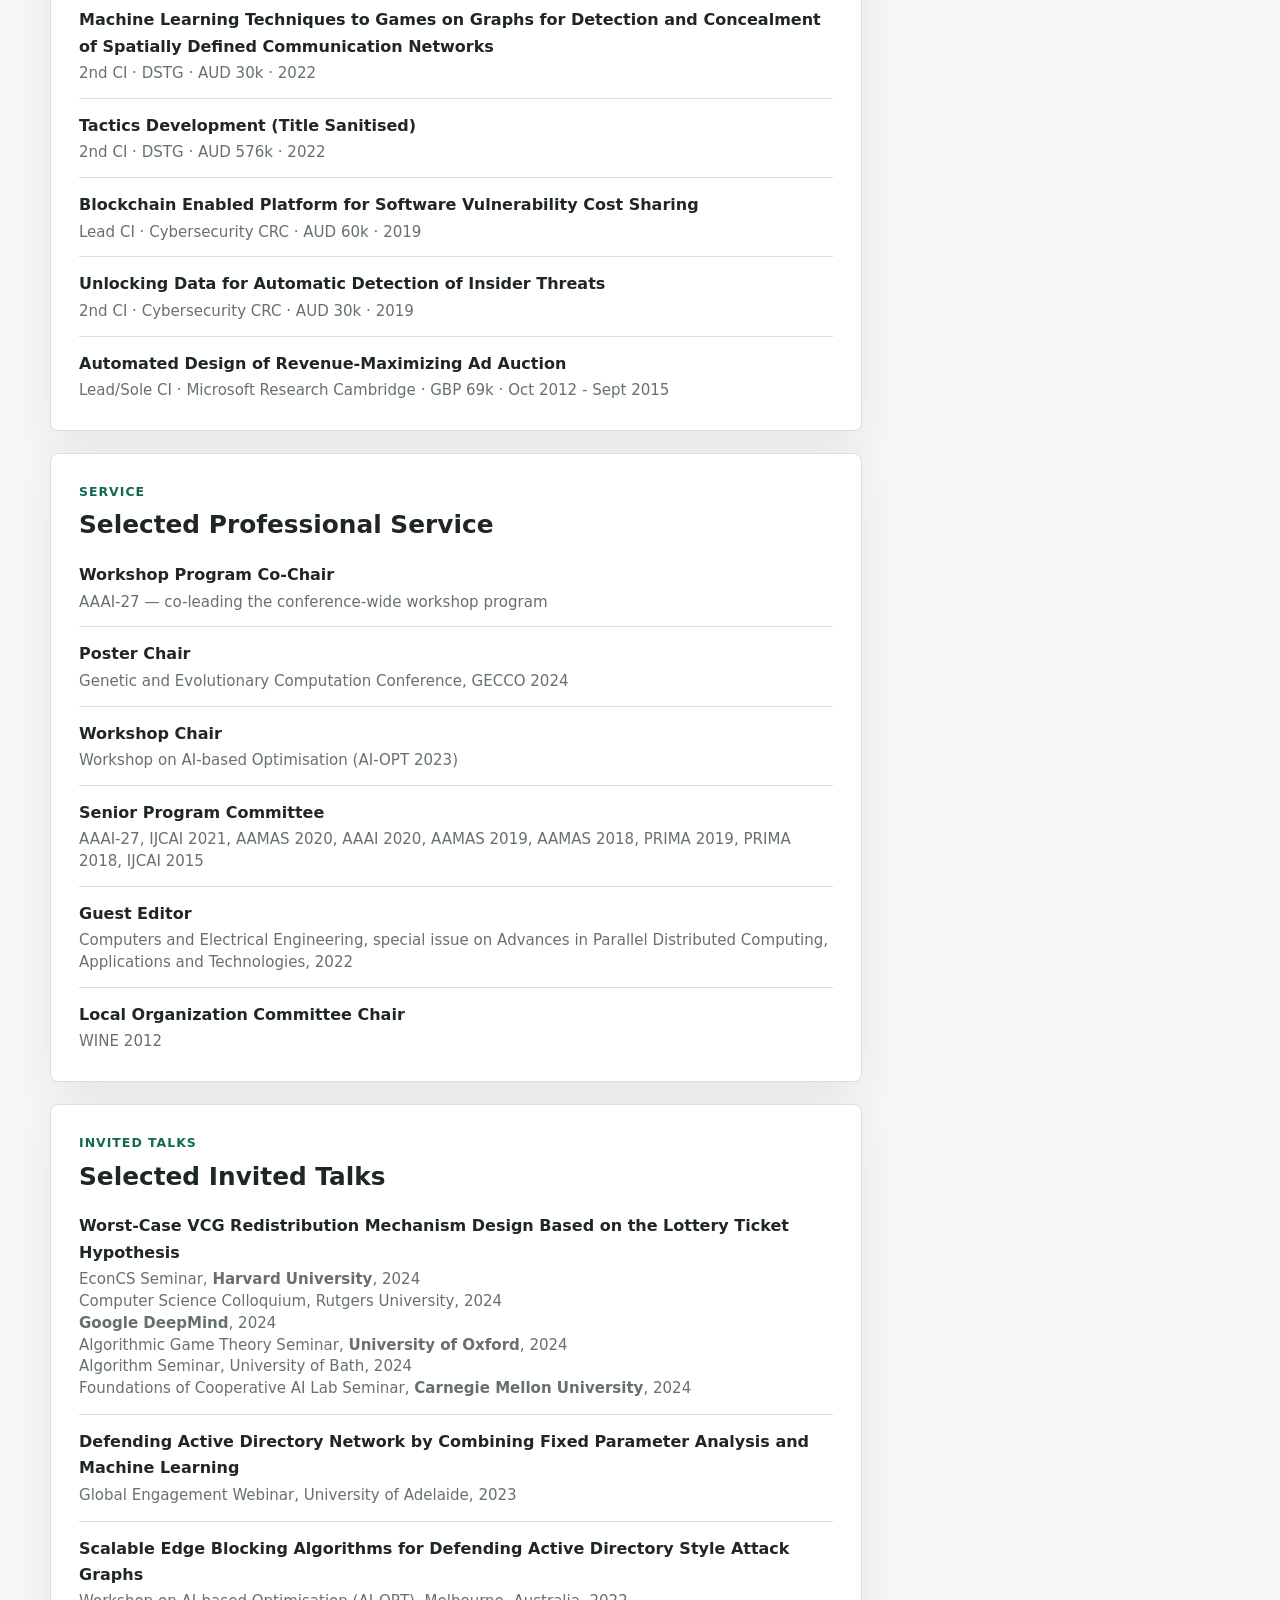
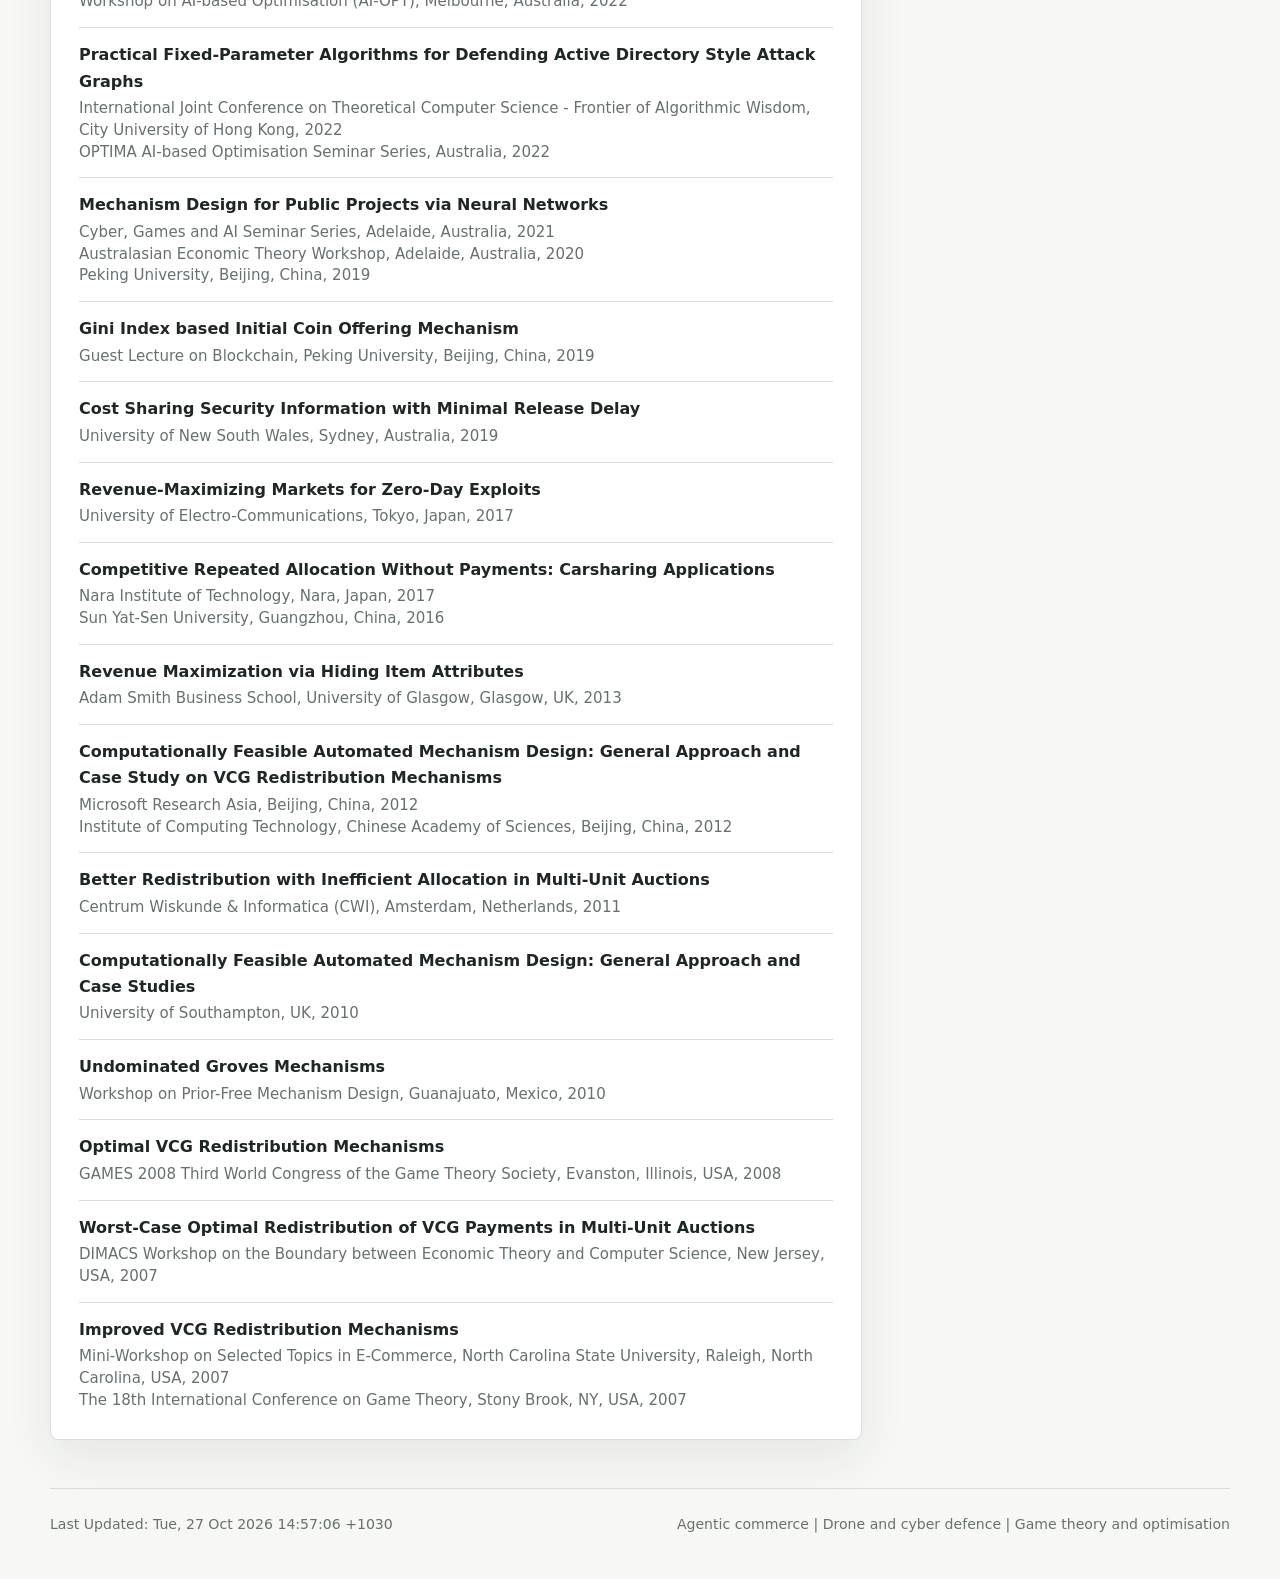
==== commit bcde066b: "ok" ====
--- a/index.html
+++ b/index.html
@@ -264,6 +264,10 @@
           </div>
           <ol class="news-list">
             <li>
+              <time>Oct 2026</time>
+              <span><b>Yixin Chen</b> joined my group as a PhD student working on <em>Trustworthy Agentic Commerce</em>.</span>
+            </li>
+            <li>
               <time>Sep 2026</time>
               <span>Our paper <em>Extending Myerson's Optimal Auctions to Correlated Bidders via Neural Network Interpolation</em>, a collaboration with CMU's <b>Foundations of Cooperative AI Lab (FOCAL)</b>, was accepted to <b>NeurIPS 2026</b> as a poster.</span>
             </li>
@@ -440,6 +444,12 @@
             <div>
               <h3>Active</h3>
               <ol class="student-list">
+                <li>
+                  <strong>Yixin Chen</strong>
+                  <span>Ph.D., <em>Principal Supervisor</em>, started 2026</span>
+                  <span>with Prof. Ali Babar</span>
+                  <span class="topic">Trustworthy Agentic Commerce</span>
+                </li>
                 <li>
                   <strong>Huy Trung Truong</strong>
                   <span>Ph.D., <em>Principal Supervisor</em>, started 2026</span>
@@ -732,6 +742,10 @@
           </div>
           <ol class="news-list">
             <li>
+              <time>Oct 2026</time>
+              <span><b>Yixin Chen</b> joined my group as a PhD student working on <em>Trustworthy Agentic Commerce</em>.</span>
+            </li>
+            <li>
               <time>Sep 2026</time>
               <span>Our paper <em>Extending Myerson's Optimal Auctions to Correlated Bidders via Neural Network Interpolation</em>, a collaboration with CMU's <b>Foundations of Cooperative AI Lab (FOCAL)</b>, was accepted to <b>NeurIPS 2026</b> as a poster.</span>
             </li>
@@ -878,7 +892,7 @@
     </main>
 
     <footer class="site-footer">
-      <span>Last Updated: Thu, 22 Oct 2026 11:44:35 +1030</span>
+      <span>Last Updated: Tue, 27 Oct 2026 14:57:06 +1030</span>
       <span>Agentic commerce | Drone and cyber defence | Game theory and optimisation</span>
     </footer>
   </div>
